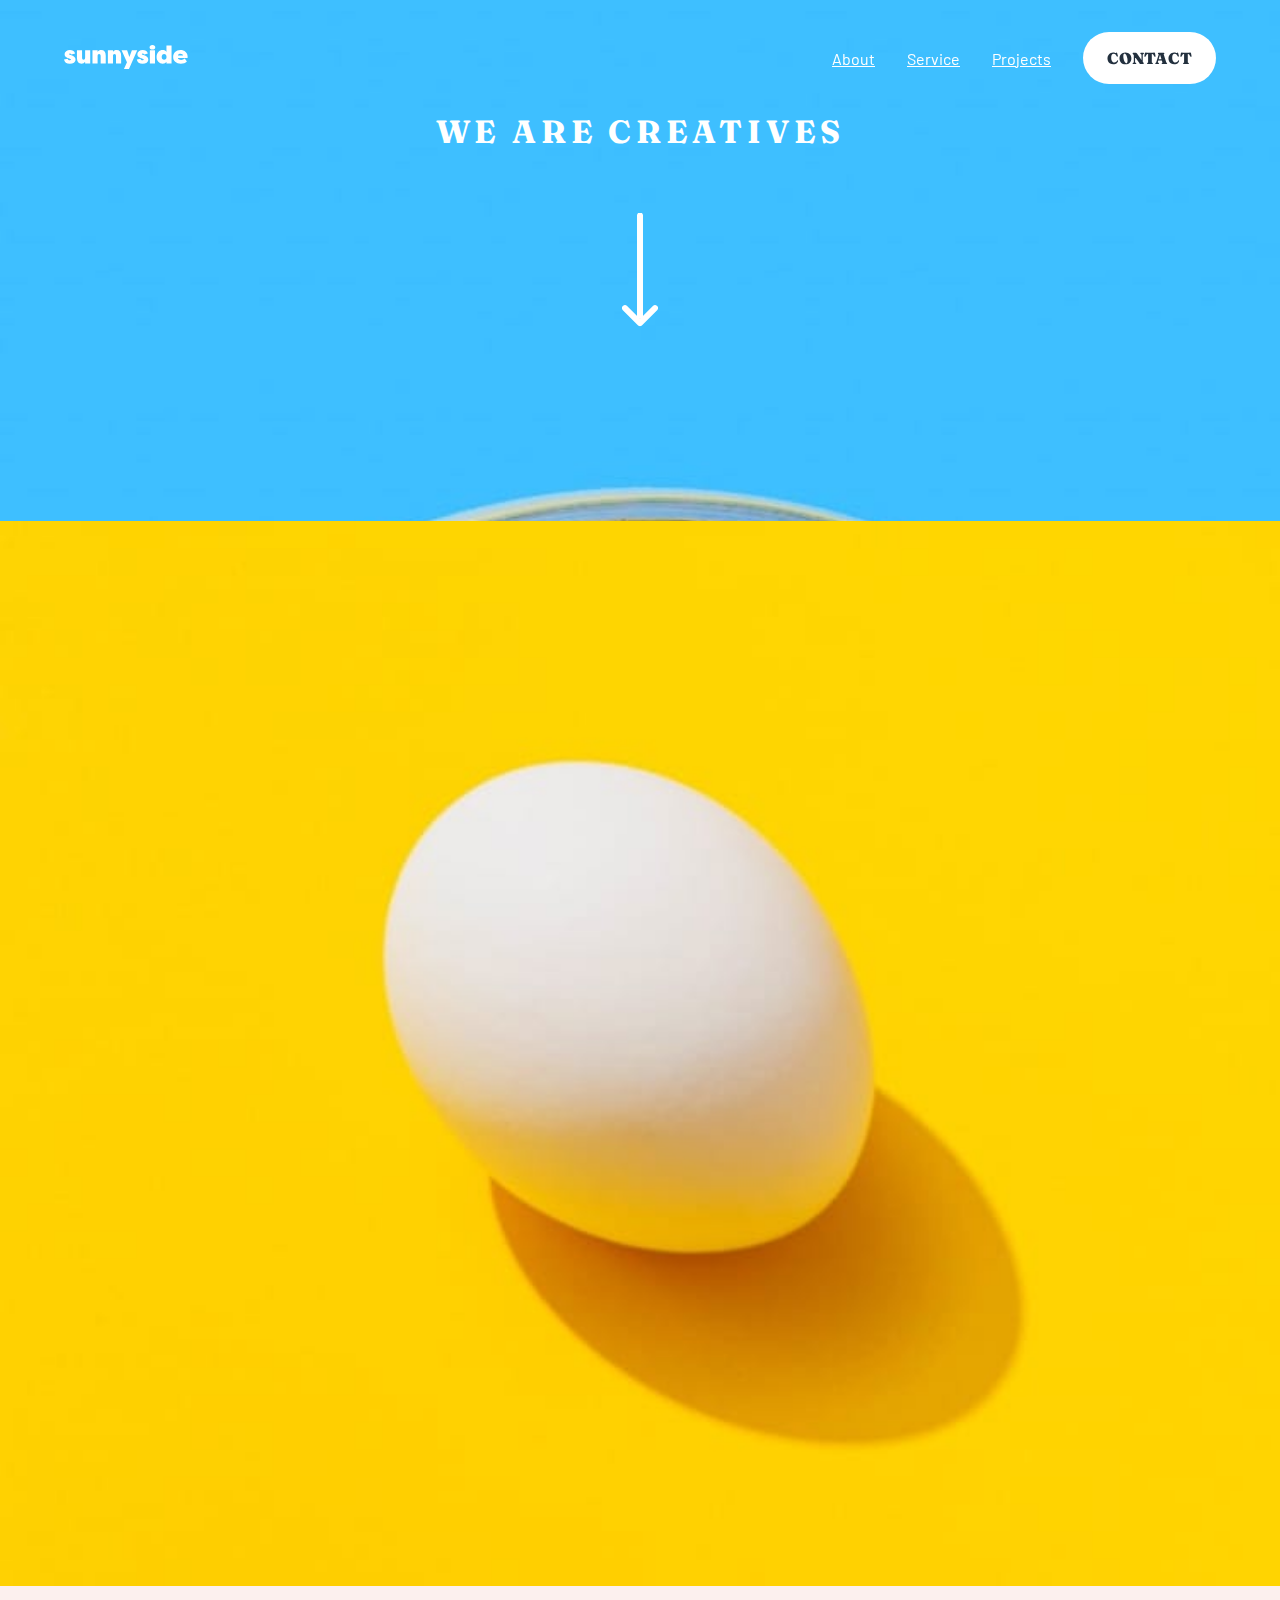
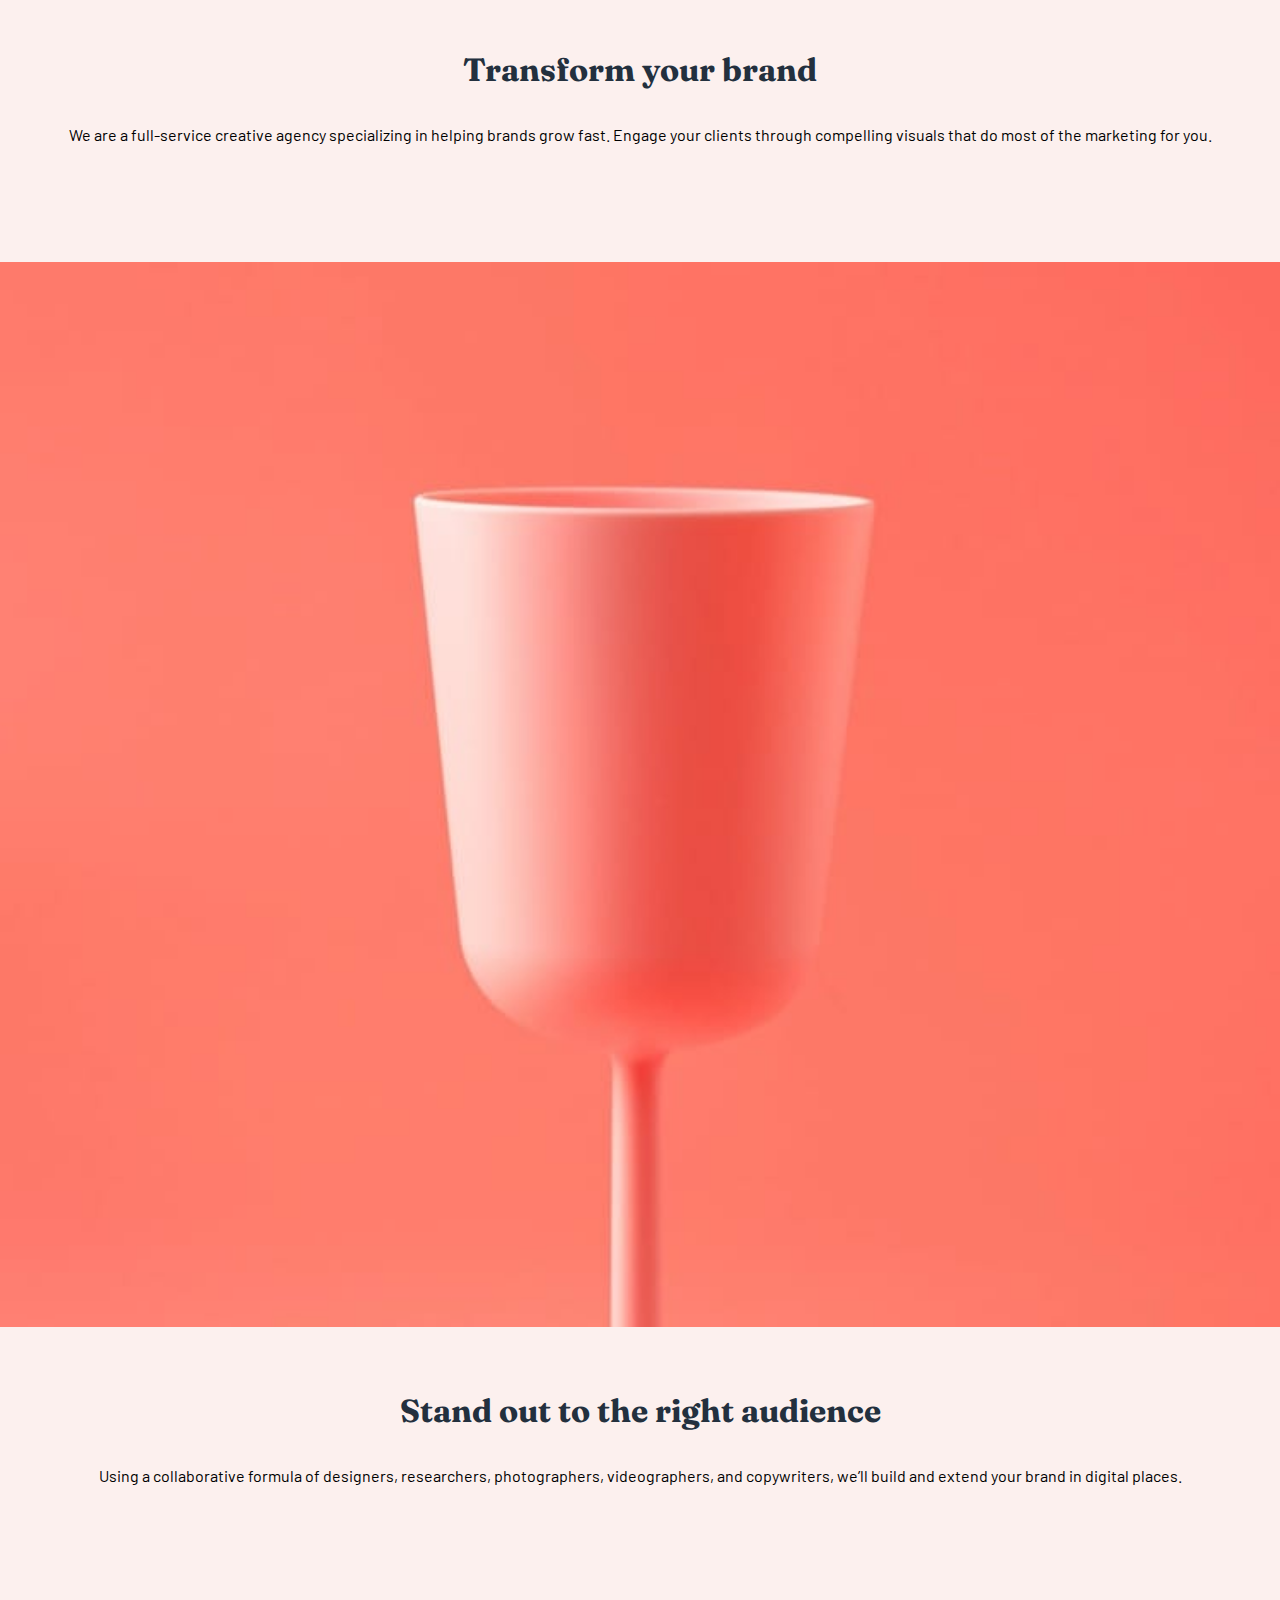
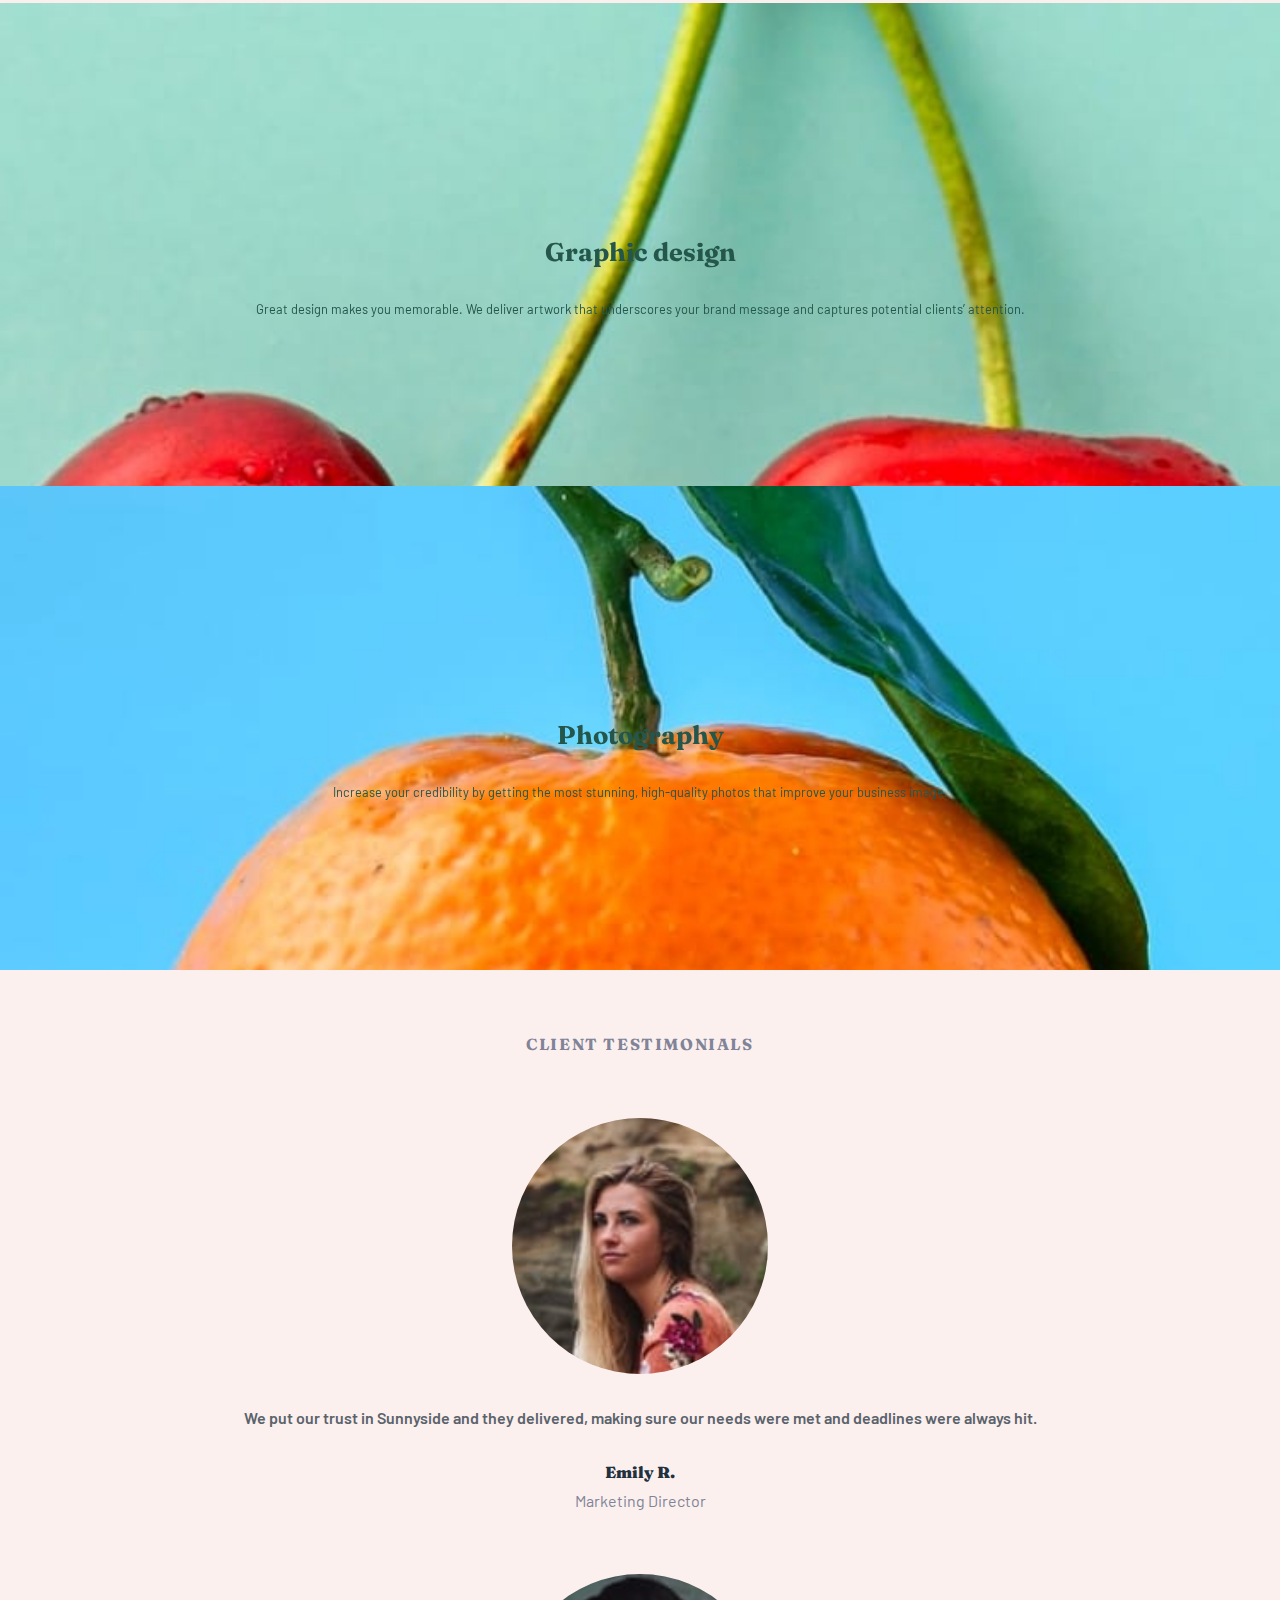
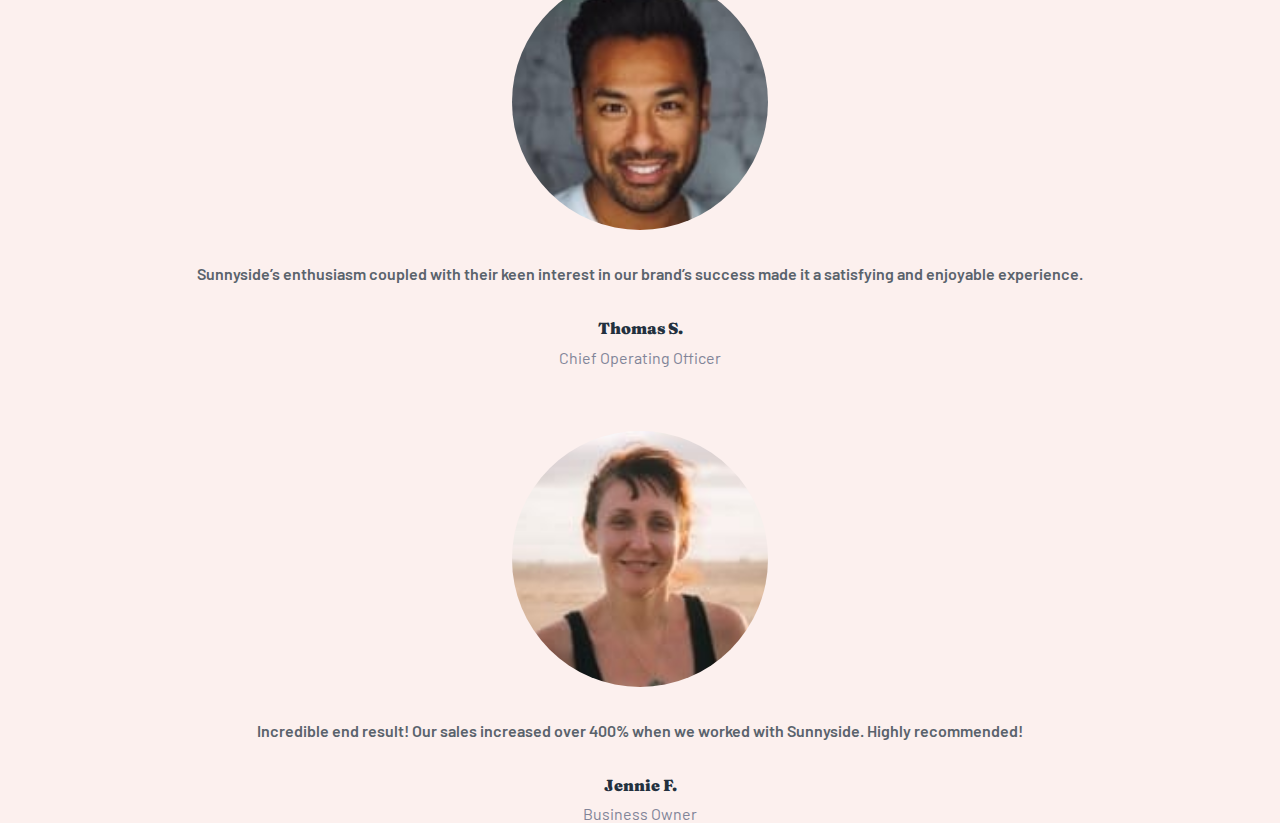
==== sunnyside-agency-landing-page-main/index.html @ ac3a4c50 "section5" ====
<!DOCTYPE html>
<html lang="en">
<head>
    <meta charset="UTF-8">
    <meta http-equiv="X-UA-Compatible" content="IE=edge">
    <meta name="viewport" content="width=device-width, initial-scale=1.0">
    <title>Sunnyside Agency Landing Page</title>
    <link rel="stylesheet" href="./style.css">
    <link href="https://fonts.googleapis.com/css2?family=Barlow:wght@100;200;300;400;500;600;700;800;900&display=swap" rel="stylesheet">
    <link href="https://fonts.googleapis.com/css2?family=Fraunces:opsz,wght@9..144,100;9..144,200;9..144,300;9..144,400;9..144,500;9..144,600;9..144,700;9..144,800;9..144,900&display=swap" rel="stylesheet">
    <link rel="stylesheet" href="https://cdnjs.cloudflare.com/ajax/libs/font-awesome/6.1.1/css/all.min.css" integrity="sha512-KfkfwYDsLkIlwQp6LFnl8zNdLGxu9YAA1QvwINks4PhcElQSvqcyVLLD9aMhXd13uQjoXtEKNosOWaZqXgel0g==" crossorigin="anonymous" referrerpolicy="no-referrer"/>
</head>
<body>
    <section class="section1">
        <header>
            <nav>
                <div>
                    <img src="./images/logo.svg" alt="">
                </div>
                <ul>
                    <li><a href="#">About</a></li>
                    <li><a href="#">Service</a></li>
                    <li><a href="#">Projects</a></li>
                    <li><a href="#"><button>Contact</button></a></li>
                </ul>
                <div class="bars">
                    <img src="./images/icon-hamburger.svg" alt="">
                  </div>
            </nav>
        </header>

        <h1>We are creatives</h1>
        <div class="arrowDown">
            <img src="./images/icon-arrow-down.svg" alt="">
        </div>
    </section>

    <section class="section2">
        <div class="img_transform">
            <img src="./images/mobile/image-transform.jpg" alt="">

            <div class="transform">
                <h3>Transform your brand</h3>
                <p>We are a full-service creative agency specializing in helping brands grow fast. 
                    Engage your clients through compelling visuals that do most of the marketing for you.
                </p>

                <div class="learnMore">
                    <a href="#">
                        <img src="https://i.ibb.co/TB2DVgK/learnmore.png" alt="">
                    </a>
                </div>
            </div>
        </div>
    </section>

    <section class="section2">
        <div class="img_transform">
            <img src="./images/mobile/image-stand-out.jpg" alt="">

            <div class="transform">
                <h3>Stand out to the right audience</h3>
                <p>Using a collaborative formula of designers, researchers, photographers, videographers, and copywriters, we’ll build and extend your brand in digital places. 
                </p>

                <div class="learnMore">
                    <a href="#">
                        <img src="https://i.ibb.co/TB2DVgK/learnmore.png" alt="">
                    </a>
                </div>
            </div>
        </div>
    </section>

    <section class="section3">
            <div class="h4_p">
                <h4>Graphic design</h4>
                <p>Great design makes you memorable. We deliver artwork that underscores your brand message and captures potential clients’ attention.</p>
            </div>
        </div>
    </section>
    <section class="section4">
            <div class="h4_p">
                <h4>Photography</h4>
                <p>Increase your credibility by getting the most stunning, high-quality photos that improve your business image.</p>
            </div>
        </div>
    </section>

    <section class="section5">
        <h5>Client testimonials</h5>

        <div class="testimonialContainer">
            <div class="avatarContainer">
                <div class="avatarImg">
                    <img src="./images/image-emily.jpg" alt="">
                </div>
                <div class="textContent">
                    <p>We put our trust in Sunnyside and they delivered, making sure our needs were met and deadlines were always hit.</p>
                </div>
                <div class="name_post">
                    <p class="name">Emily R.</p>
                    <p class="post">Marketing Director</p>
                </div>
            </div>

            <div class="avatarContainer">
                <div class="avatarImg">
                    <img src="./images/image-thomas.jpg" alt="">
                </div>
                <div class="textContent">
                    <p>Sunnyside’s enthusiasm coupled with their keen interest in our brand’s success made it a satisfying and enjoyable experience.</p>
                </div>
                <div class="name_post">
                    <p class="name">Thomas S.</p>
                    <p class="post">Chief Operating Officer</p>
                </div>
            </div>
            
            <div class="avatarContainer">
                <div class="avatarImg">
                    <img src="./images/image-jennie.jpg" alt="">
                </div>
                <div class="textContent">
                    <p>Incredible end result! Our sales increased over 400% when we worked with Sunnyside. Highly recommended!</p>
                </div>
                <div class="name_post">
                    <p class="name">Jennie F.</p>
                    <p class="post">Business Owner</p>
                </div>
            </div>
        </div>
    </section>
</body>
</html>
---- sunnyside-agency-landing-page-main/style.css ----
* {
  padding: 0;
  margin: 0;
  box-sizing: border-box;
  list-style-type: none;
  font-size: 16px;
}

@media (min-width: 768px) {
  header nav ul {
    display: flex !important;
    align-items: center;
    -moz-column-gap: 2rem;
         column-gap: 2rem;
  }
  header nav .bars {
    display: none;
  }
}
header {
  position: fixed;
  width: 100%;
  padding-top: 2rem;
  font-family: "Barlow", sans-serif;
}
header nav {
  display: flex;
  justify-content: space-between;
  align-items: center;
  width: 90%;
  margin: 0 auto;
  position: relative;
}
header nav ul {
  display: none;
}
header nav ul li a {
  color: white;
}
header nav ul li a button {
  font-family: "Fraunces", serif;
  font-size: 1rem;
  font-weight: 900;
  padding: 1rem 1.5rem;
  text-transform: uppercase;
  border-radius: 3rem;
  border: none;
  color: hsl(212deg, 27%, 19%);
  background-color: white;
}

.section1 {
  background-image: url(/sunnyside-agency-landing-page-main/images/mobile/image-header.jpg);
  background-repeat: no-repeat;
  background-size: cover;
  background-position: center;
  padding-bottom: 15rem;
}
.section1 h1 {
  font-family: "Fraunces", serif;
  text-align: center;
  text-transform: uppercase;
  color: white;
  font-size: 2rem;
  padding-top: 7rem;
  letter-spacing: 0.3rem;
}
.section1 .arrowDown {
  display: flex;
  justify-content: center;
  align-items: center;
  margin-top: 1rem;
  transform: translateY(40%);
}

.section2 .img_transform {
  padding-bottom: 4rem;
  background-color: hsl(7deg, 67%, 96%);
  display: flex;
  flex-direction: column;
}
.section2 .img_transform img {
  width: 100%;
}
.section2 .img_transform .transform h3 {
  font-family: "Fraunces", serif;
  text-align: center;
  width: 90%;
  margin: 2rem auto;
  margin-top: 4rem;
  font-size: 2rem;
  color: hsl(212deg, 27%, 19%);
}
.section2 .img_transform .transform p {
  font-family: "Barlow", sans-serif;
  text-align: center;
  line-height: 1.7;
  width: 90%;
  margin: 0 auto;
}
.section2 .img_transform .transform .learnMore {
  text-align: center;
  margin-top: 2rem;
}
.section2 .img_transform .transform .learnMore a {
  font-weight: 900;
  text-transform: uppercase;
  color: hsl(212deg, 27%, 19%);
  position: relative;
}
.section2 .img_transform .transform .learnMore a img {
  width: 40%;
}

.section3 {
  background-image: url(/sunnyside-agency-landing-page-main/images/mobile/image-graphic-design.jpg);
  background-repeat: no-repeat;
  background-size: cover;
  padding-bottom: 25rem;
}
.section3 .h4_p {
  transform: translateY(280%);
}
.section3 .h4_p h4 {
  font-family: "Fraunces", serif;
  color: hsl(167deg, 40%, 24%);
  font-size: 1.6rem;
  text-align: center;
  padding-bottom: 2rem;
}
.section3 .h4_p p {
  font-family: "Barlow", sans-serif;
  font-size: 0.8rem;
  color: hsl(167deg, 40%, 24%);
  text-align: center;
  line-height: 1.5;
  width: 87%;
  margin: 0 auto;
}

.section4 {
  background-image: url(/sunnyside-agency-landing-page-main/images/mobile/image-photography.jpg);
  background-repeat: no-repeat;
  background-size: cover;
  padding-bottom: 25rem;
}
.section4 .h4_p {
  transform: translateY(280%);
}
.section4 .h4_p h4 {
  font-family: "Fraunces", serif;
  color: hsl(167deg, 40%, 24%);
  font-size: 1.6rem;
  text-align: center;
  padding-bottom: 2rem;
}
.section4 .h4_p p {
  font-family: "Barlow", sans-serif;
  font-size: 0.8rem;
  color: hsl(167deg, 40%, 24%);
  text-align: center;
  line-height: 1.5;
  width: 87%;
  margin: 0 auto;
}

.section5 {
  background-color: hsl(7deg, 67%, 96%);
}
.section5 h5 {
  text-align: center;
  padding: 4rem 0;
  font-size: 1rem;
  letter-spacing: 0.1rem;
  text-transform: uppercase;
  color: hsl(232deg, 10%, 55%);
  font-family: "Fraunces", serif;
}
.section5 .testimonialContainer {
  display: flex;
  flex-direction: column;
  row-gap: 4rem;
}
.section5 .testimonialContainer .avatarContainer .avatarImg {
  display: flex;
  justify-content: center;
}
.section5 .testimonialContainer .avatarContainer .avatarImg img {
  width: 20%;
  border-radius: 50%;
}
.section5 .testimonialContainer .avatarContainer .textContent p {
  font-family: "Barlow", sans-serif;
  text-align: center;
  width: 90%;
  margin: 0 auto;
  padding-top: 2rem;
  line-height: 1.5;
  font-weight: 600;
  color: hsl(213deg, 9%, 39%);
}
.section5 .testimonialContainer .avatarContainer .name_post {
  display: flex;
  align-items: center;
  flex-direction: column;
  row-gap: 0.6rem;
  padding-top: 2rem;
}
.section5 .testimonialContainer .avatarContainer .name_post .name {
  font-family: "Fraunces", serif;
  font-weight: 900;
  color: hsl(212deg, 27%, 19%);
}
.section5 .testimonialContainer .avatarContainer .name_post .post {
  font-family: "Barlow", sans-serif;
  color: hsl(232deg, 10%, 55%);
}/*# sourceMappingURL=style.css.map */
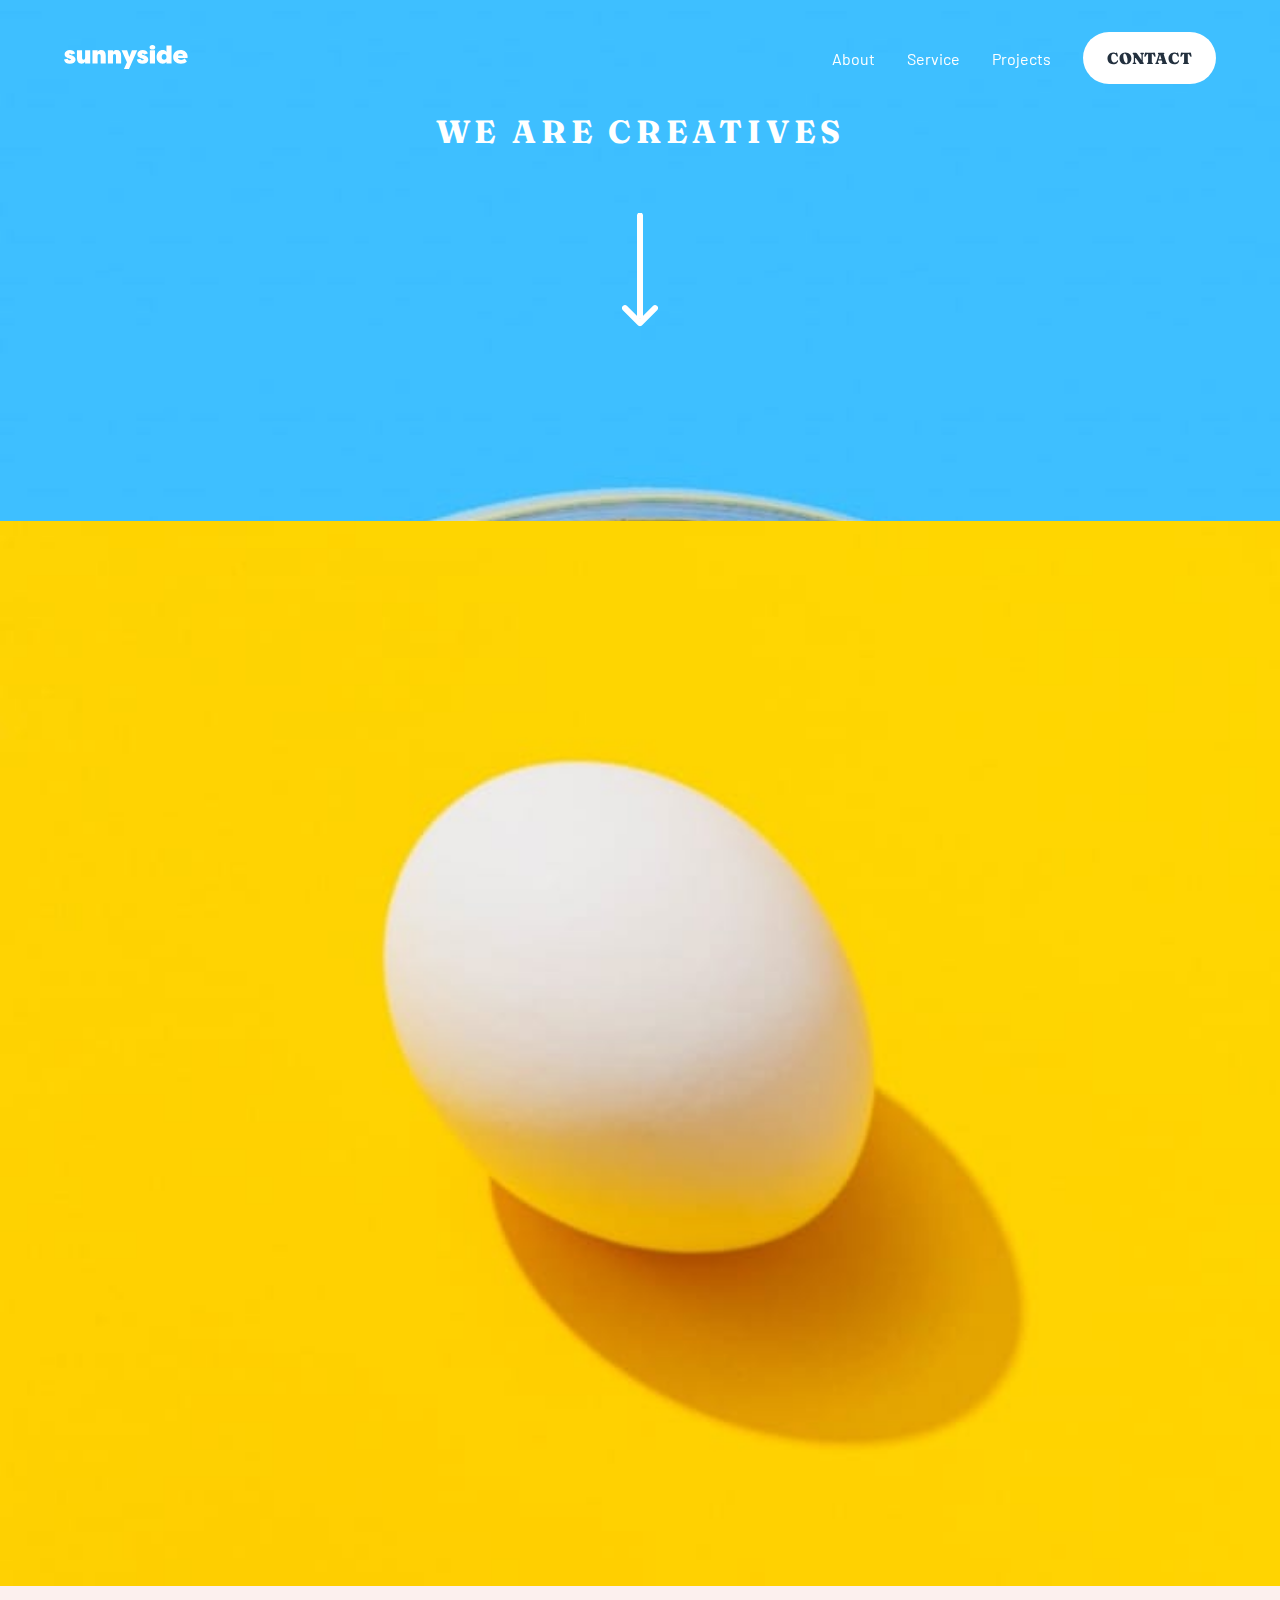
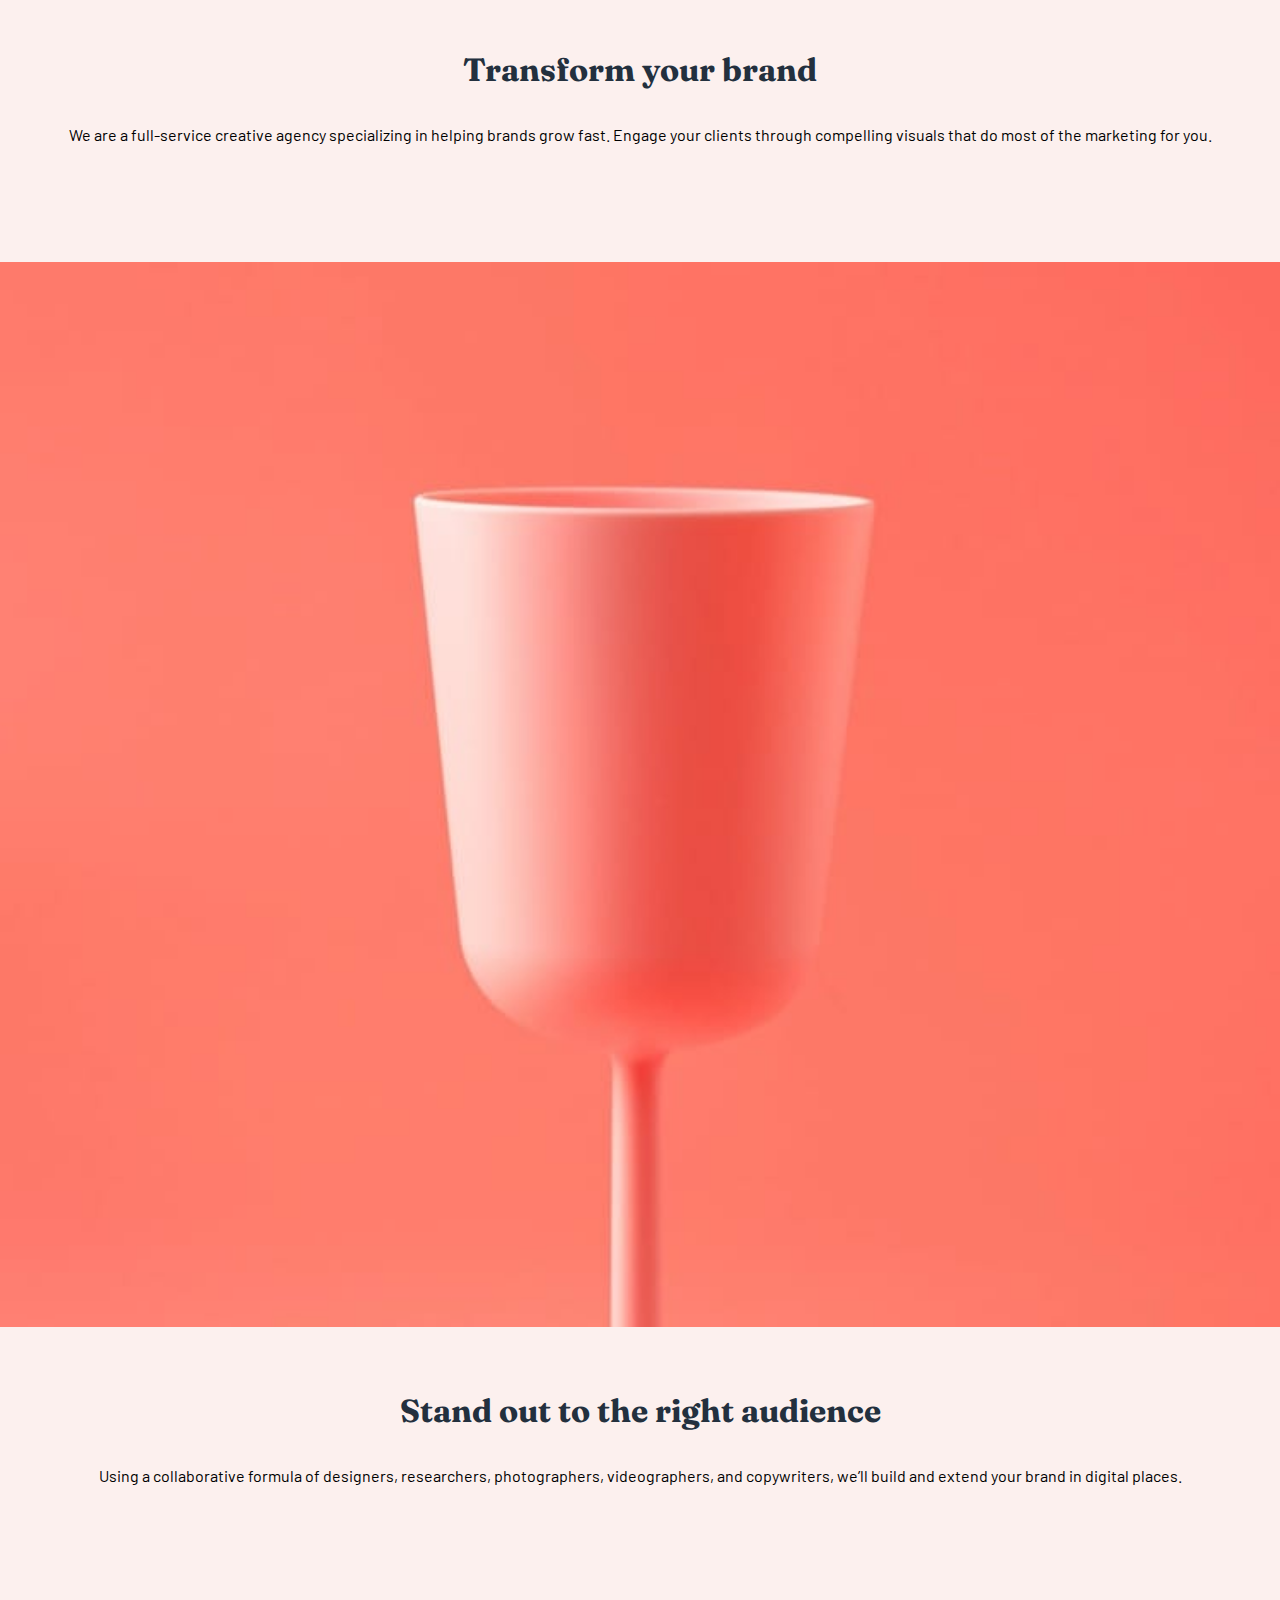
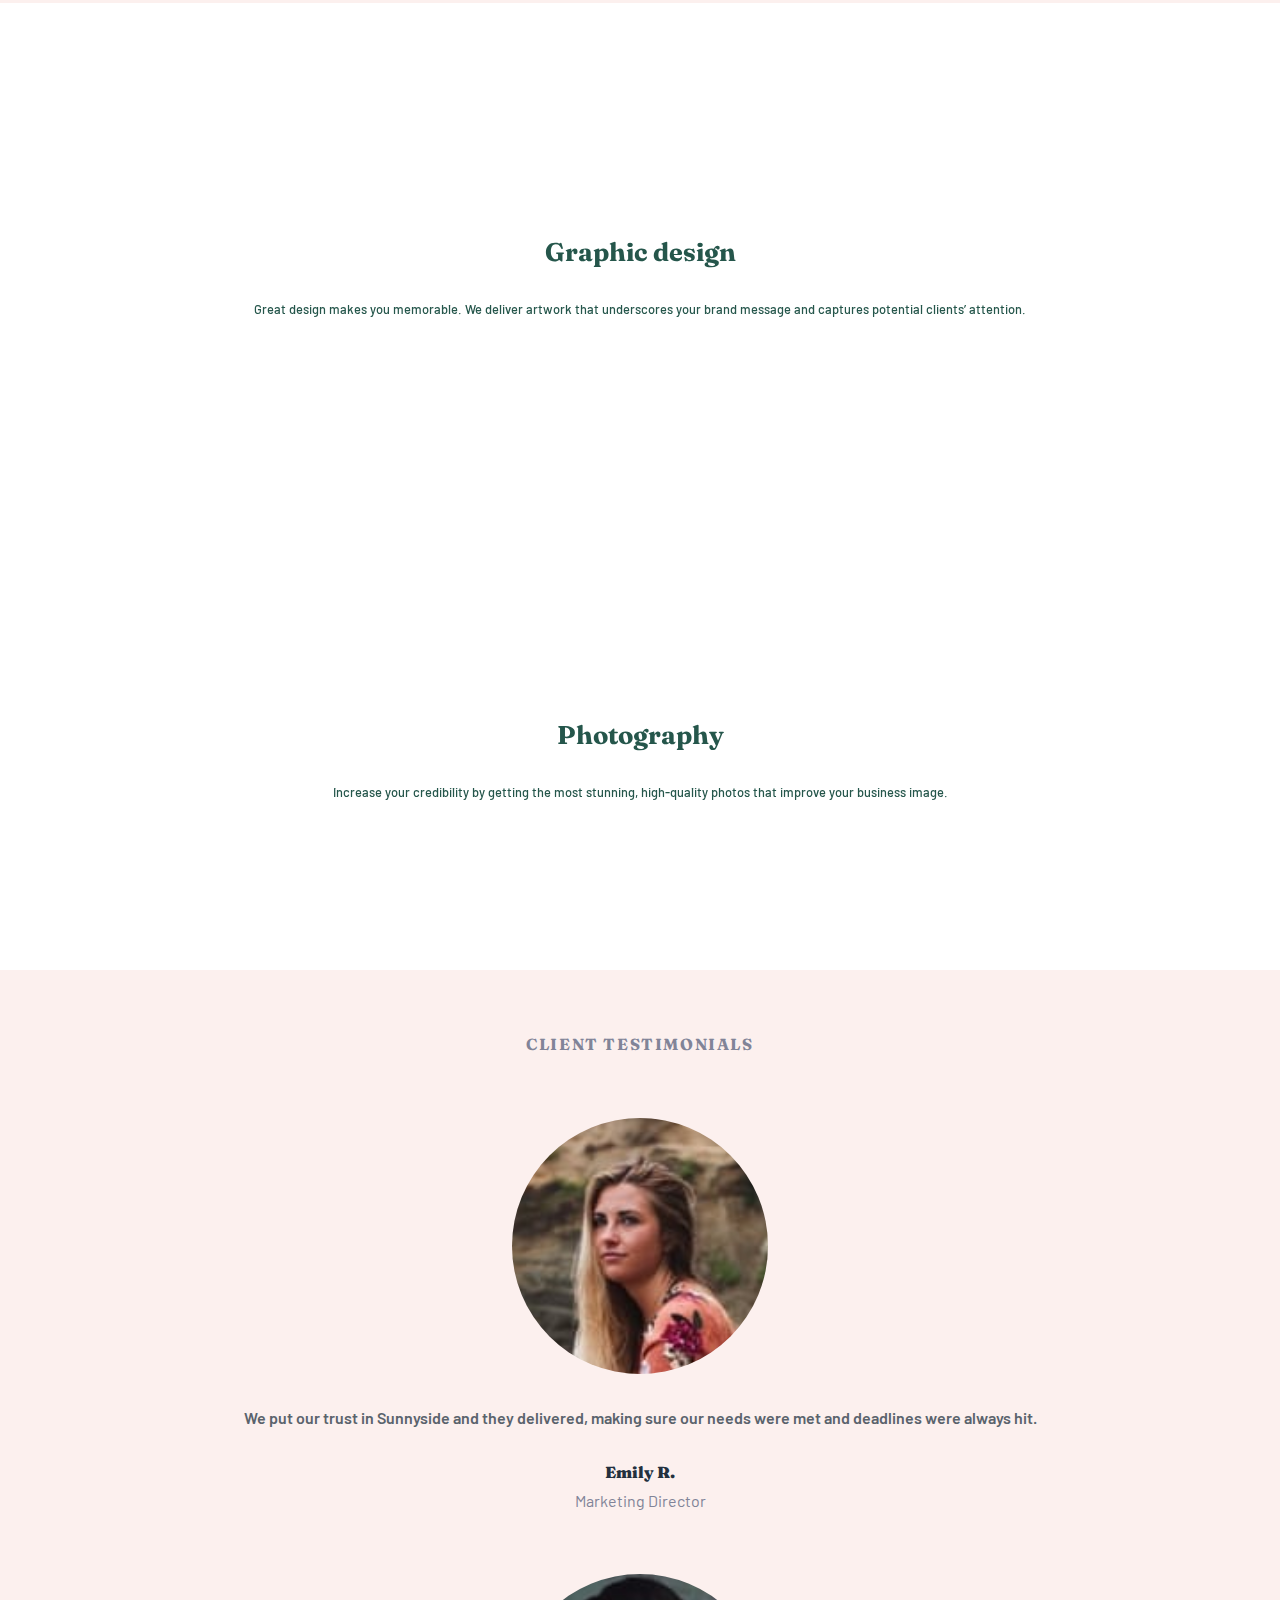
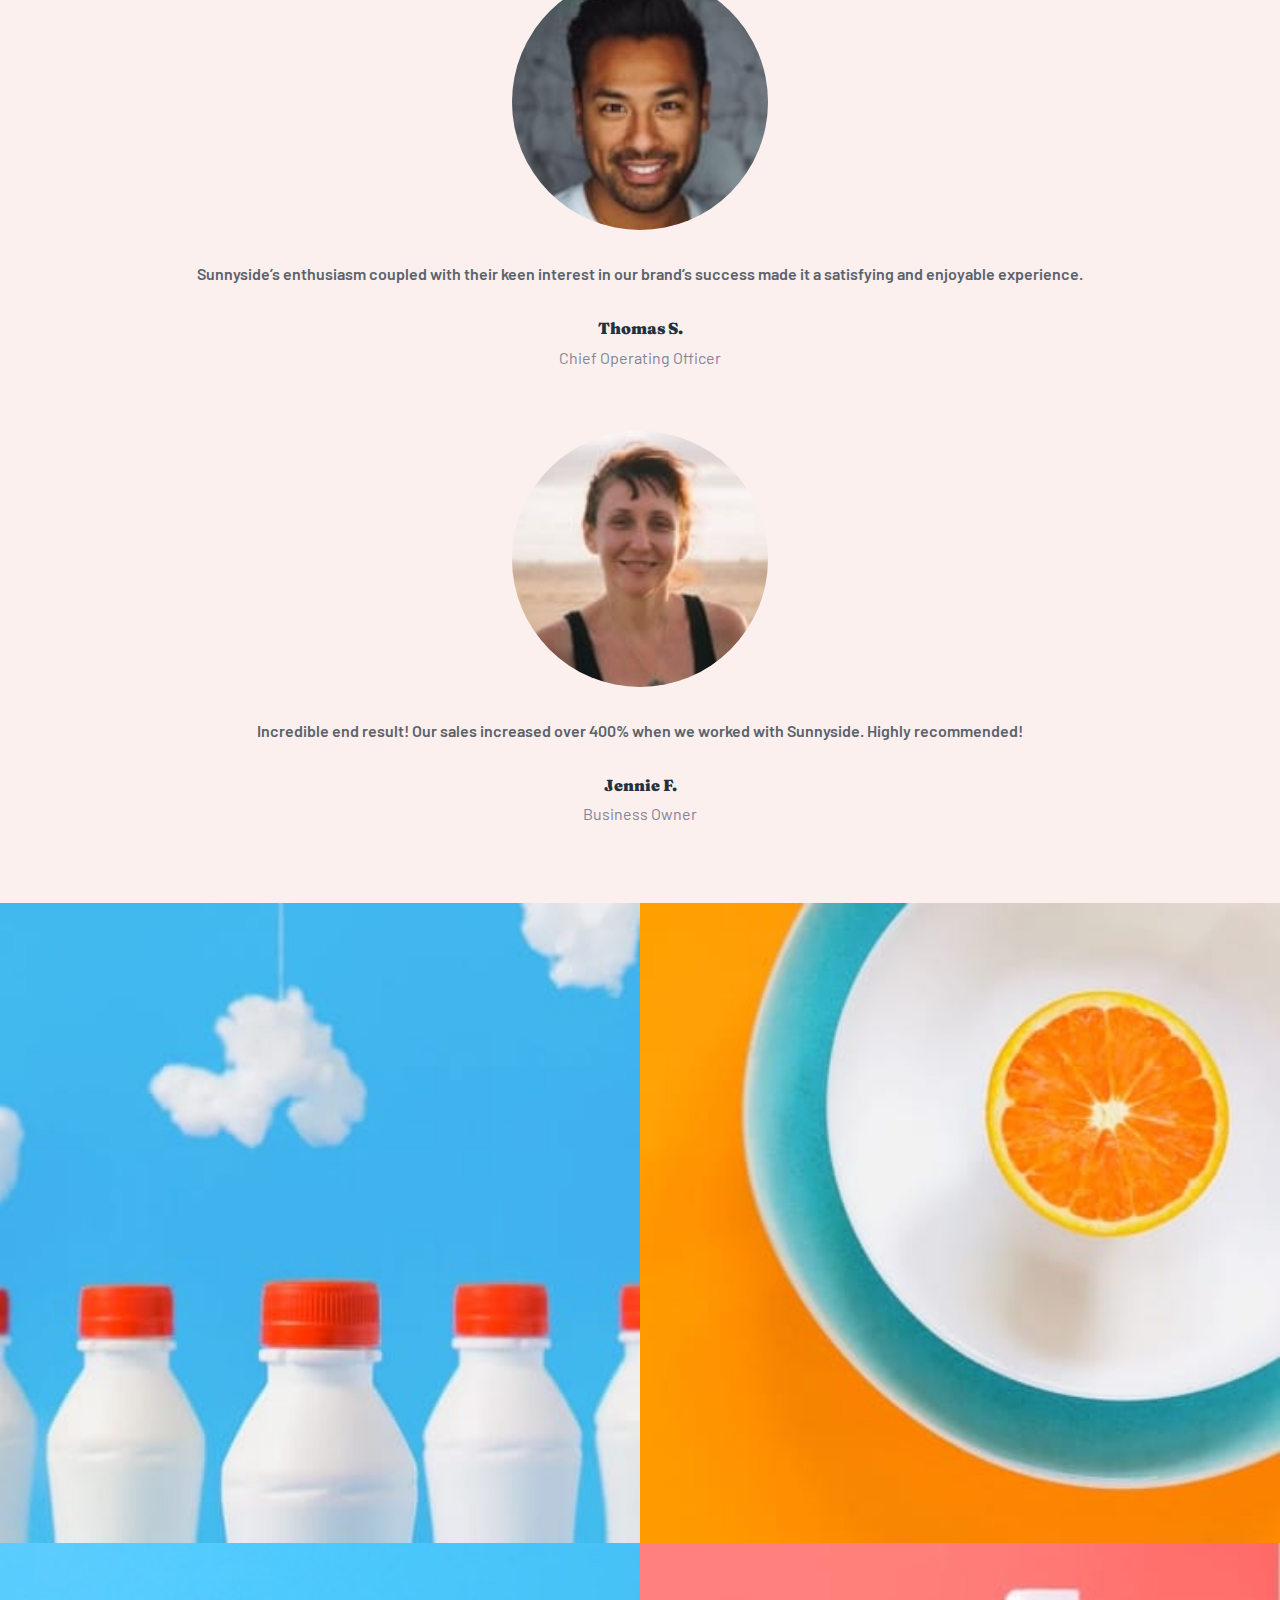
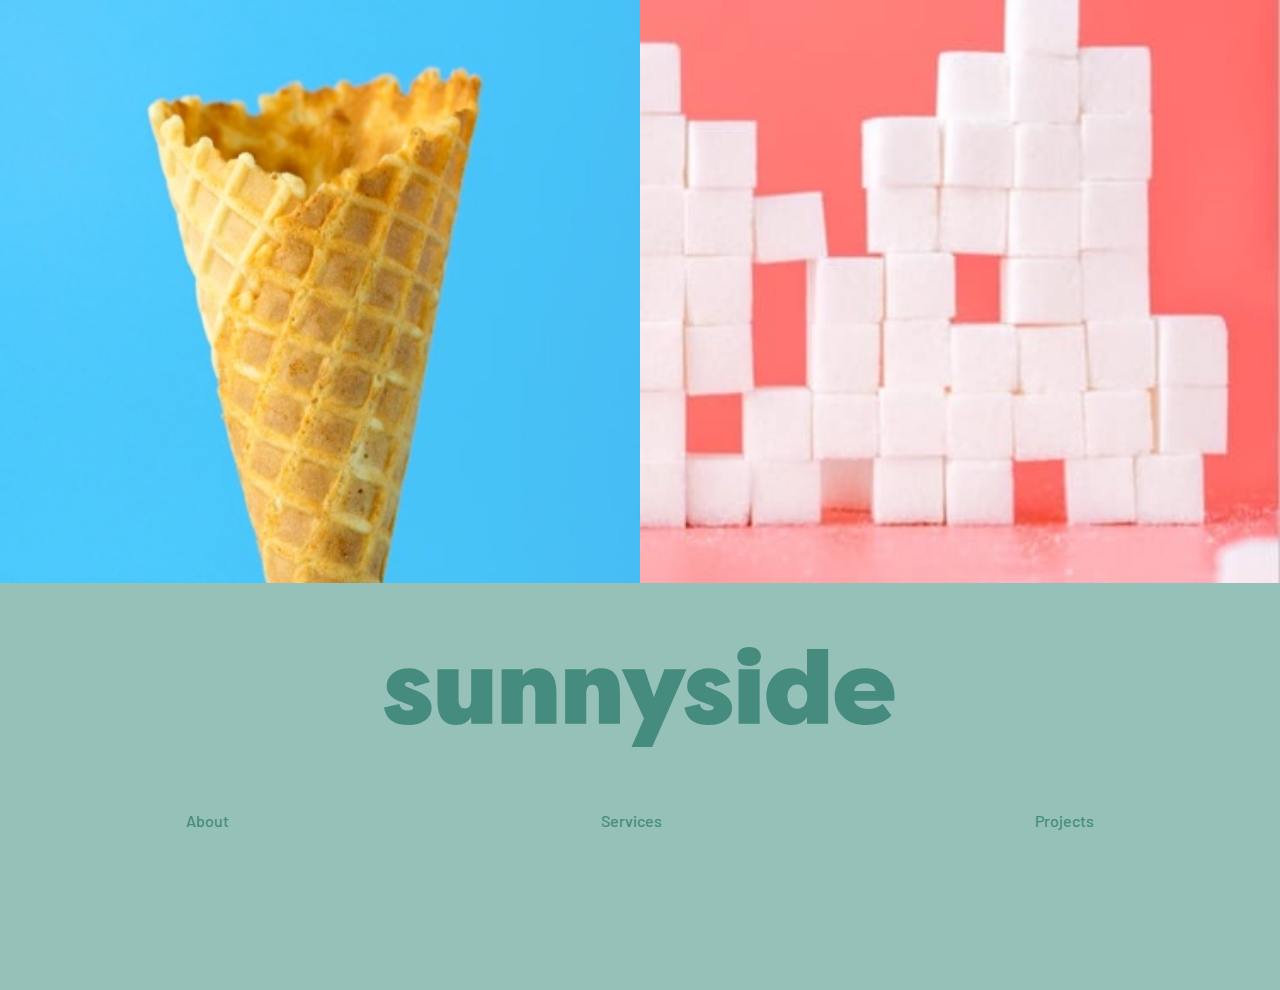
==== commit 800e4e27: "footer" ====
--- a/sunnyside-agency-landing-page-main/index.html
+++ b/sunnyside-agency-landing-page-main/index.html
@@ -116,7 +116,7 @@
                     <p class="post">Chief Operating Officer</p>
                 </div>
             </div>
-            
+
             <div class="avatarContainer">
                 <div class="avatarImg">
                     <img src="./images/image-jennie.jpg" alt="">
@@ -131,5 +131,41 @@
             </div>
         </div>
     </section>
+
+    <footer>
+        <div class="sweetners">
+        
+                <img src="./images/mobile/image-gallery-milkbottles.jpg" alt="">
+            
+        
+                <img src="./images/mobile/image-gallery-orange.jpg" alt="">
+            
+            
+                <img src="./images/mobile/image-gallery-cone.jpg" alt="">
+            
+        
+                <img src="./images/mobile/image-gallery-sugar-cubes.jpg" alt="">
+            
+        </div>
+        
+        <div class="footerInfo">
+            <div class="footerLogoImg">
+                <img src="./images/logo2.svg" alt="">
+            </div>
+
+            <ul>
+                <li><a href="#">About</a></li>
+                <li><a href="#">Services</a></li>
+                <li><a href="#">Projects</a></li>
+            </ul>
+
+            <div class="smContainer">
+                <a href="#"><i class="fa-brands fa-facebook-square"></i></a>
+                <a href="#"><i class="fa-brands fa-instagram"></i></a>
+                <a href="#"><i class="fa-brands fa-twitter"></i></a>
+                <a href="#"><i class="fa-brands fa-pinterest"></i></a>
+            </div>
+        </div>
+    </footer>
 </body>
 </html>
--- a/sunnyside-agency-landing-page-main/style.css
+++ b/sunnyside-agency-landing-page-main/style.css
@@ -3,6 +3,7 @@
   margin: 0;
   box-sizing: border-box;
   list-style-type: none;
+  text-decoration: none;
   font-size: 16px;
 }
 
@@ -116,6 +117,7 @@
   background-image: url(/sunnyside-agency-landing-page-main/images/mobile/image-graphic-design.jpg);
   background-repeat: no-repeat;
   background-size: cover;
+  background-attachment: fixed;
   padding-bottom: 25rem;
 }
 .section3 .h4_p {
@@ -123,7 +125,7 @@
 }
 .section3 .h4_p h4 {
   font-family: "Fraunces", serif;
-  color: hsl(167deg, 40%, 24%);
+  color: #25564b;
   font-size: 1.6rem;
   text-align: center;
   padding-bottom: 2rem;
@@ -131,7 +133,8 @@
 .section3 .h4_p p {
   font-family: "Barlow", sans-serif;
   font-size: 0.8rem;
-  color: hsl(167deg, 40%, 24%);
+  font-weight: 500;
+  color: #25564b;
   text-align: center;
   line-height: 1.5;
   width: 87%;
@@ -142,6 +145,7 @@
   background-image: url(/sunnyside-agency-landing-page-main/images/mobile/image-photography.jpg);
   background-repeat: no-repeat;
   background-size: cover;
+  background-attachment: fixed;
   padding-bottom: 25rem;
 }
 .section4 .h4_p {
@@ -149,7 +153,7 @@
 }
 .section4 .h4_p h4 {
   font-family: "Fraunces", serif;
-  color: hsl(167deg, 40%, 24%);
+  color: #25564b;
   font-size: 1.6rem;
   text-align: center;
   padding-bottom: 2rem;
@@ -157,7 +161,8 @@
 .section4 .h4_p p {
   font-family: "Barlow", sans-serif;
   font-size: 0.8rem;
-  color: hsl(167deg, 40%, 24%);
+  font-weight: 500;
+  color: #25564b;
   text-align: center;
   line-height: 1.5;
   width: 87%;
@@ -166,6 +171,7 @@
 
 .section5 {
   background-color: hsl(7deg, 67%, 96%);
+  padding-bottom: 5rem;
 }
 .section5 h5 {
   text-align: center;
@@ -214,4 +220,47 @@
 .section5 .testimonialContainer .avatarContainer .name_post .post {
   font-family: "Barlow", sans-serif;
   color: hsl(232deg, 10%, 55%);
+}
+
+footer .sweetners {
+  display: grid;
+  grid-template-columns: auto auto;
+  width: 100%;
+}
+footer .sweetners img {
+  width: 100%;
+}
+footer .footerInfo {
+  background-color: hsl(168deg, 26%, 67%);
+  padding-bottom: 5rem;
+}
+footer .footerInfo .footerLogoImg {
+  display: flex;
+  justify-content: center;
+  padding: 4rem 0;
+}
+footer .footerInfo .footerLogoImg img {
+  width: 40vw;
+}
+footer .footerInfo ul {
+  display: flex;
+  justify-content: space-around;
+  padding-bottom: 5rem;
+}
+footer .footerInfo ul li {
+  font-family: "Barlow", sans-serif;
+  font-weight: 500;
+}
+footer .footerInfo ul li a {
+  color: hsl(168deg, 34%, 41%);
+}
+footer .footerInfo .smContainer {
+  display: flex;
+  justify-content: center;
+  -moz-column-gap: 2rem;
+       column-gap: 2rem;
+}
+footer .footerInfo .smContainer i {
+  font-size: 1.3rem;
+  color: #458c7e;
 }/*# sourceMappingURL=style.css.map */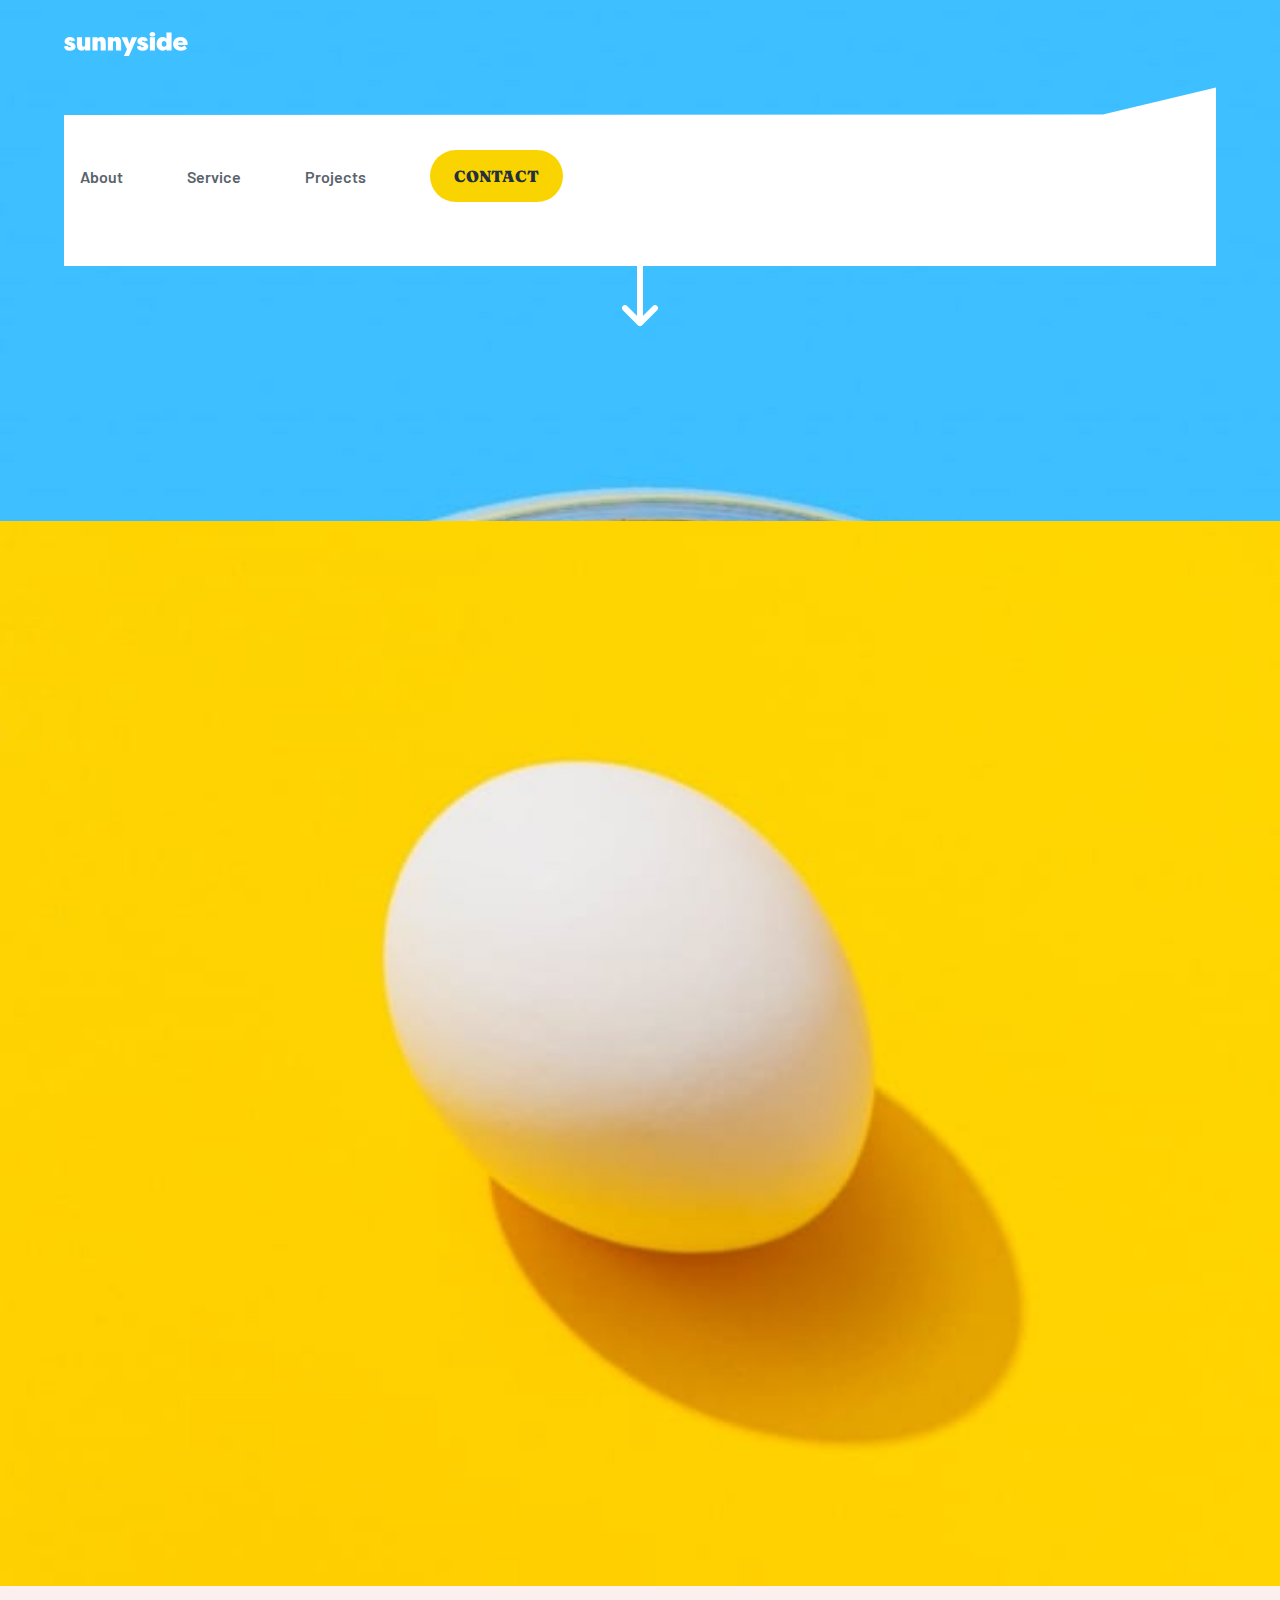
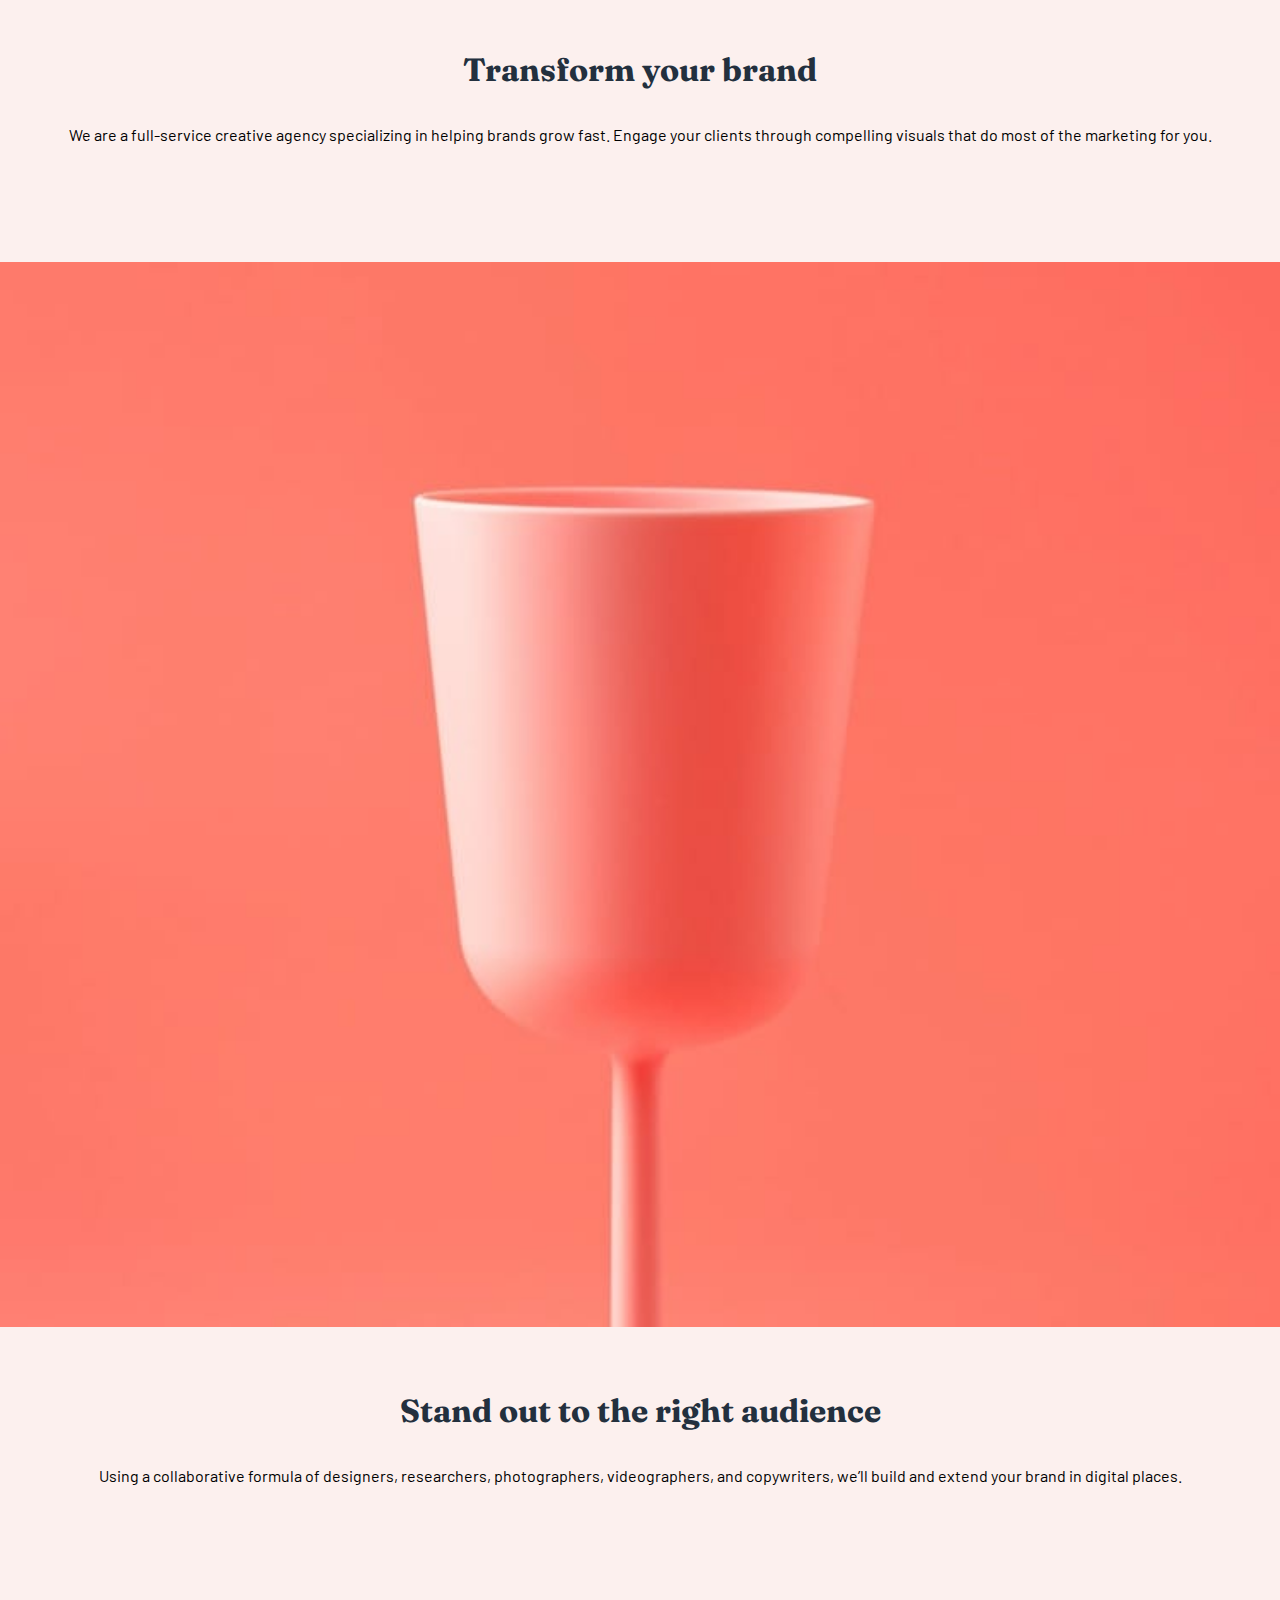
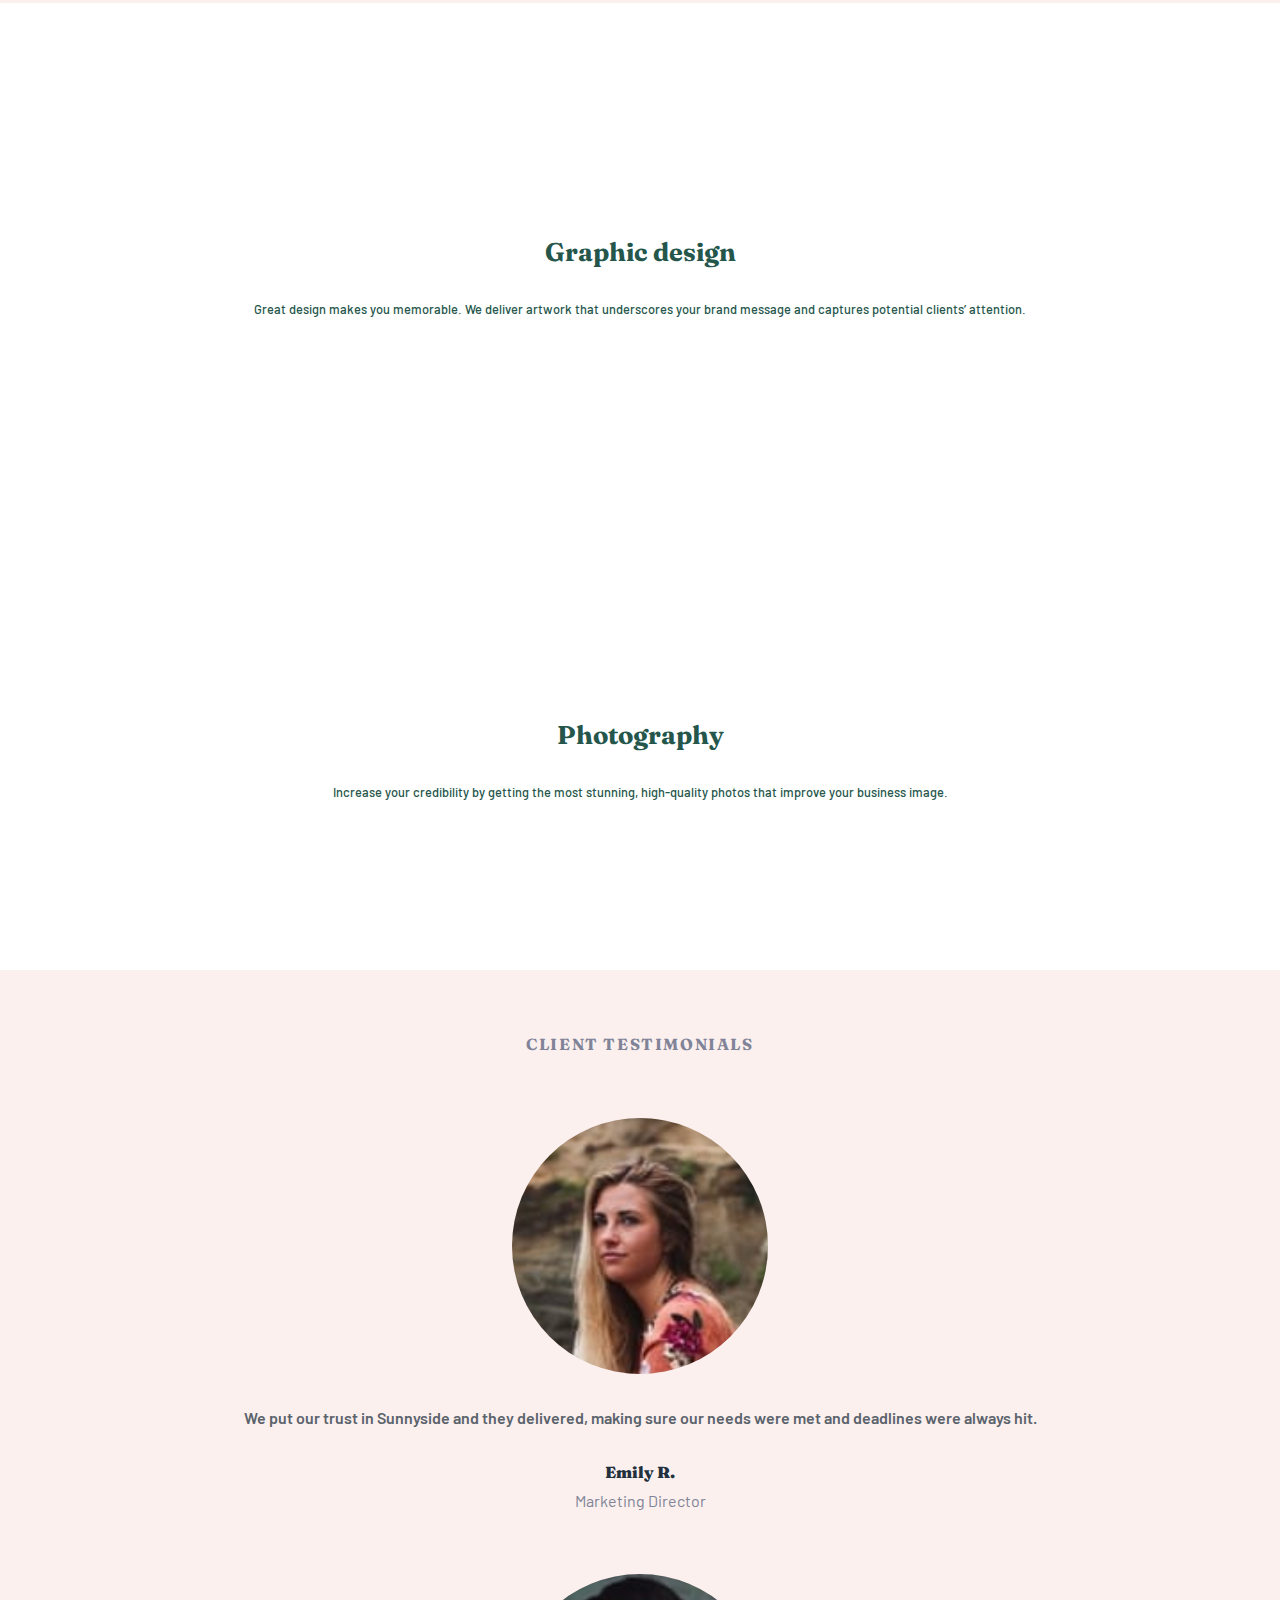
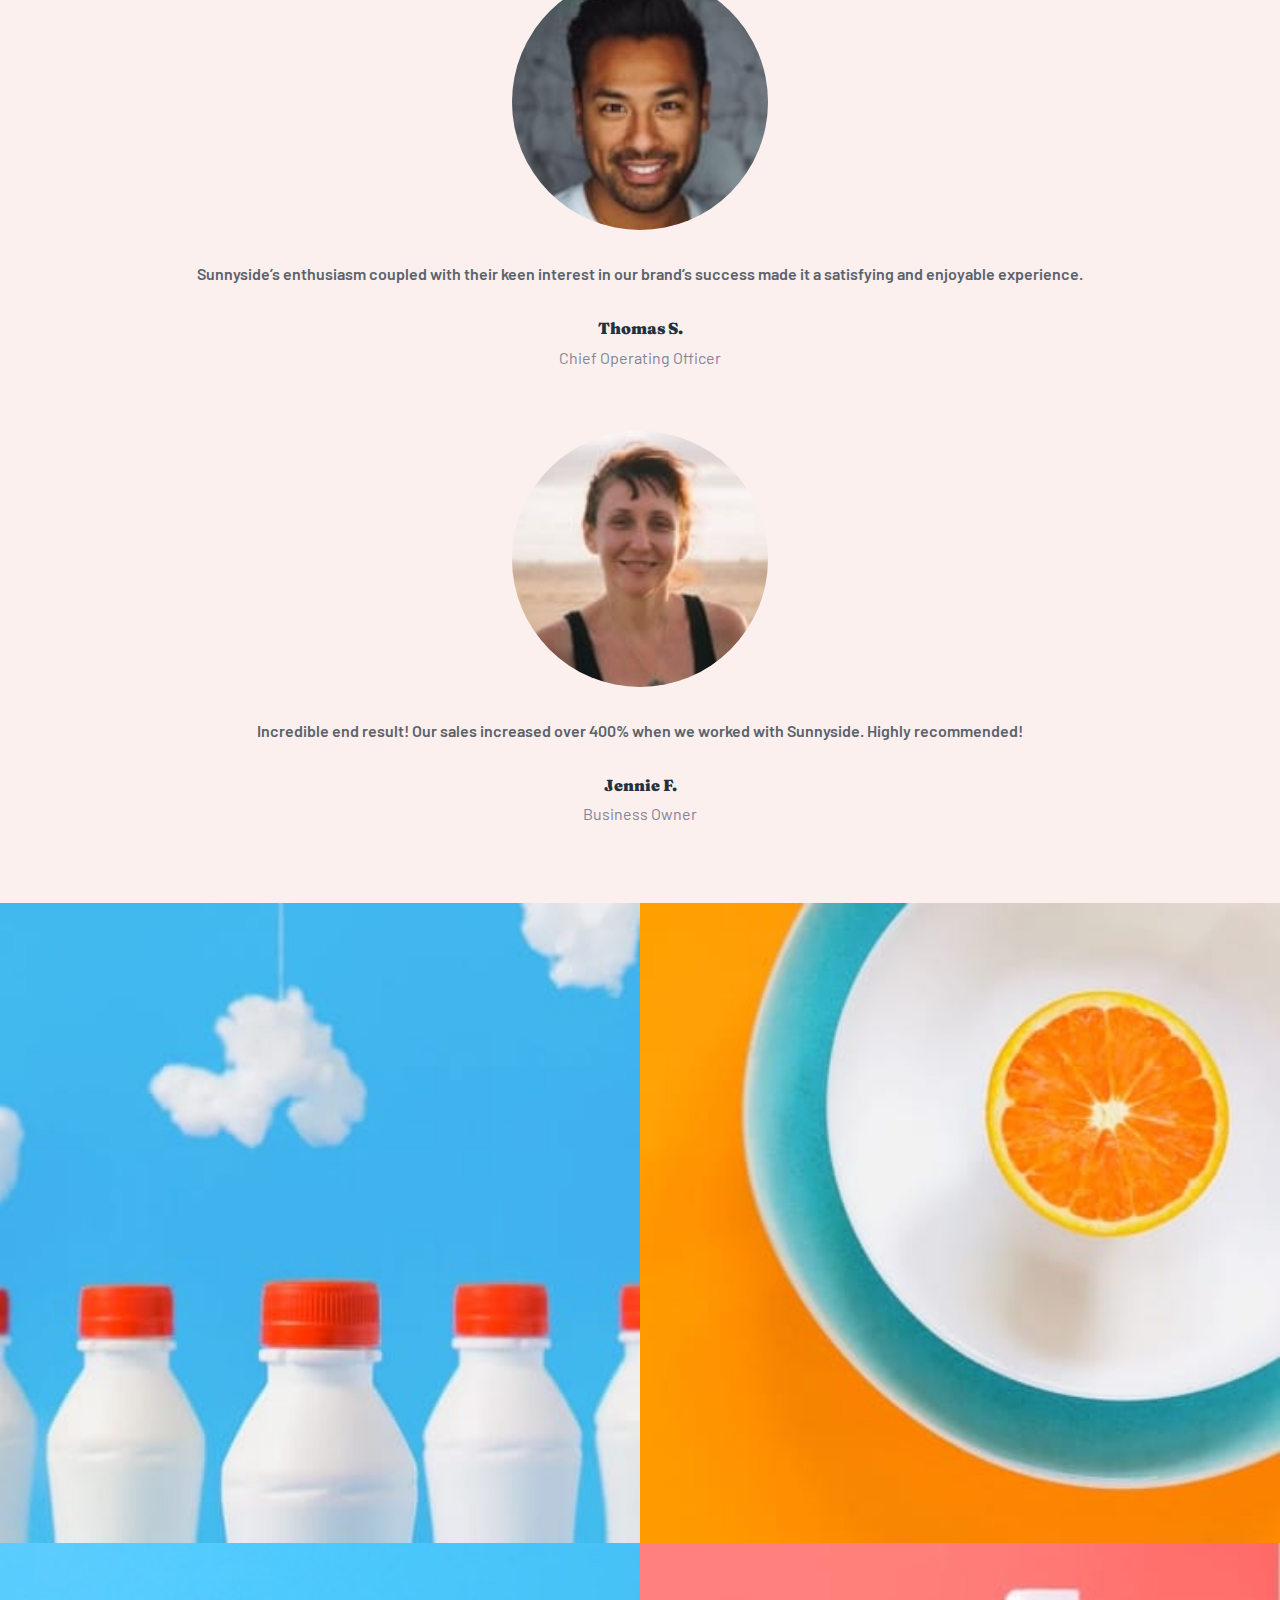
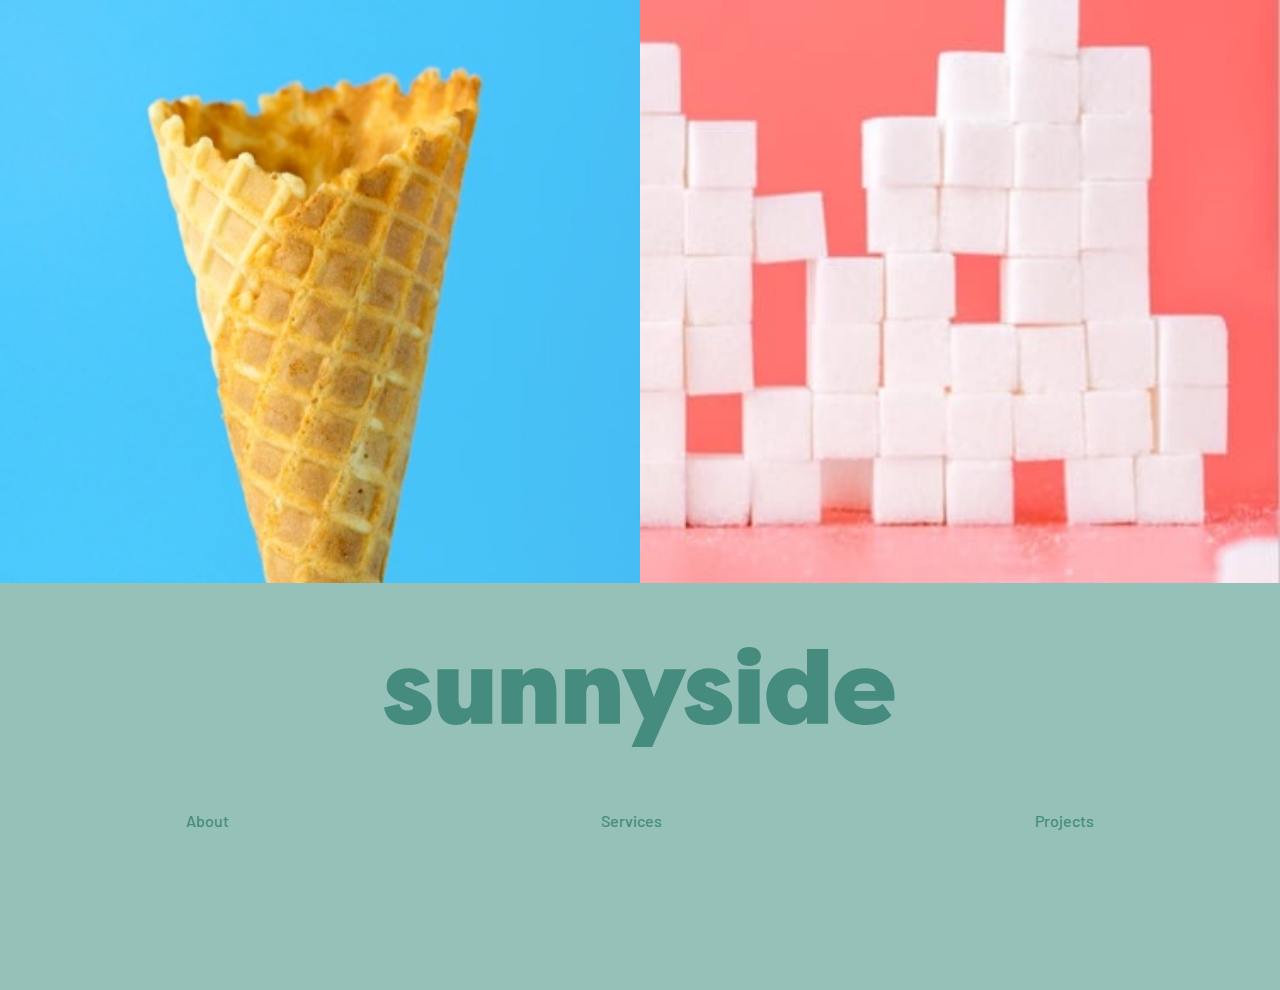
==== commit af7fa981: "mobile menu using clip path" ====
--- a/sunnyside-agency-landing-page-main/index.html
+++ b/sunnyside-agency-landing-page-main/index.html
@@ -4,11 +4,12 @@
     <meta charset="UTF-8">
     <meta http-equiv="X-UA-Compatible" content="IE=edge">
     <meta name="viewport" content="width=device-width, initial-scale=1.0">
-    <title>Sunnyside Agency Landing Page</title>
+    <link rel="icon" type="image/png" sizes="32x32" href="./images/favicon-32x32.png">
     <link rel="stylesheet" href="./style.css">
     <link href="https://fonts.googleapis.com/css2?family=Barlow:wght@100;200;300;400;500;600;700;800;900&display=swap" rel="stylesheet">
     <link href="https://fonts.googleapis.com/css2?family=Fraunces:opsz,wght@9..144,100;9..144,200;9..144,300;9..144,400;9..144,500;9..144,600;9..144,700;9..144,800;9..144,900&display=swap" rel="stylesheet">
     <link rel="stylesheet" href="https://cdnjs.cloudflare.com/ajax/libs/font-awesome/6.1.1/css/all.min.css" integrity="sha512-KfkfwYDsLkIlwQp6LFnl8zNdLGxu9YAA1QvwINks4PhcElQSvqcyVLLD9aMhXd13uQjoXtEKNosOWaZqXgel0g==" crossorigin="anonymous" referrerpolicy="no-referrer"/>
+    <title>Sunnyside Agency Landing Page</title>
 </head>
 <body>
     <section class="section1">
--- a/sunnyside-agency-landing-page-main/style.css
+++ b/sunnyside-agency-landing-page-main/style.css
@@ -23,6 +23,7 @@
   width: 100%;
   padding-top: 2rem;
   font-family: "Barlow", sans-serif;
+  z-index: 2;
 }
 header nav {
   display: flex;
@@ -33,10 +34,22 @@
   position: relative;
 }
 header nav ul {
-  display: none;
+  position: absolute;
+  top: 200%;
+  left: 0%;
+  width: 100%;
+  padding: 3rem 0;
+  background-color: white;
+  -webkit-clip-path: polygon(0px 29px, 90.18% 28.5px, 101.64% -1.67%, 100% 100%, 0px 100%);
+          clip-path: polygon(0px 29px, 90.18% 28.5px, 101.64% -1.67%, 100% 100%, 0px 100%);
+}
+header nav ul li {
+  padding: 1rem;
+  text-align: center;
 }
 header nav ul li a {
-  color: white;
+  color: hsl(213deg, 9%, 39%);
+  font-weight: 600;
 }
 header nav ul li a button {
   font-family: "Fraunces", serif;
@@ -47,7 +60,7 @@
   border-radius: 3rem;
   border: none;
   color: hsl(212deg, 27%, 19%);
-  background-color: white;
+  background-color: hsl(51deg, 100%, 49%);
 }
 
 .section1 {
@@ -72,6 +85,7 @@
   align-items: center;
   margin-top: 1rem;
   transform: translateY(40%);
+  z-index: 1;
 }
 
 .section2 .img_transform {
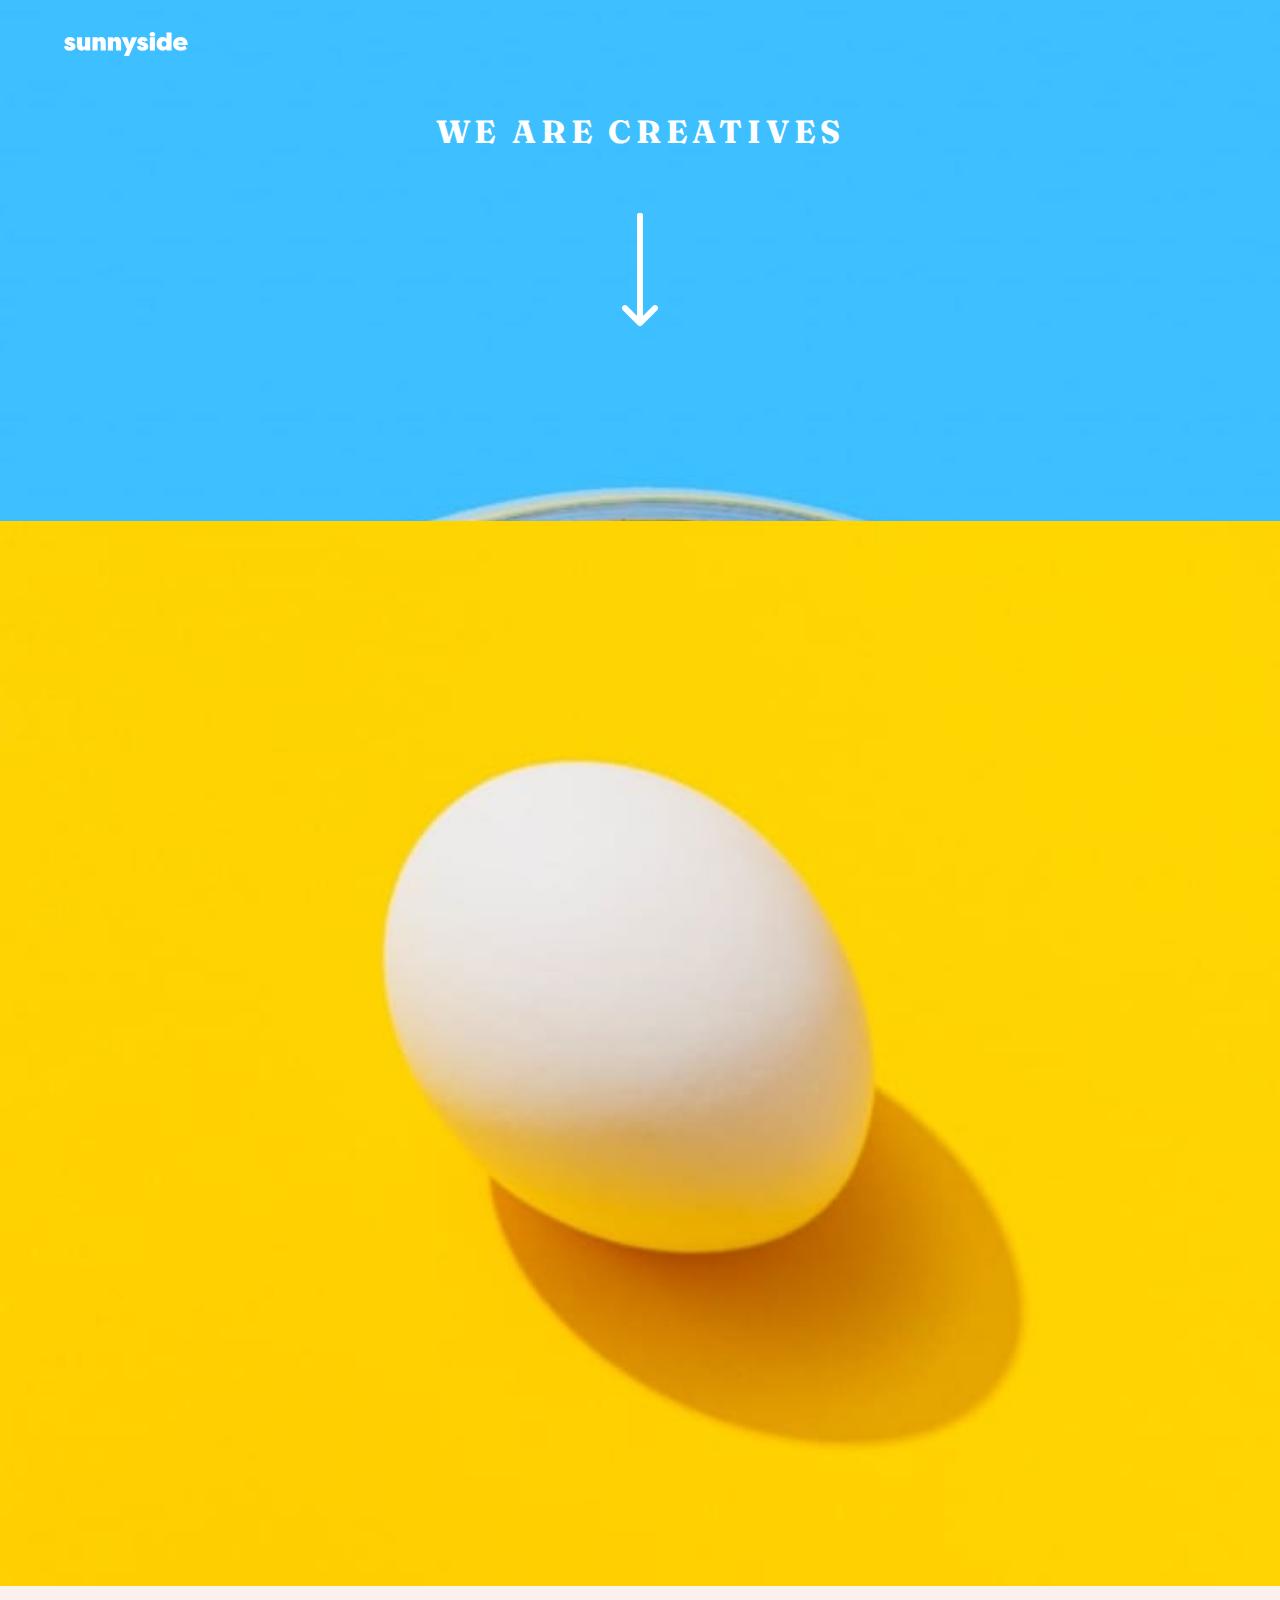
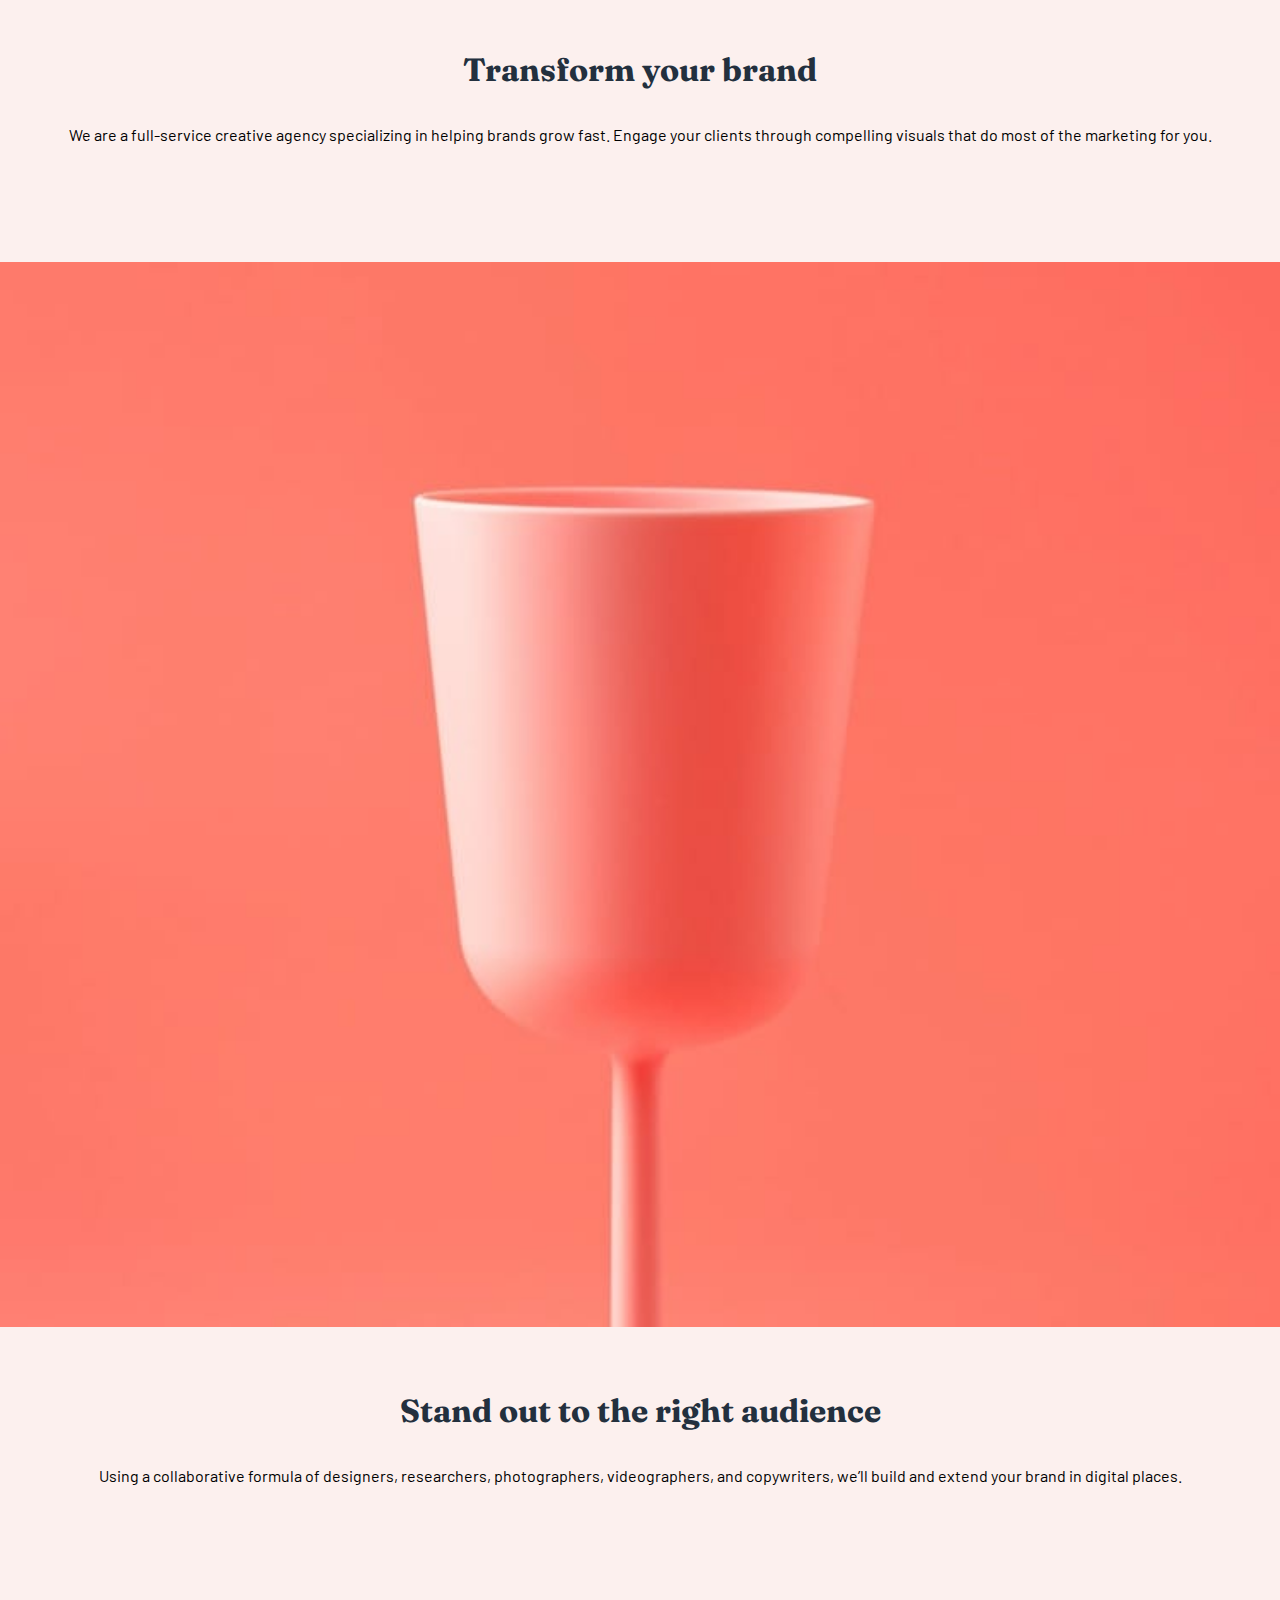
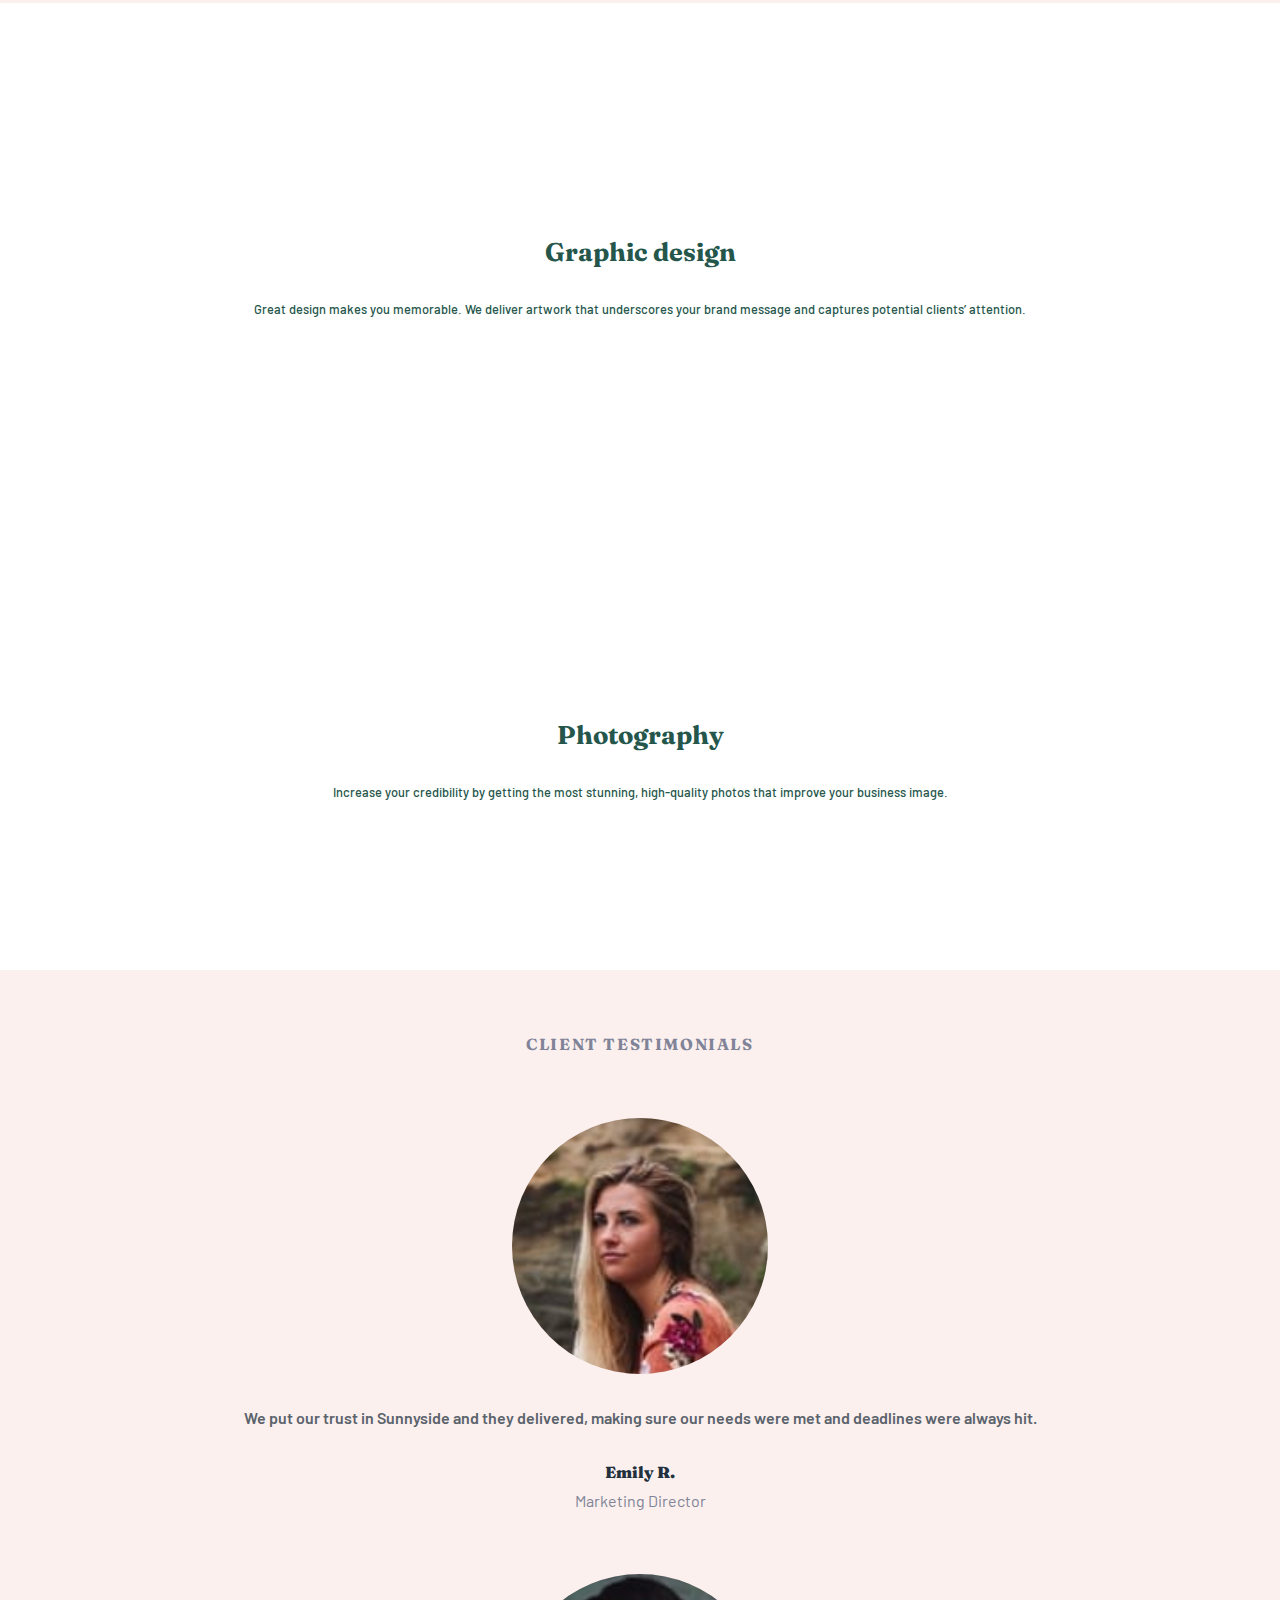
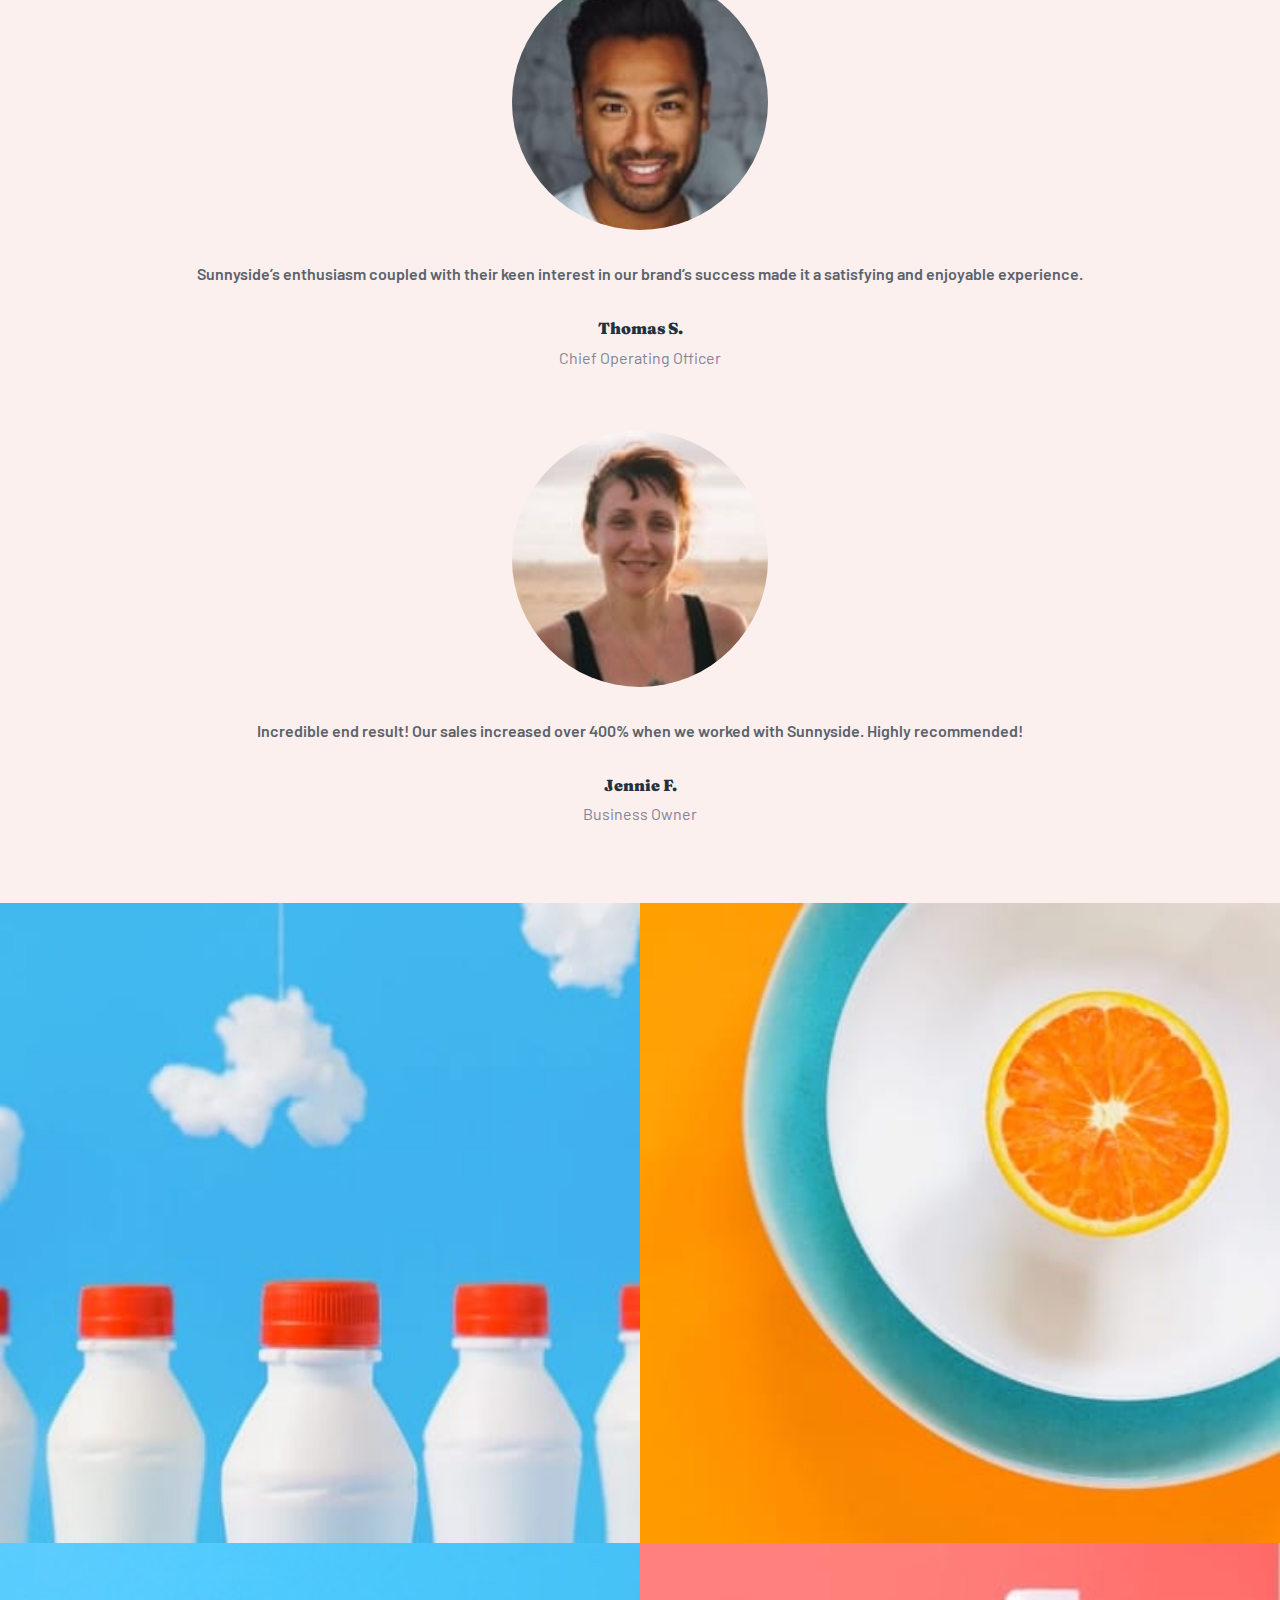
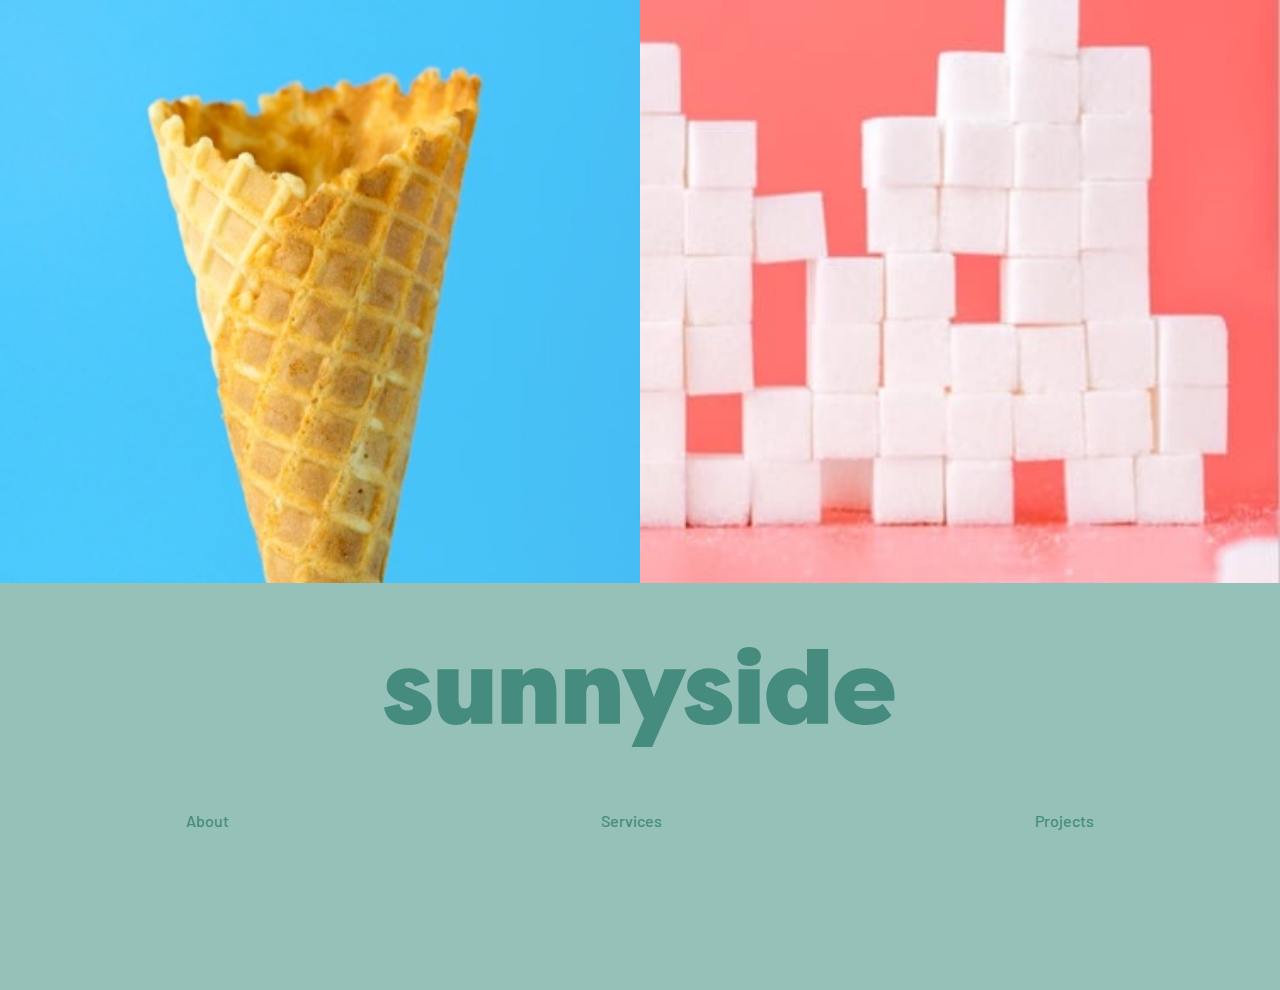
==== commit 86c48298: "mobile menu js" ====
--- a/sunnyside-agency-landing-page-main/index.html
+++ b/sunnyside-agency-landing-page-main/index.html
@@ -18,14 +18,14 @@
                 <div>
                     <img src="./images/logo.svg" alt="">
                 </div>
-                <ul>
+                <ul class="menuLinks" id="menuLinks">
                     <li><a href="#">About</a></li>
                     <li><a href="#">Service</a></li>
                     <li><a href="#">Projects</a></li>
                     <li><a href="#"><button>Contact</button></a></li>
                 </ul>
-                <div class="bars">
-                    <img src="./images/icon-hamburger.svg" alt="">
+                <div class="bars" id="hamburger">
+                    <i class="fa-solid fa-bars" onclick="changeicon(this)"></i>
                   </div>
             </nav>
         </header>
@@ -168,5 +168,7 @@
             </div>
         </div>
     </footer>
+
+    <script src="./script.js" async defer></script>
 </body>
 </html>
--- a/sunnyside-agency-landing-page-main/style.css
+++ b/sunnyside-agency-landing-page-main/style.css
@@ -33,25 +33,26 @@
   margin: 0 auto;
   position: relative;
 }
-header nav ul {
+header nav .menuLinks {
   position: absolute;
   top: 200%;
-  left: 0%;
+  right: -200%;
   width: 100%;
   padding: 3rem 0;
   background-color: white;
   -webkit-clip-path: polygon(0px 29px, 90.18% 28.5px, 101.64% -1.67%, 100% 100%, 0px 100%);
           clip-path: polygon(0px 29px, 90.18% 28.5px, 101.64% -1.67%, 100% 100%, 0px 100%);
-}
-header nav ul li {
+  transition: all 500ms ease;
+}
+header nav .menuLinks li {
   padding: 1rem;
   text-align: center;
 }
-header nav ul li a {
+header nav .menuLinks li a {
   color: hsl(213deg, 9%, 39%);
   font-weight: 600;
 }
-header nav ul li a button {
+header nav .menuLinks li a button {
   font-family: "Fraunces", serif;
   font-size: 1rem;
   font-weight: 900;
@@ -61,6 +62,13 @@
   border: none;
   color: hsl(212deg, 27%, 19%);
   background-color: hsl(51deg, 100%, 49%);
+}
+header nav .bars i {
+  color: #fff;
+}
+
+.activeShow {
+  right: 0 !important;
 }
 
 .section1 {
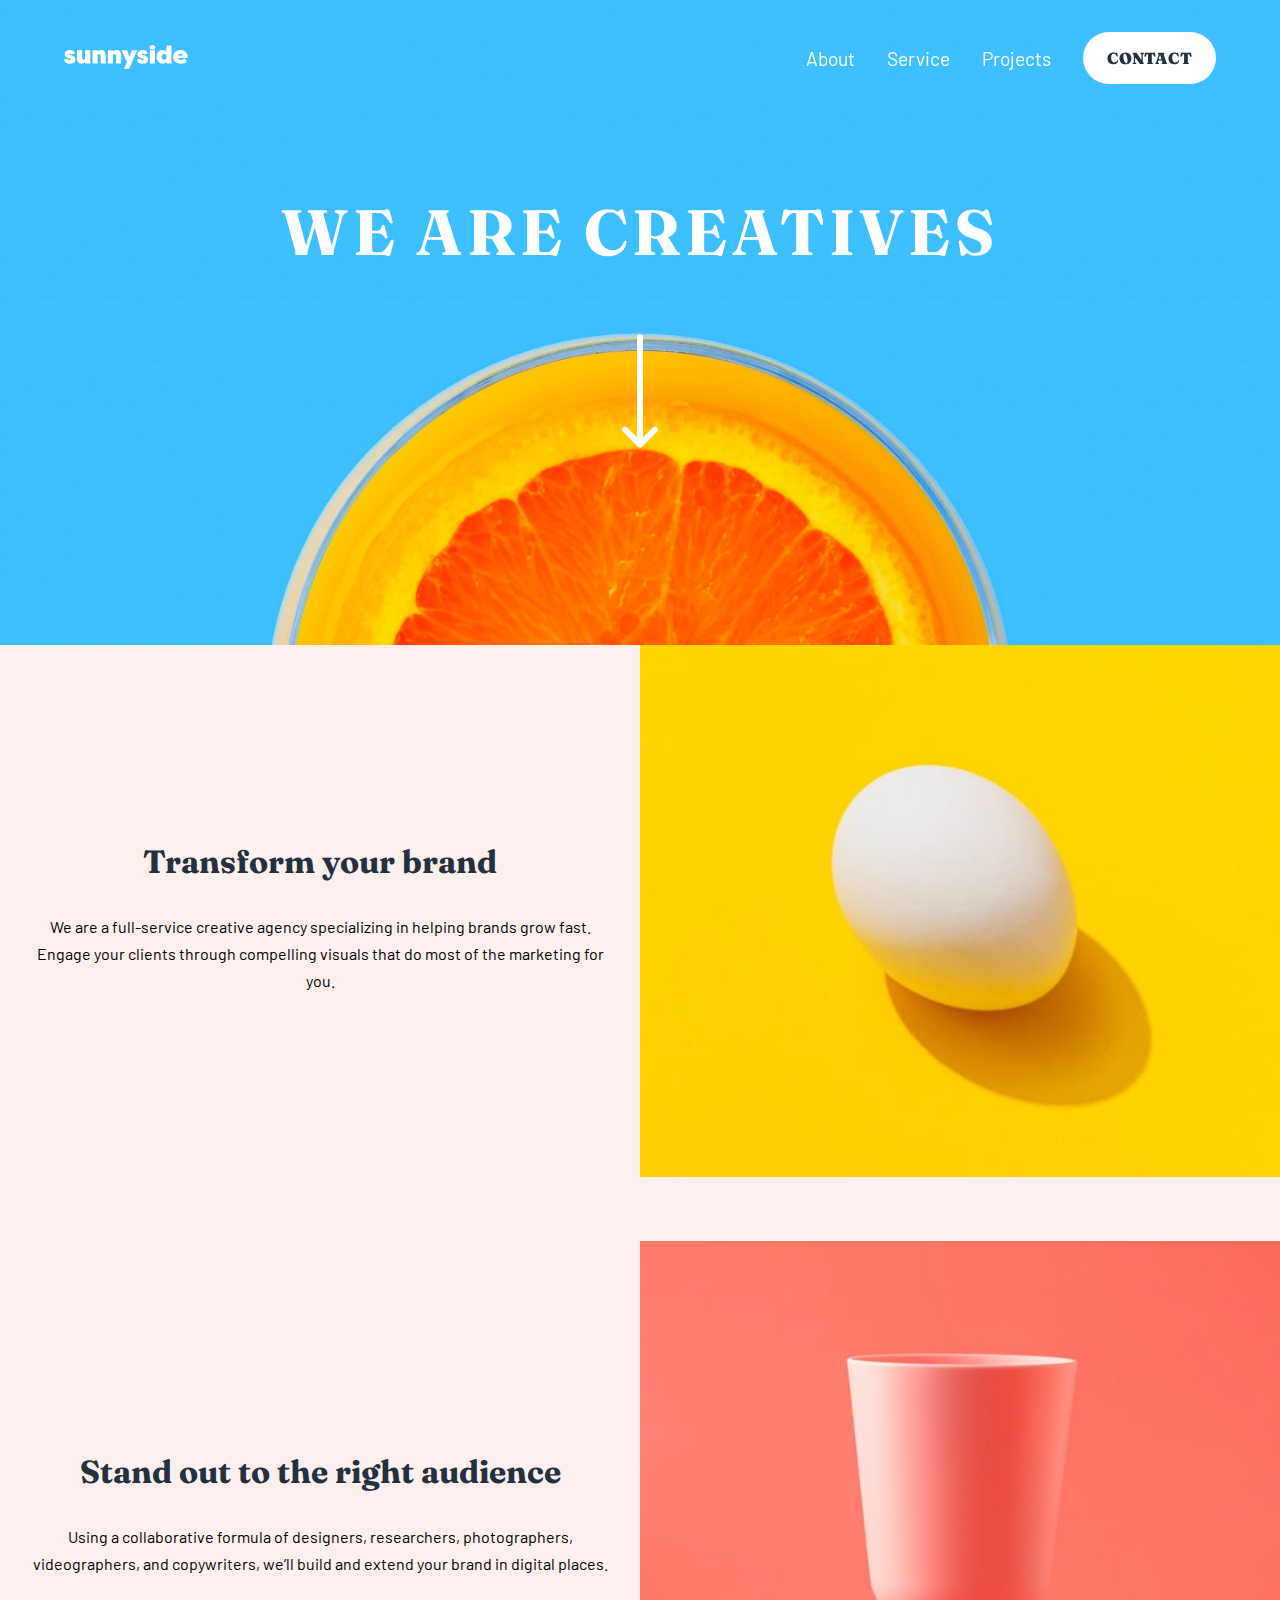
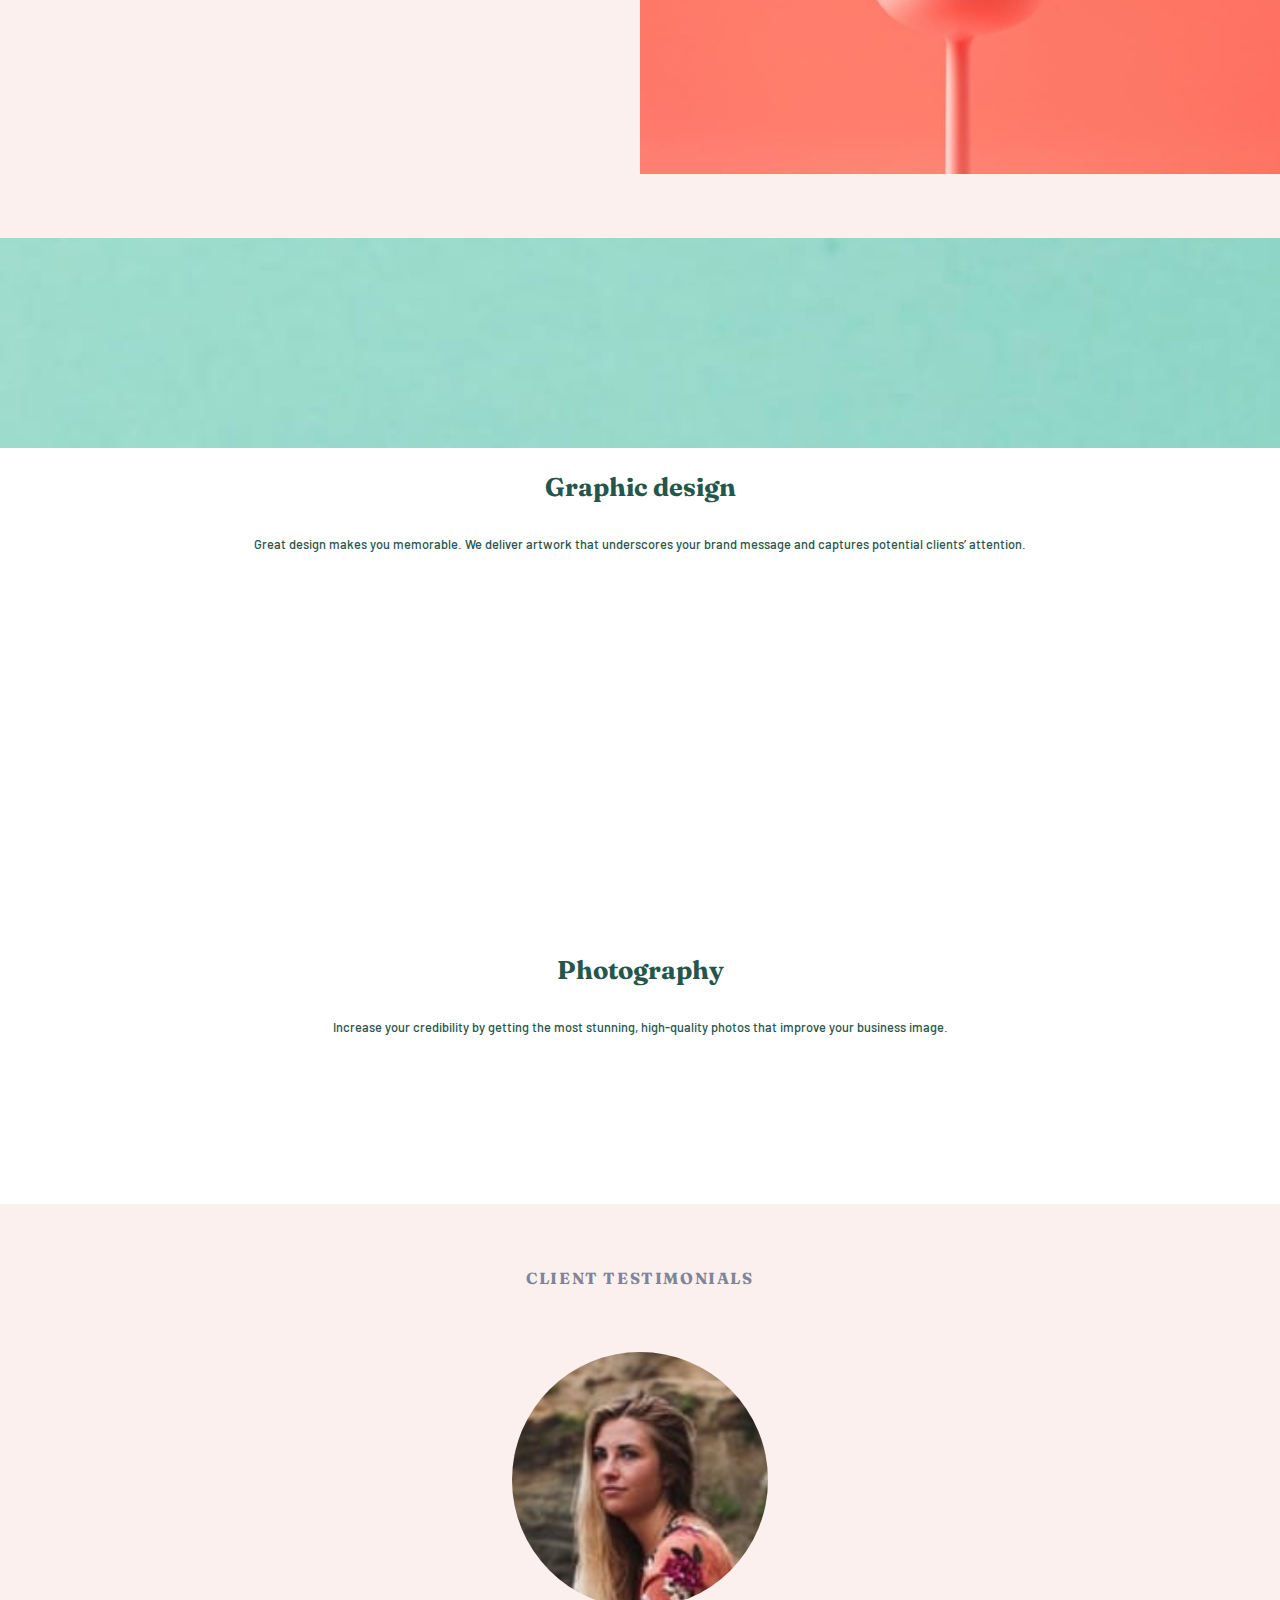
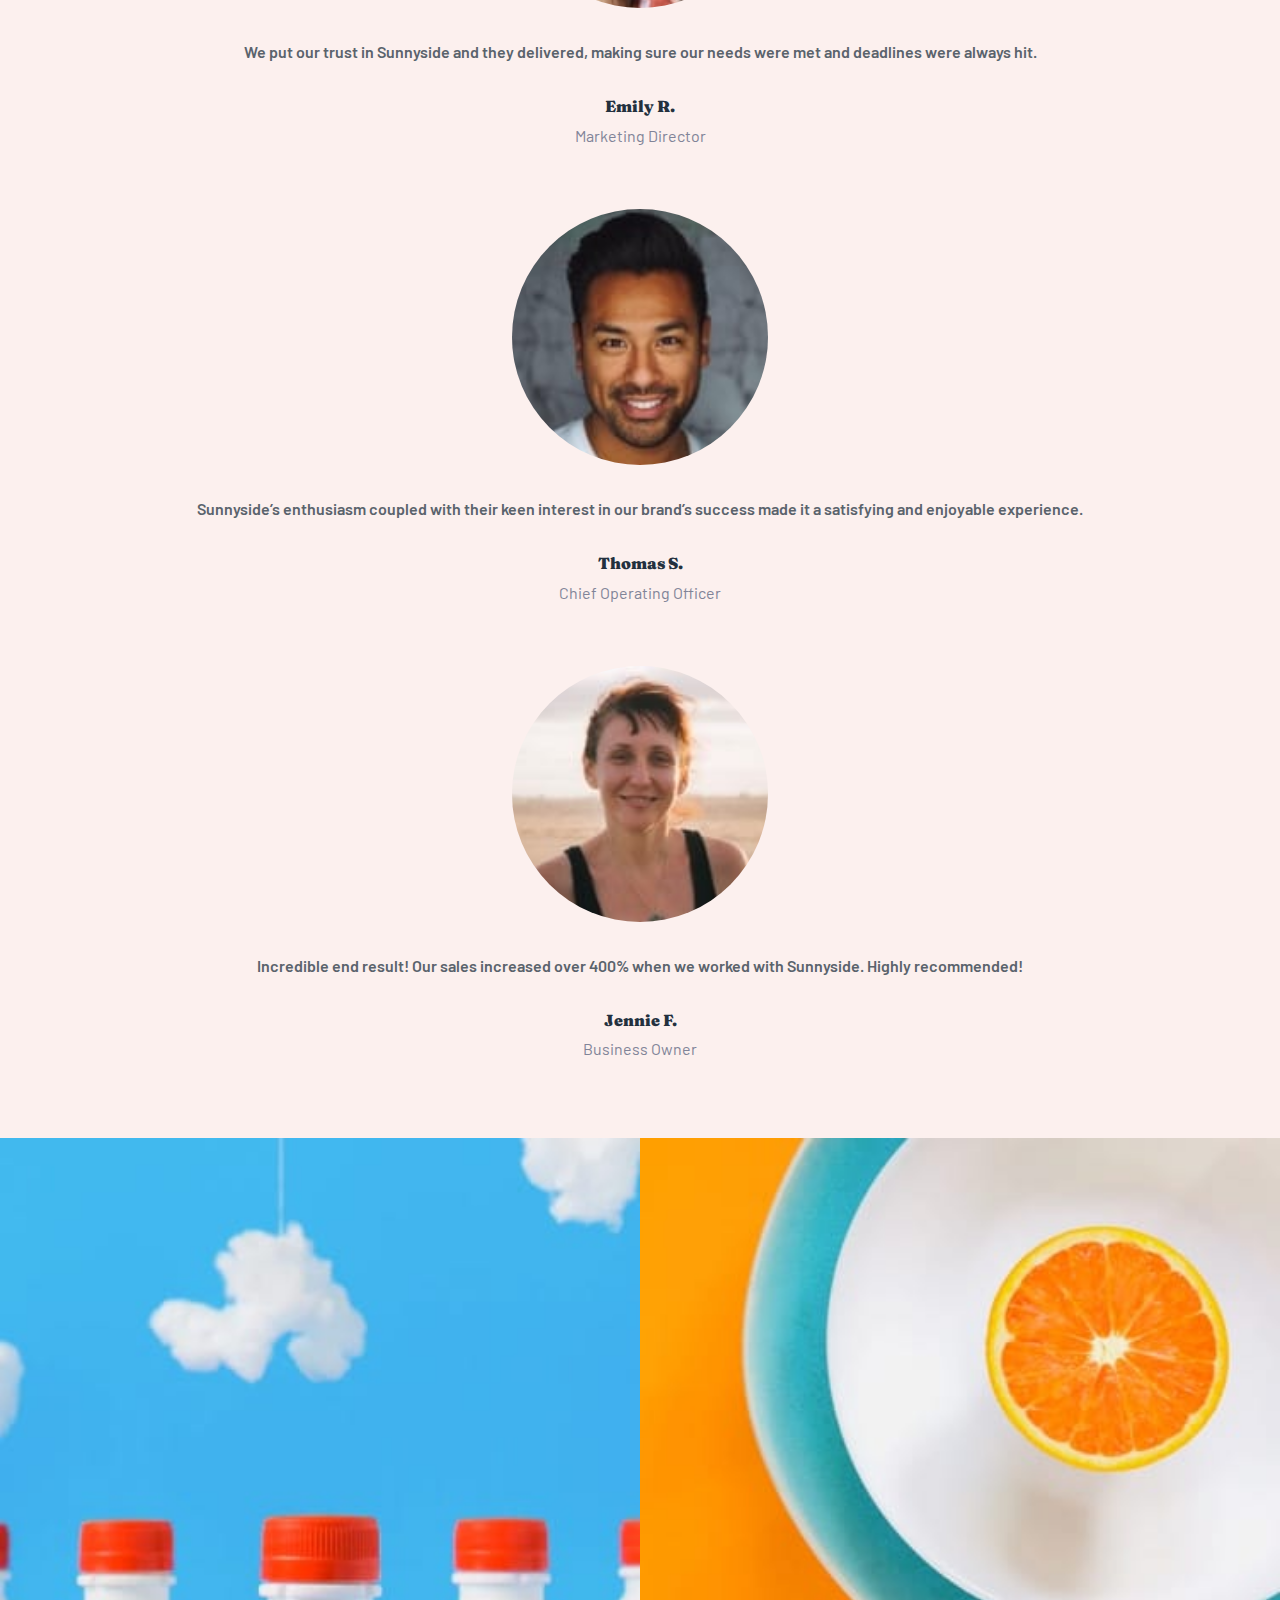
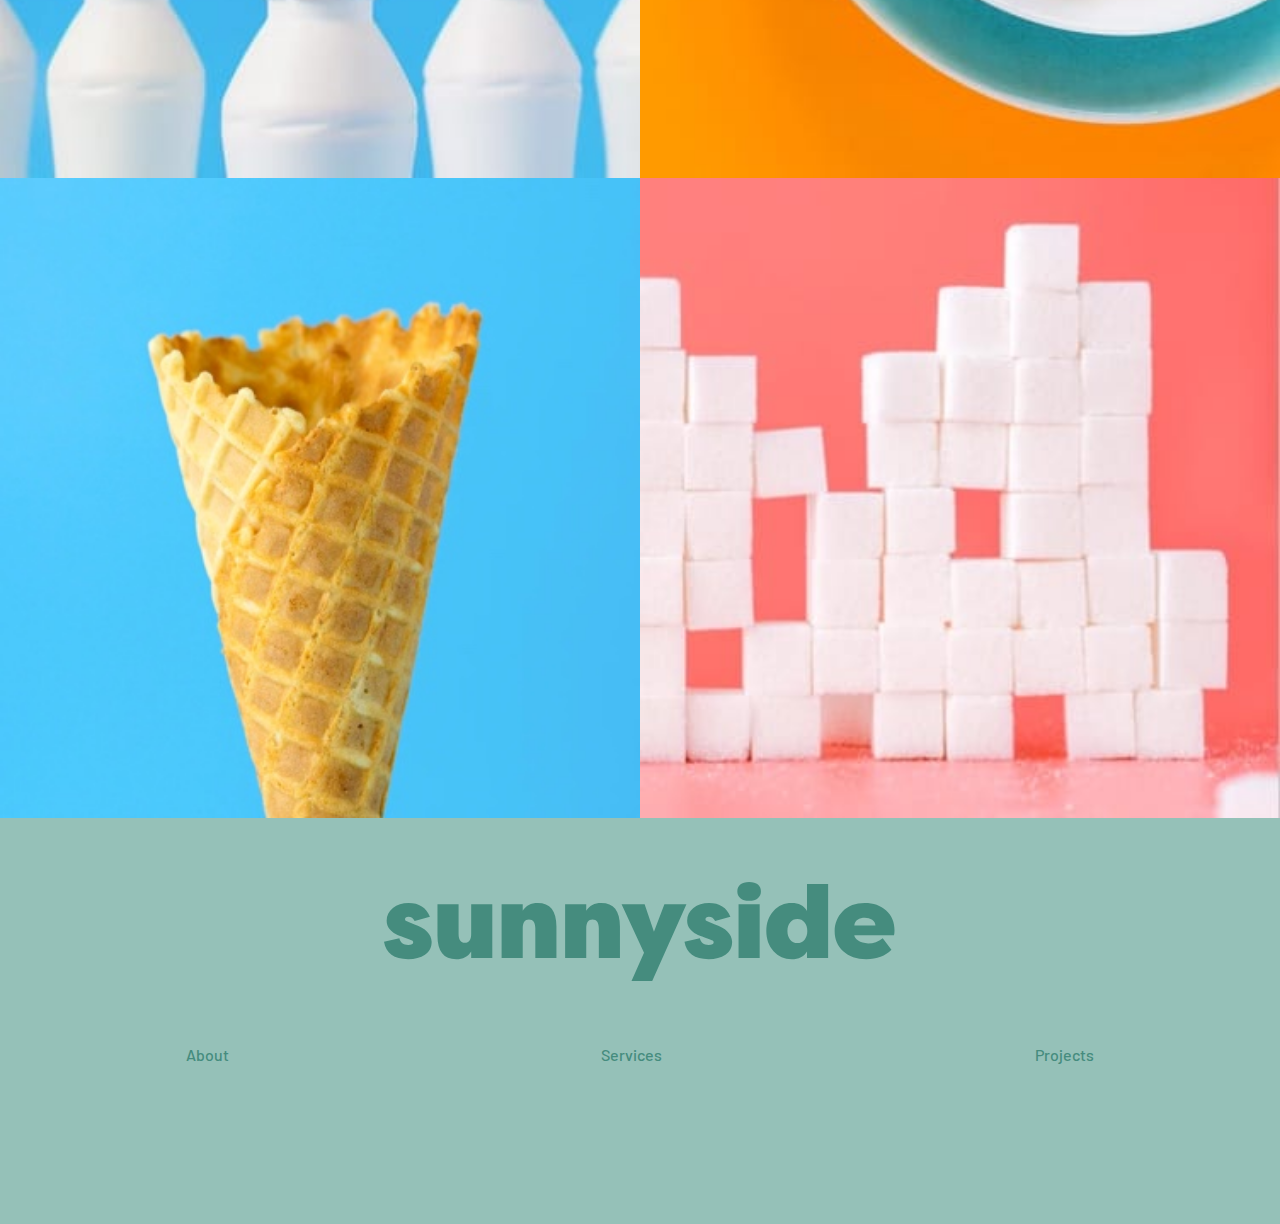
==== commit 2a607852: "bouncingArrow" ====
--- a/sunnyside-agency-landing-page-main/index.html
+++ b/sunnyside-agency-landing-page-main/index.html
@@ -12,31 +12,38 @@
     <title>Sunnyside Agency Landing Page</title>
 </head>
 <body>
-    <section class="section1">
-        <header>
-            <nav>
-                <div>
-                    <img src="./images/logo.svg" alt="">
-                </div>
-                <ul class="menuLinks" id="menuLinks">
-                    <li><a href="#">About</a></li>
-                    <li><a href="#">Service</a></li>
-                    <li><a href="#">Projects</a></li>
-                    <li><a href="#"><button>Contact</button></a></li>
-                </ul>
-                <div class="bars" id="hamburger">
-                    <i class="fa-solid fa-bars" onclick="changeicon(this)"></i>
-                  </div>
-            </nav>
-        </header>
+    <div class="bgImg">
+        <section class="section1">
+            <header>
+                <nav>
+                    <div>
+                        <img src="./images/logo.svg" alt="">
+                    </div>
+                    <ul class="menuLinks" id="menuLinks">
+                        <li><a href="#">About</a></li>
+                        <li><a href="#">Service</a></li>
+                        <li><a href="#">Projects</a></li>
+                        <li><a href="#"><button>Contact</button></a></li>
+                    </ul>
+                    <ul class="menuLinks2">
+                        <li><a href="#">About</a></li>
+                        <li><a href="#">Service</a></li>
+                        <li><a href="#">Projects</a></li>
+                        <li><a href="#"><button>Contact</button></a></li>
+                    </ul>
+                    <div class="bars" id="hamburger">
+                        <i class="fa-solid fa-bars" onclick="changeicon(this)"></i>
+                      </div>
+                </nav>
+            </header>
+            <h1>We are creatives</h1>
+            <div class="arrowDown">
+                <a href="#section2"><img src="./images/icon-arrow-down.svg" alt=""></a>
+            </div>
+        </section>
+    </div>
 
-        <h1>We are creatives</h1>
-        <div class="arrowDown">
-            <img src="./images/icon-arrow-down.svg" alt="">
-        </div>
-    </section>
-
-    <section class="section2">
+    <section class="section2" id="section2">
         <div class="img_transform">
             <img src="./images/mobile/image-transform.jpg" alt="">
 
--- a/sunnyside-agency-landing-page-main/style.css
+++ b/sunnyside-agency-landing-page-main/style.css
@@ -5,17 +5,63 @@
   list-style-type: none;
   text-decoration: none;
   font-size: 16px;
+  scroll-behavior: smooth;
 }
 
 @media (min-width: 768px) {
-  header nav ul {
+  header nav .menuLinks {
+    display: none !important;
+  }
+  header nav .menuLinks2 {
     display: flex !important;
     align-items: center;
     -moz-column-gap: 2rem;
          column-gap: 2rem;
   }
+  header nav .menuLinks2 li a {
+    color: white;
+    font-size: 1.2rem;
+  }
+  header nav .menuLinks2 li a button {
+    font-family: "Fraunces", serif;
+    font-size: 1rem;
+    font-weight: 900;
+    padding: 1rem 1.5rem;
+    text-transform: uppercase;
+    border-radius: 3rem;
+    border: none;
+    color: hsl(212deg, 27%, 19%);
+    background-color: white;
+  }
   header nav .bars {
     display: none;
+  }
+}
+@media (min-width: 1024px) {
+  .bgImg .section1 {
+    background-image: url(/sunnyside-agency-landing-page-main/images/desktop/image-header.jpg);
+    background-repeat: no-repeat;
+    background-size: cover;
+    background-position: center;
+    padding-bottom: 15rem;
+  }
+  .bgImg .section1 h1 {
+    font-family: "Fraunces", serif;
+    text-align: center;
+    text-transform: uppercase;
+    color: white;
+    font-size: 4rem !important;
+    padding-top: 12rem !important;
+    letter-spacing: 0.3rem;
+  }
+
+  .section2 .img_transform {
+    flex-direction: row !important;
+    align-items: center;
+  }
+  .section2 .img_transform img {
+    width: 50% !important;
+    order: 2;
   }
 }
 header {
@@ -32,6 +78,9 @@
   width: 90%;
   margin: 0 auto;
   position: relative;
+}
+header nav .menuLinks2 {
+  display: none;
 }
 header nav .menuLinks {
   position: absolute;
@@ -94,6 +143,42 @@
   margin-top: 1rem;
   transform: translateY(40%);
   z-index: 1;
+  -webkit-animation: bounce 2s linear infinite;
+          animation: bounce 2s linear infinite;
+}
+@-webkit-keyframes bounce {
+  20% {
+    transform: translateY(30px);
+  }
+  40% {
+    transform: translateY(10px);
+  }
+  50% {
+    transform: translateY(30px);
+  }
+  80% {
+    transform: translateY(30px);
+  }
+  90% {
+    transform: translateY(-4px);
+  }
+}
+@keyframes bounce {
+  20% {
+    transform: translateY(30px);
+  }
+  40% {
+    transform: translateY(10px);
+  }
+  50% {
+    transform: translateY(30px);
+  }
+  80% {
+    transform: translateY(30px);
+  }
+  90% {
+    transform: translateY(-4px);
+  }
 }
 
 .section2 .img_transform {
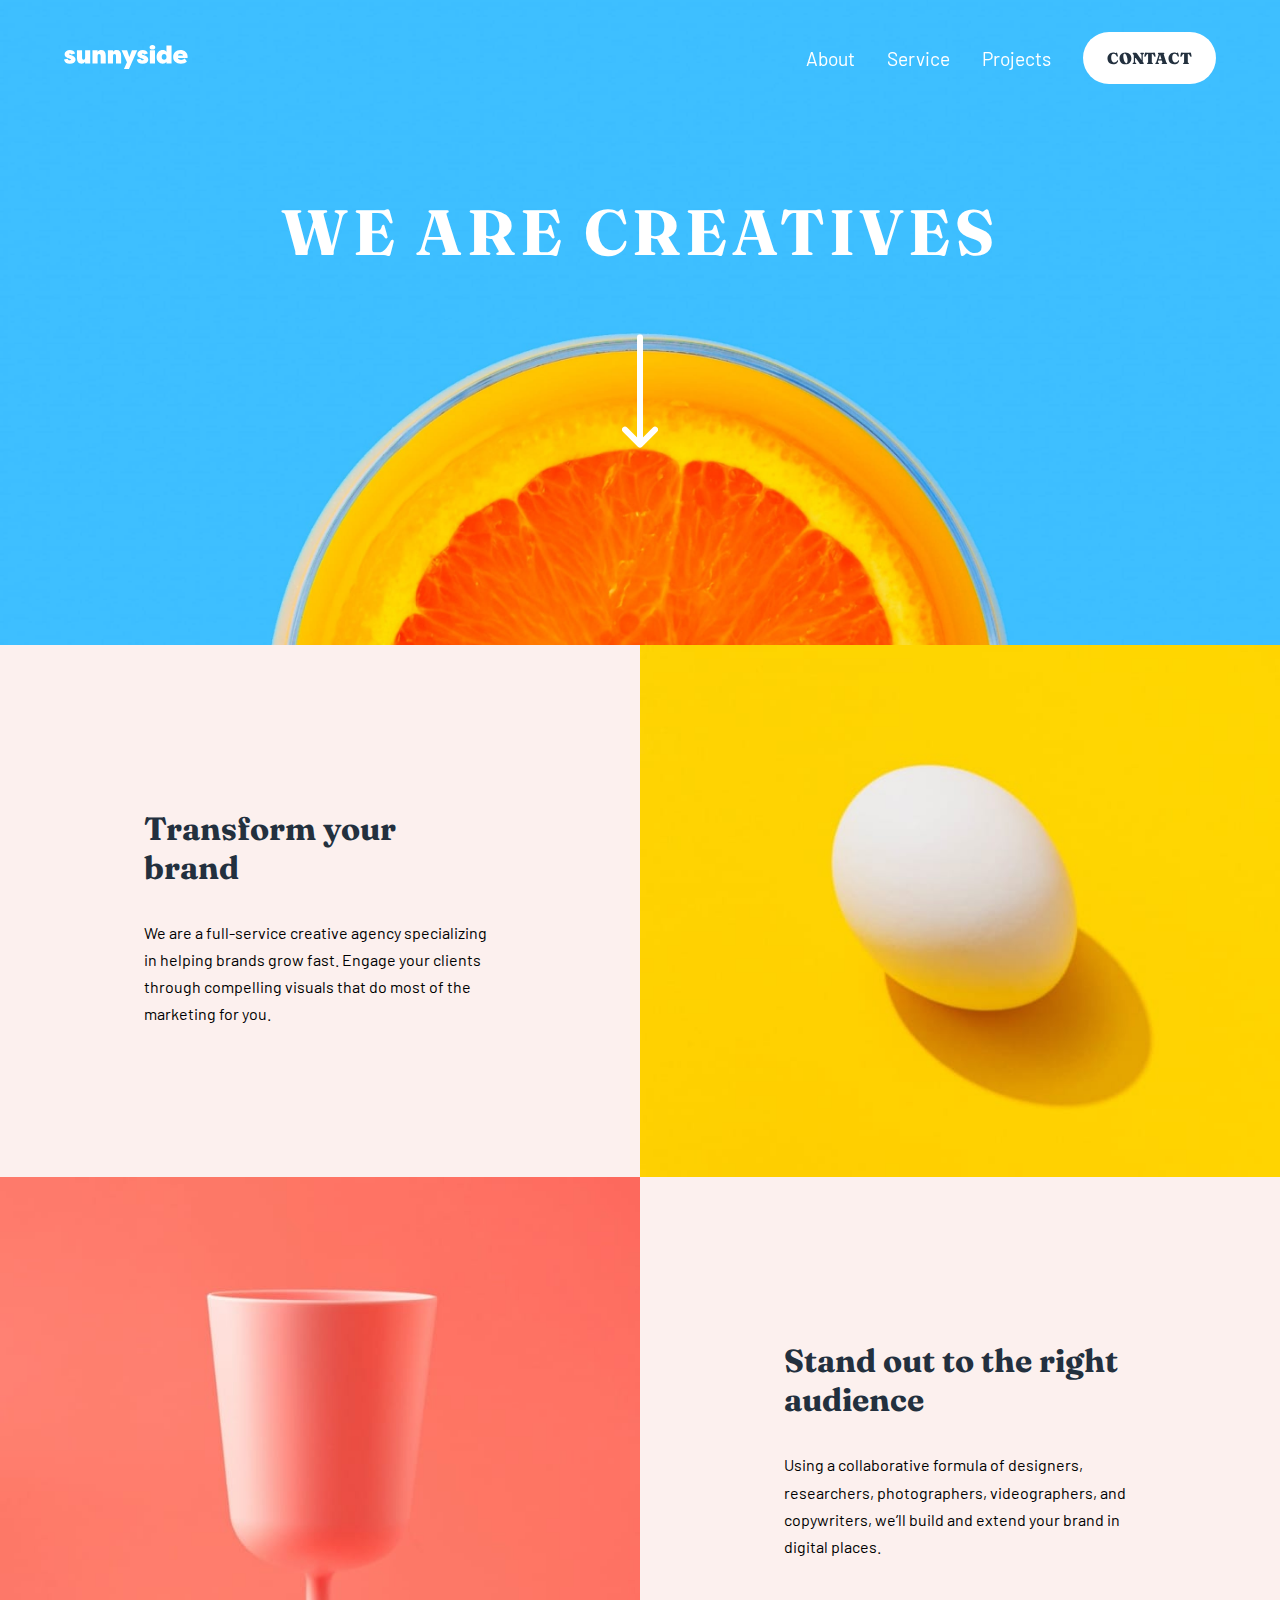
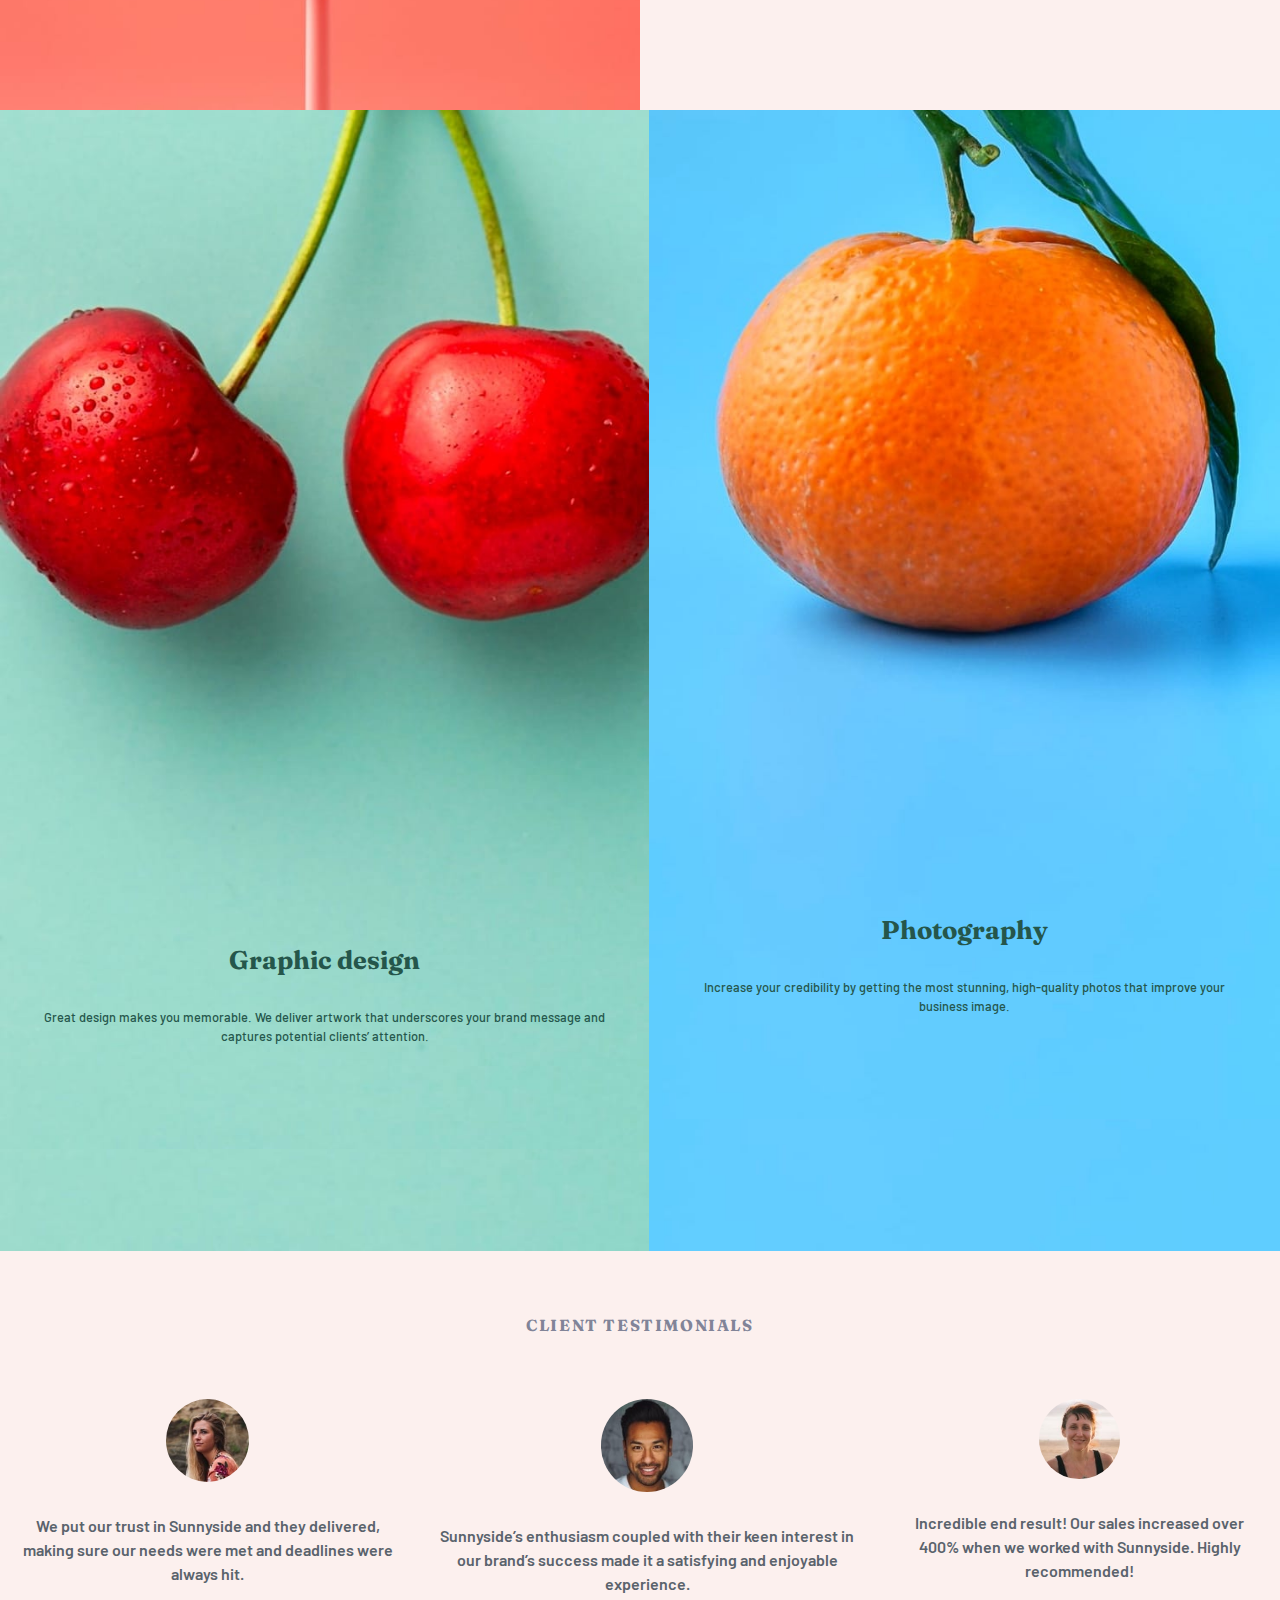
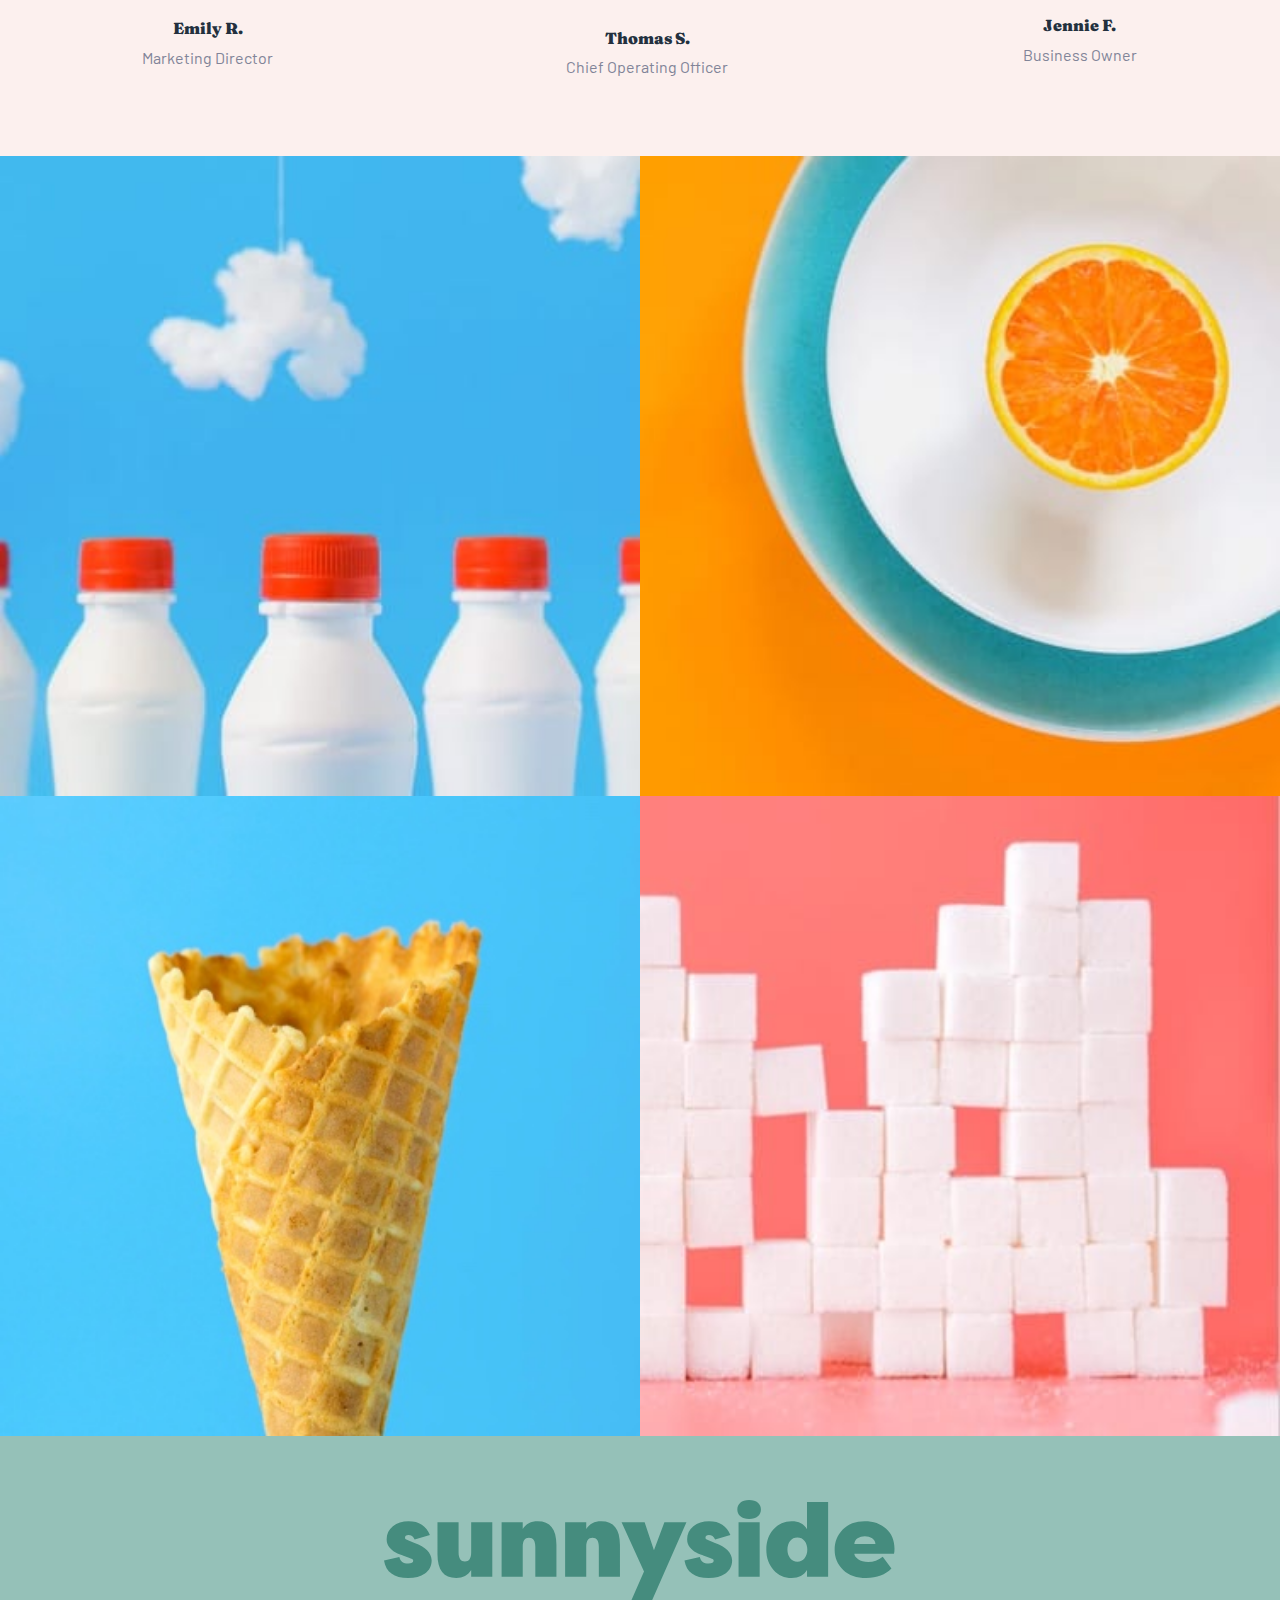
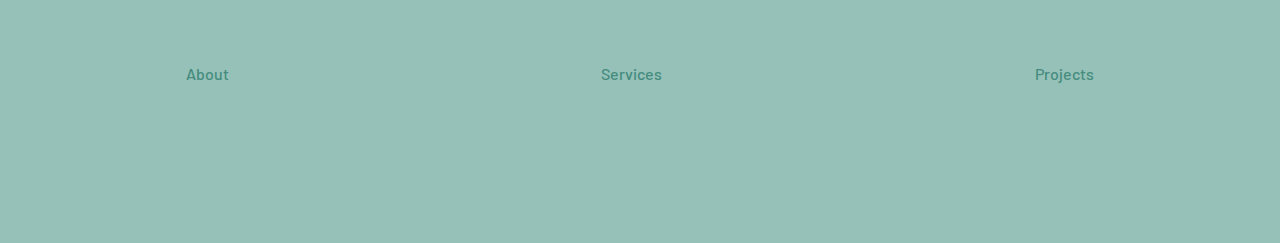
==== commit 01e21bcc: "fixed section3 and 4" ====
--- a/sunnyside-agency-landing-page-main/index.html
+++ b/sunnyside-agency-landing-page-main/index.html
@@ -45,7 +45,7 @@
 
     <section class="section2" id="section2">
         <div class="img_transform">
-            <img src="./images/mobile/image-transform.jpg" alt="">
+            <img src="./images/mobile/image-transform.jpg" class="egg" alt="">
 
             <div class="transform">
                 <h3>Transform your brand</h3>
@@ -80,20 +80,23 @@
         </div>
     </section>
 
-    <section class="section3">
-            <div class="h4_p">
-                <h4>Graphic design</h4>
-                <p>Great design makes you memorable. We deliver artwork that underscores your brand message and captures potential clients’ attention.</p>
+    <div class="section3_section4">
+        <section class="section3">
+            <img src="./images/mobile/image-graphic-design.jpg" alt="">
+                <div class="h4_p">
+                    <h4>Graphic design</h4>
+                    <p>Great design makes you memorable. We deliver artwork that underscores your brand message and captures potential clients’ attention.</p>
+                </div>
+        </section>
+        <section class="section4">
+            <img src="./images/mobile/image-photography.jpg" alt="">
+                <div class="h4_p">
+                    <h4>Photography</h4>
+                    <p>Increase your credibility by getting the most stunning, high-quality photos that improve your business image.</p>
+                </div>
             </div>
-        </div>
-    </section>
-    <section class="section4">
-            <div class="h4_p">
-                <h4>Photography</h4>
-                <p>Increase your credibility by getting the most stunning, high-quality photos that improve your business image.</p>
-            </div>
-        </div>
-    </section>
+        </section>
+    </div>
 
     <section class="section5">
         <h5>Client testimonials</h5>
--- a/sunnyside-agency-landing-page-main/style.css
+++ b/sunnyside-agency-landing-page-main/style.css
@@ -58,10 +58,50 @@
   .section2 .img_transform {
     flex-direction: row !important;
     align-items: center;
+    padding-bottom: 0 !important;
+  }
+  .section2 .img_transform .egg {
+    order: 2 !important;
   }
   .section2 .img_transform img {
     width: 50% !important;
-    order: 2;
+  }
+  .section2 .img_transform .transform h3, .section2 .img_transform .transform p {
+    text-align: start !important;
+    width: 55% !important;
+  }
+  .section2 .img_transform .transform .learnMore {
+    margin-right: 10%;
+  }
+
+  .section3_section4 {
+    display: flex;
+  }
+  .section3_section4 .section3 {
+    background-attachment: unset !important;
+    padding-bottom: 0 !important;
+  }
+  .section3_section4 .section3 img {
+    display: block;
+    width: 100%;
+  }
+  .section3_section4 .section3 .h4_p {
+    transform: translateY(-200%);
+  }
+  .section3_section4 .section4 {
+    background-attachment: unset !important;
+    padding-bottom: 0 !important;
+  }
+  .section3_section4 .section4 img {
+    display: block;
+    width: 100%;
+  }
+  .section3_section4 .section4 .h4_p {
+    transform: translateY(-200%);
+  }
+
+  .testimonialContainer {
+    flex-direction: row !important;
   }
 }
 header {
@@ -227,6 +267,9 @@
   background-attachment: fixed;
   padding-bottom: 25rem;
 }
+.section3 img {
+  display: none;
+}
 .section3 .h4_p {
   transform: translateY(280%);
 }
@@ -255,6 +298,9 @@
   background-attachment: fixed;
   padding-bottom: 25rem;
 }
+.section4 img {
+  display: none;
+}
 .section4 .h4_p {
   transform: translateY(280%);
 }
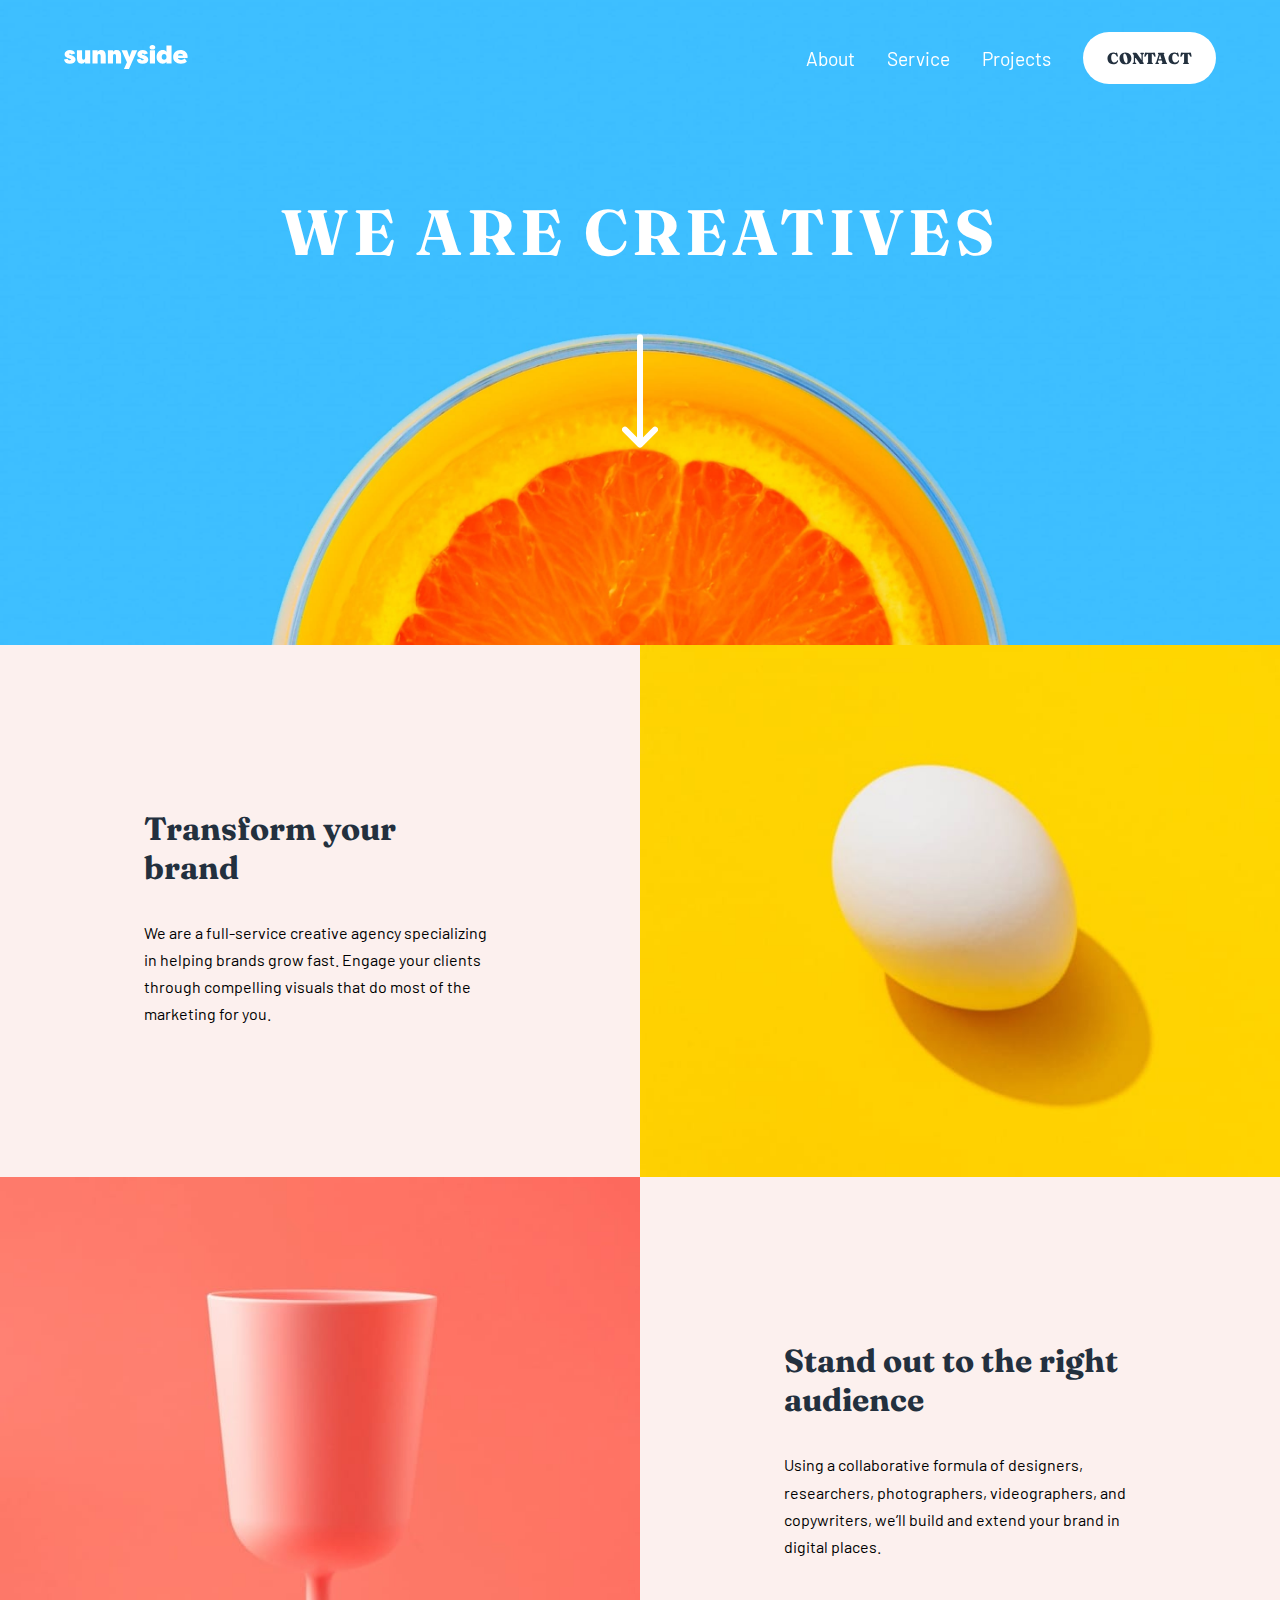
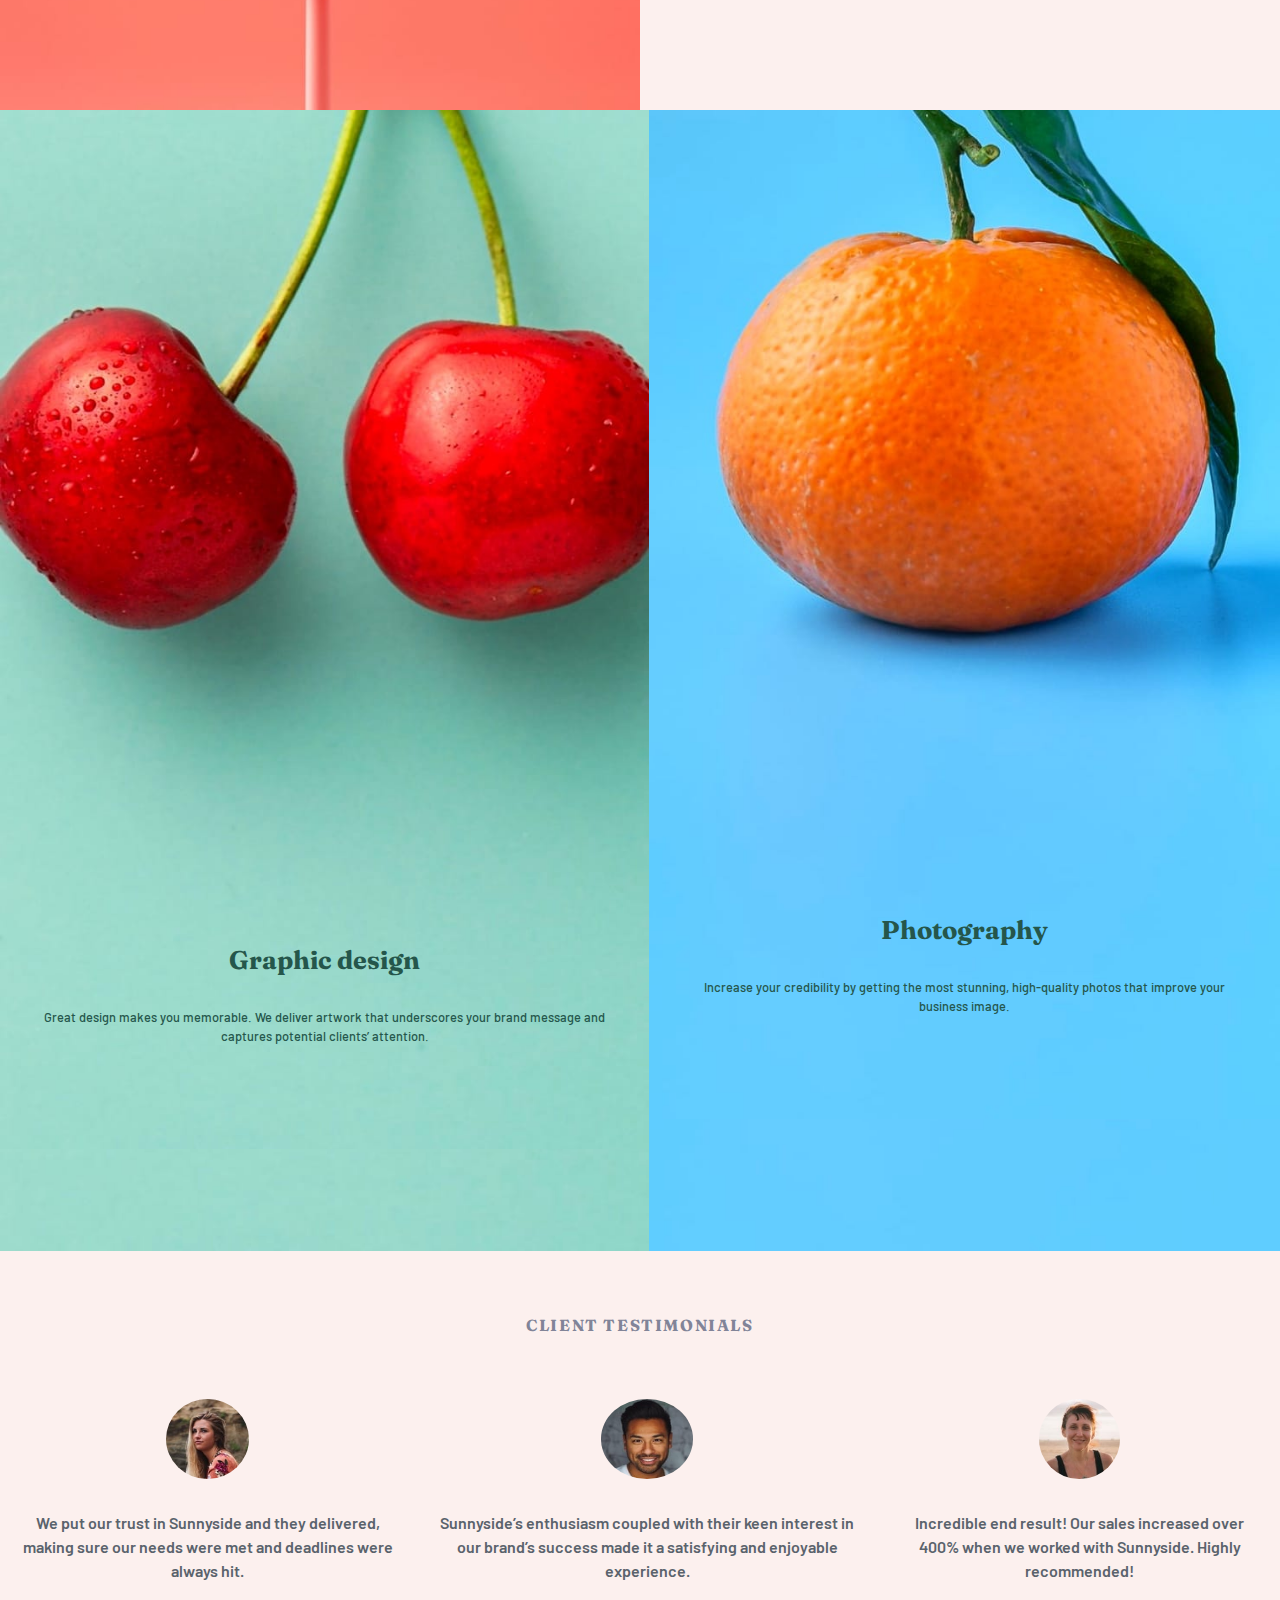
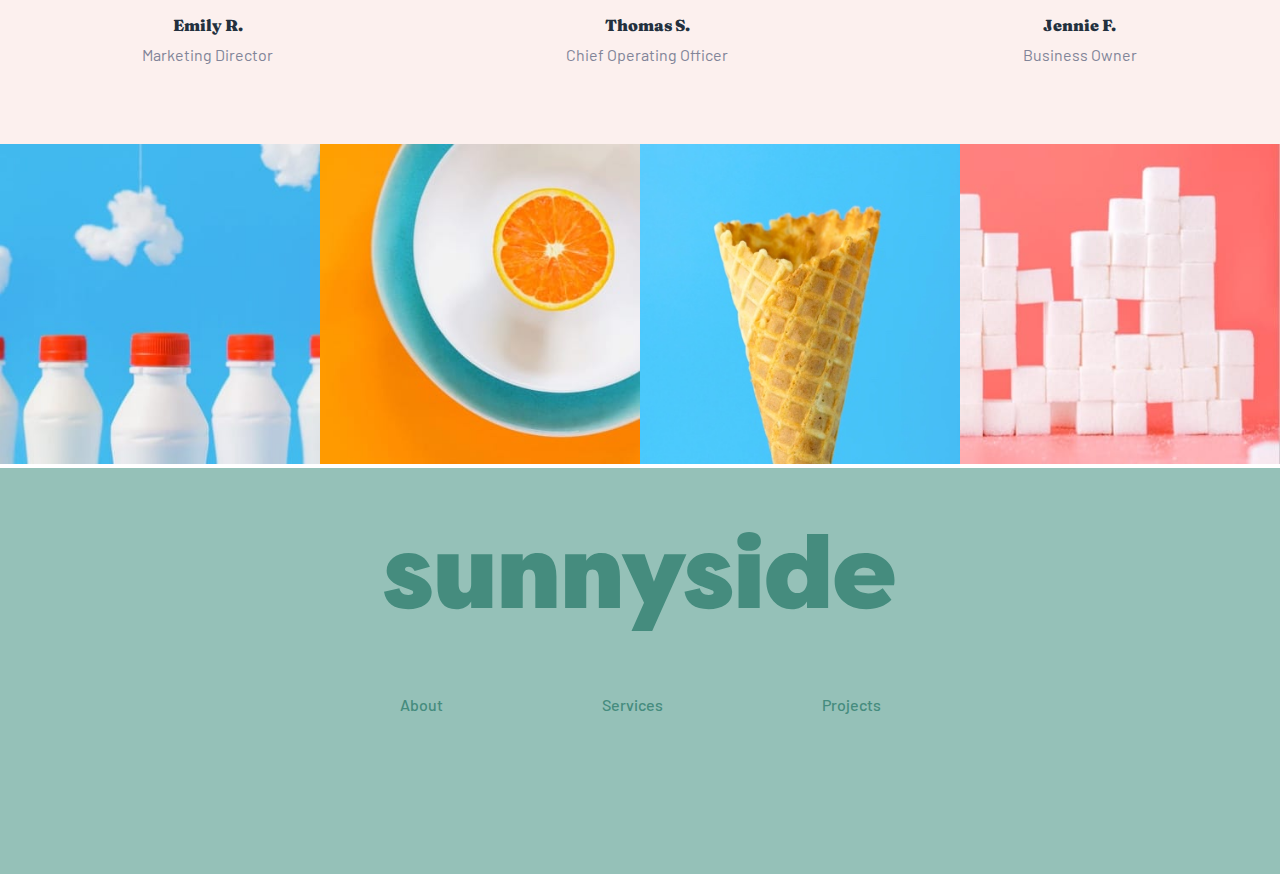
==== commit 15da9a6e: "media query" ====
--- a/sunnyside-agency-landing-page-main/index.html
+++ b/sunnyside-agency-landing-page-main/index.html
@@ -90,7 +90,7 @@
         </section>
         <section class="section4">
             <img src="./images/mobile/image-photography.jpg" alt="">
-                <div class="h4_p">
+                <div class="h4_p photography">
                     <h4>Photography</h4>
                     <p>Increase your credibility by getting the most stunning, high-quality photos that improve your business image.</p>
                 </div>
@@ -117,7 +117,7 @@
 
             <div class="avatarContainer">
                 <div class="avatarImg">
-                    <img src="./images/image-thomas.jpg" alt="">
+                    <img src="./images/image-thomas.jpg" class="thomasImg" alt="">
                 </div>
                 <div class="textContent">
                     <p>Sunnyside’s enthusiasm coupled with their keen interest in our brand’s success made it a satisfying and enjoyable experience.</p>
@@ -145,8 +145,15 @@
 
     <footer>
         <div class="sweetners">
-        
-                <img src="./images/mobile/image-gallery-milkbottles.jpg" alt="">
+            <div class="imgFlex1">
+                <div class="imgFlex"><img src="./images/mobile/image-gallery-milkbottles.jpg" alt=""></div>
+                
+                <div class="imgFlex"><img src="./images/mobile/image-gallery-orange.jpg" alt=""></div>
+                <div class="imgFlex"><img src="./images/mobile/image-gallery-cone.jpg" alt=""></div>
+                <div class="imgFlex"><img src="./images/mobile/image-gallery-sugar-cubes.jpg" alt=""></div>
+            </div>
+
+                <!-- <img src="./images/mobile/image-gallery-milkbottles.jpg" alt="">
             
         
                 <img src="./images/mobile/image-gallery-orange.jpg" alt="">
@@ -155,7 +162,7 @@
                 <img src="./images/mobile/image-gallery-cone.jpg" alt="">
             
         
-                <img src="./images/mobile/image-gallery-sugar-cubes.jpg" alt="">
+                <img src="./images/mobile/image-gallery-sugar-cubes.jpg" alt=""> -->
             
         </div>
         
--- a/sunnyside-agency-landing-page-main/style.css
+++ b/sunnyside-agency-landing-page-main/style.css
@@ -37,7 +37,7 @@
     display: none;
   }
 }
-@media (min-width: 1024px) {
+@media (min-width: 1000px) {
   .bgImg .section1 {
     background-image: url(/sunnyside-agency-landing-page-main/images/desktop/image-header.jpg);
     background-repeat: no-repeat;
@@ -103,6 +103,34 @@
   .testimonialContainer {
     flex-direction: row !important;
   }
+  .testimonialContainer .avatarContainer .avatarImg .thomasImg {
+    max-width: 22% !important;
+  }
+  .testimonialContainer .avatarContainer .avatarImg img {
+    height: 5rem;
+    max-width: 25% !important;
+  }
+
+  footer .sweetners .imgFlex1 {
+    grid-template-columns: 1fr 1fr 1fr 1fr !important;
+  }
+  footer .footerLogoImg img {
+    display: block;
+  }
+  footer ul {
+    width: 50%;
+    margin: auto;
+  }
+}
+@media (min-width: 1384px) {
+  .photography {
+    transform: translateY(-223%) !important;
+  }
+}
+@media (min-width: 2000px) {
+  .avatarImg img {
+    height: 10rem !important;
+  }
 }
 header {
   position: fixed;
@@ -377,10 +405,16 @@
 
 footer .sweetners {
   display: grid;
-  grid-template-columns: auto auto;
-  width: 100%;
-}
-footer .sweetners img {
+  width: 100%;
+}
+footer .sweetners .imgFlex1 {
+  display: grid;
+  grid-template-columns: 1fr 1fr;
+}
+footer .sweetners .imgFlex1 .imgFlex {
+  width: 100%;
+}
+footer .sweetners .imgFlex1 .imgFlex img {
   width: 100%;
 }
 footer .footerInfo {
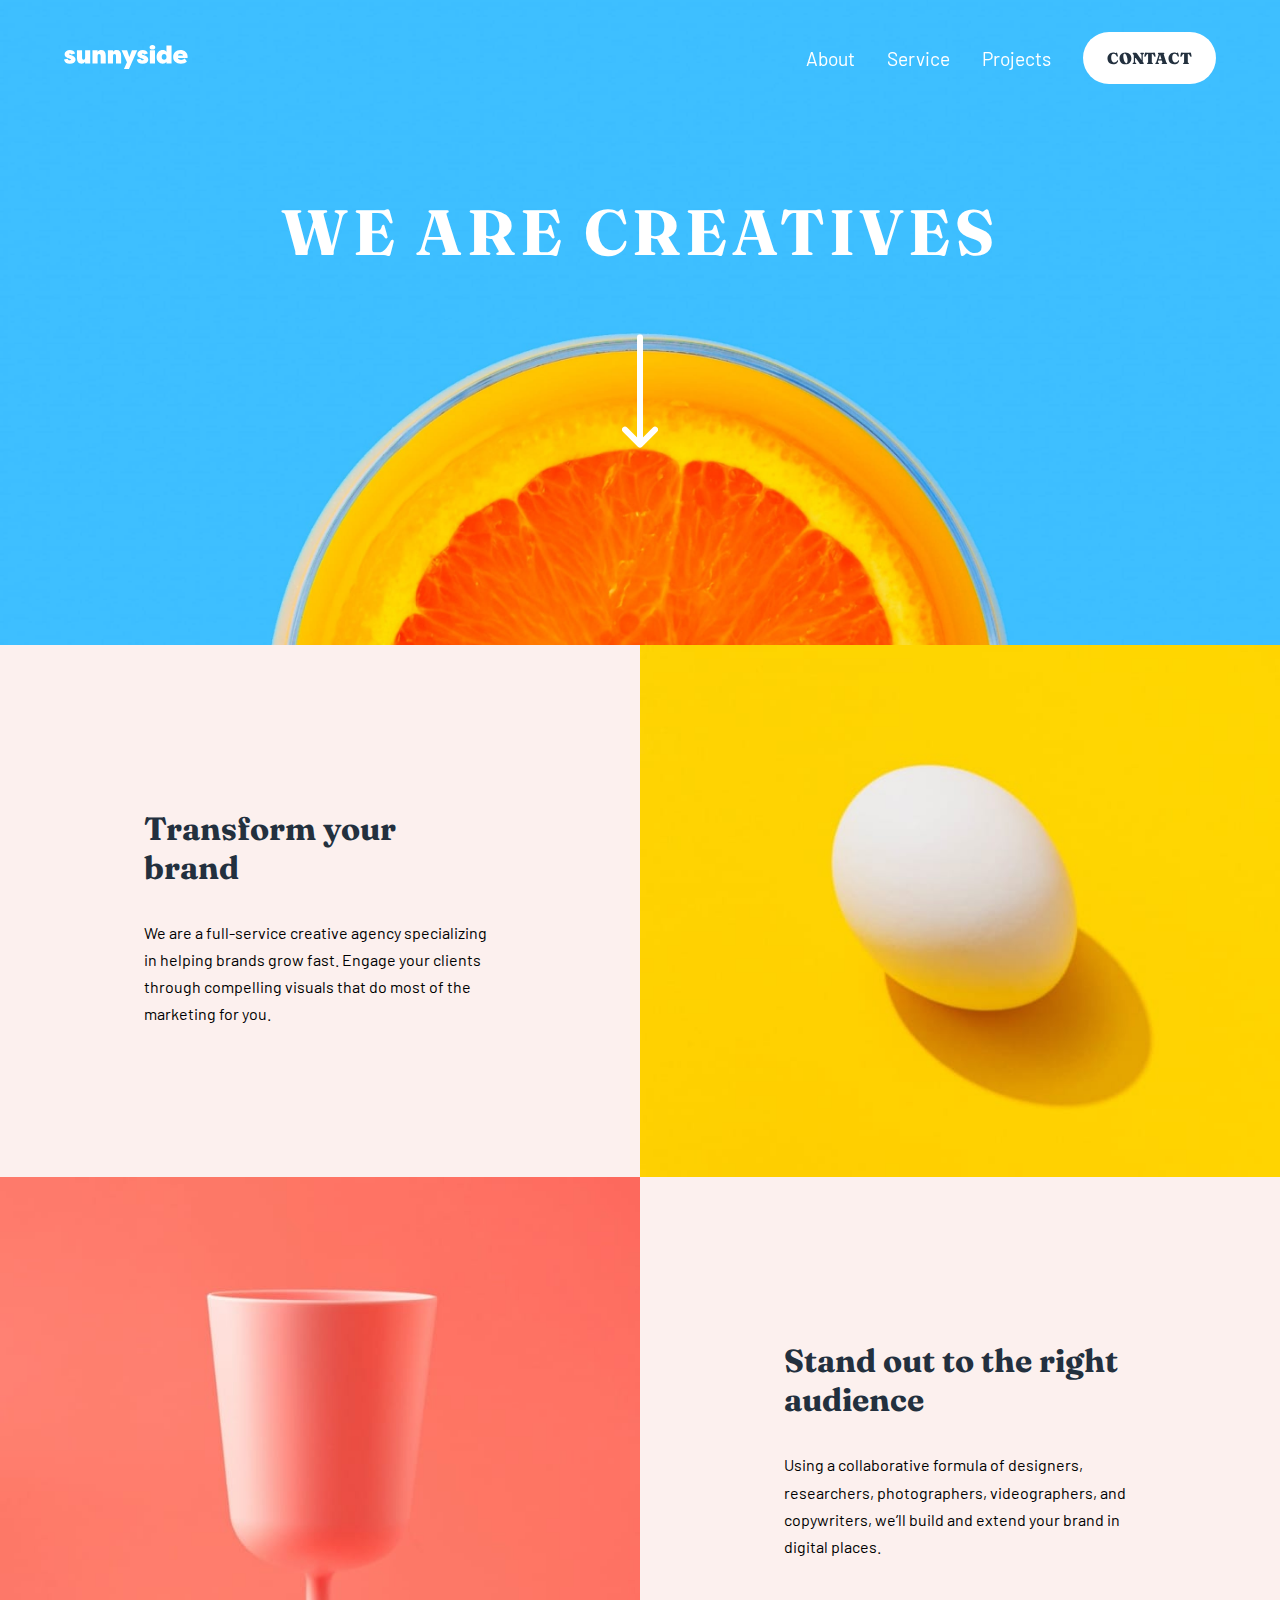
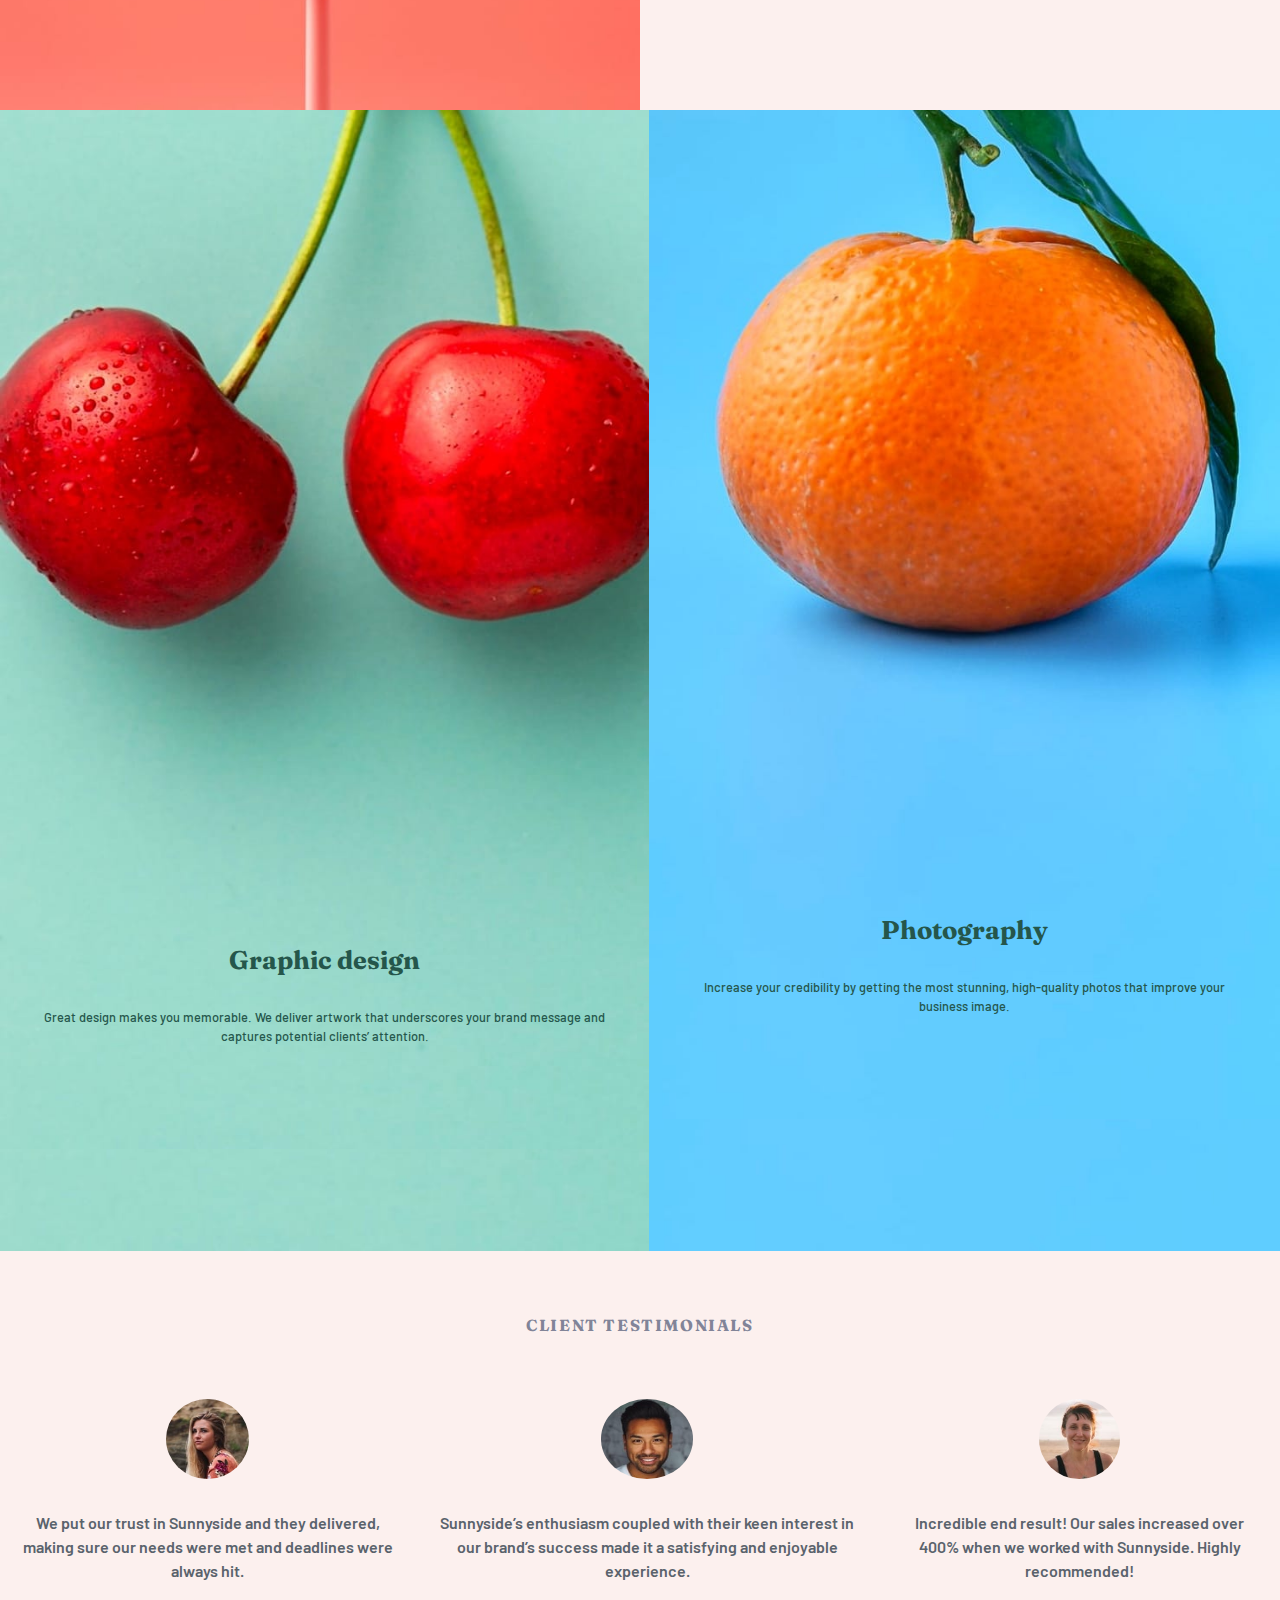
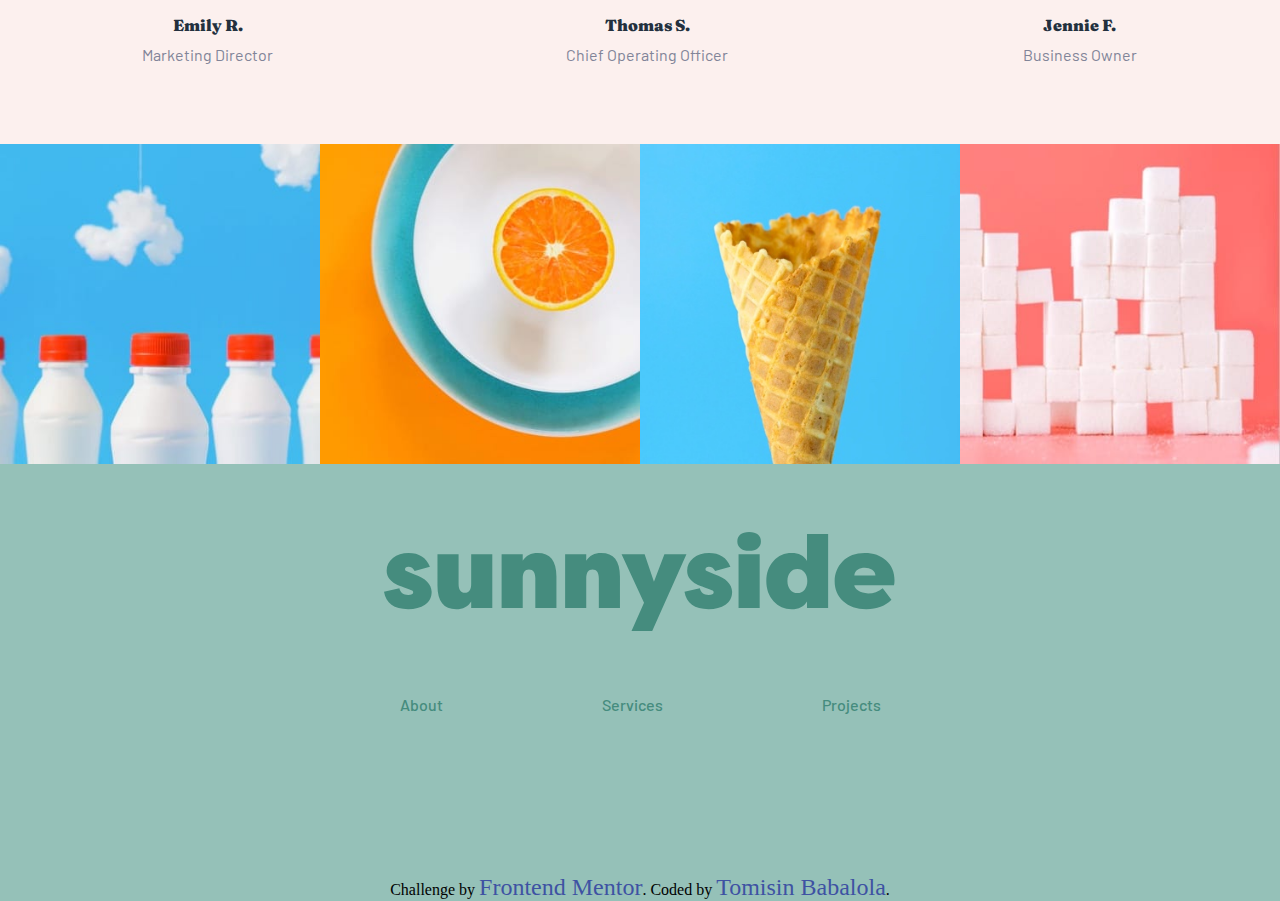
==== commit 4bb59328: "finish up" ====
--- a/sunnyside-agency-landing-page-main/index.html
+++ b/sunnyside-agency-landing-page-main/index.html
@@ -10,6 +10,10 @@
     <link href="https://fonts.googleapis.com/css2?family=Fraunces:opsz,wght@9..144,100;9..144,200;9..144,300;9..144,400;9..144,500;9..144,600;9..144,700;9..144,800;9..144,900&display=swap" rel="stylesheet">
     <link rel="stylesheet" href="https://cdnjs.cloudflare.com/ajax/libs/font-awesome/6.1.1/css/all.min.css" integrity="sha512-KfkfwYDsLkIlwQp6LFnl8zNdLGxu9YAA1QvwINks4PhcElQSvqcyVLLD9aMhXd13uQjoXtEKNosOWaZqXgel0g==" crossorigin="anonymous" referrerpolicy="no-referrer"/>
     <title>Sunnyside Agency Landing Page</title>
+    <style>
+        .attribution { font-size: 1rem; text-align: center; }
+        .attribution a { color: hsl(228, 45%, 44%); font-size: 1.5rem; }
+      </style>
 </head>
 <body>
     <div class="bgImg">
@@ -152,18 +156,6 @@
                 <div class="imgFlex"><img src="./images/mobile/image-gallery-cone.jpg" alt=""></div>
                 <div class="imgFlex"><img src="./images/mobile/image-gallery-sugar-cubes.jpg" alt=""></div>
             </div>
-
-                <!-- <img src="./images/mobile/image-gallery-milkbottles.jpg" alt="">
-            
-        
-                <img src="./images/mobile/image-gallery-orange.jpg" alt="">
-            
-            
-                <img src="./images/mobile/image-gallery-cone.jpg" alt="">
-            
-        
-                <img src="./images/mobile/image-gallery-sugar-cubes.jpg" alt=""> -->
-            
         </div>
         
         <div class="footerInfo">
@@ -184,6 +176,10 @@
                 <a href="#"><i class="fa-brands fa-pinterest"></i></a>
             </div>
         </div>
+        <div class="attribution">
+            Challenge by <a href="https://www.frontendmentor.io?ref=challenge" target="_blank">Frontend Mentor</a>. 
+            Coded by <a href="//www.linkedin.com/in/tomisin-babalola-ba25b9235">Tomisin Babalola</a>.
+          </div>
     </footer>
 
     <script src="./script.js" async defer></script>
--- a/sunnyside-agency-landing-page-main/style.css
+++ b/sunnyside-agency-landing-page-main/style.css
@@ -32,6 +32,11 @@
     border: none;
     color: hsl(212deg, 27%, 19%);
     background-color: white;
+    transition: 0.4s ease;
+  }
+  header nav .menuLinks2 li a button:hover {
+    color: white;
+    background-color: hsla(210deg, 6%, 87%, 0.311);
   }
   header nav .bars {
     display: none;
@@ -403,6 +408,9 @@
   color: hsl(232deg, 10%, 55%);
 }
 
+footer {
+  background-color: hsl(168deg, 26%, 67%);
+}
 footer .sweetners {
   display: grid;
   width: 100%;
